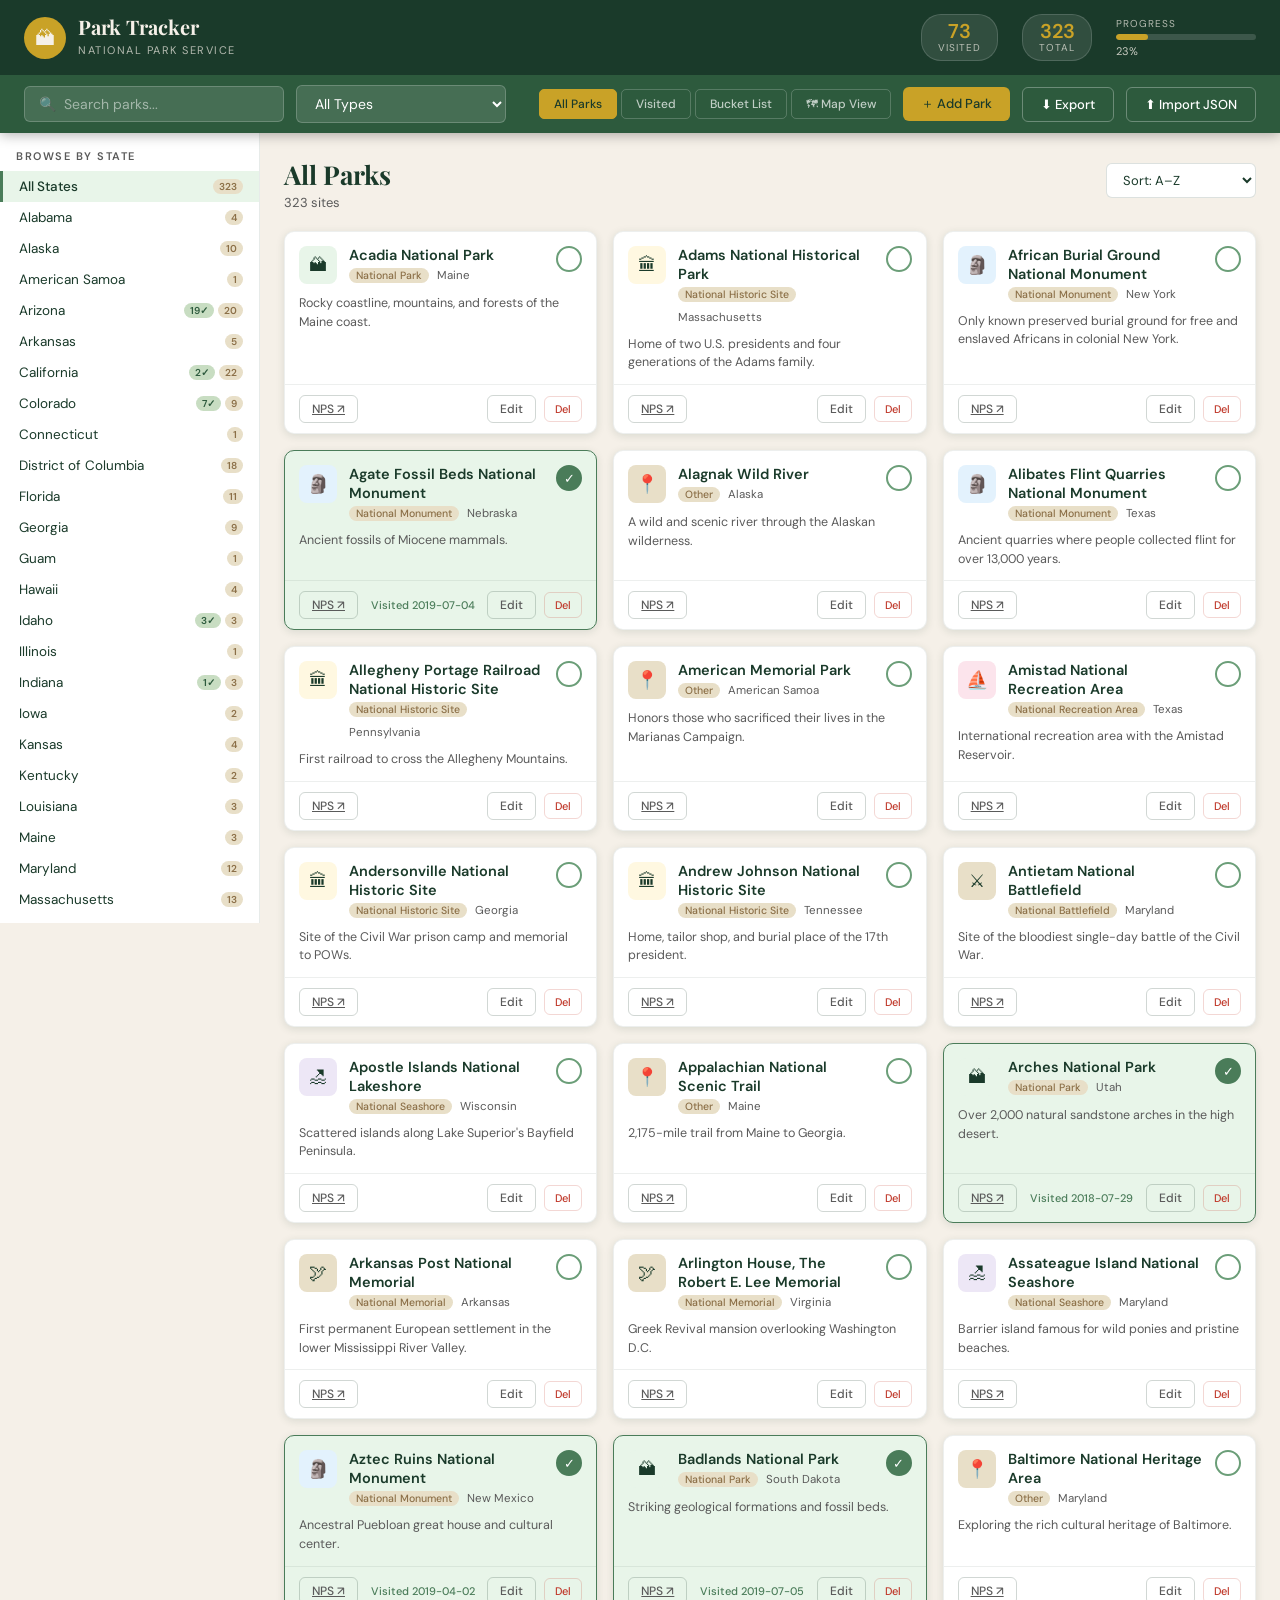
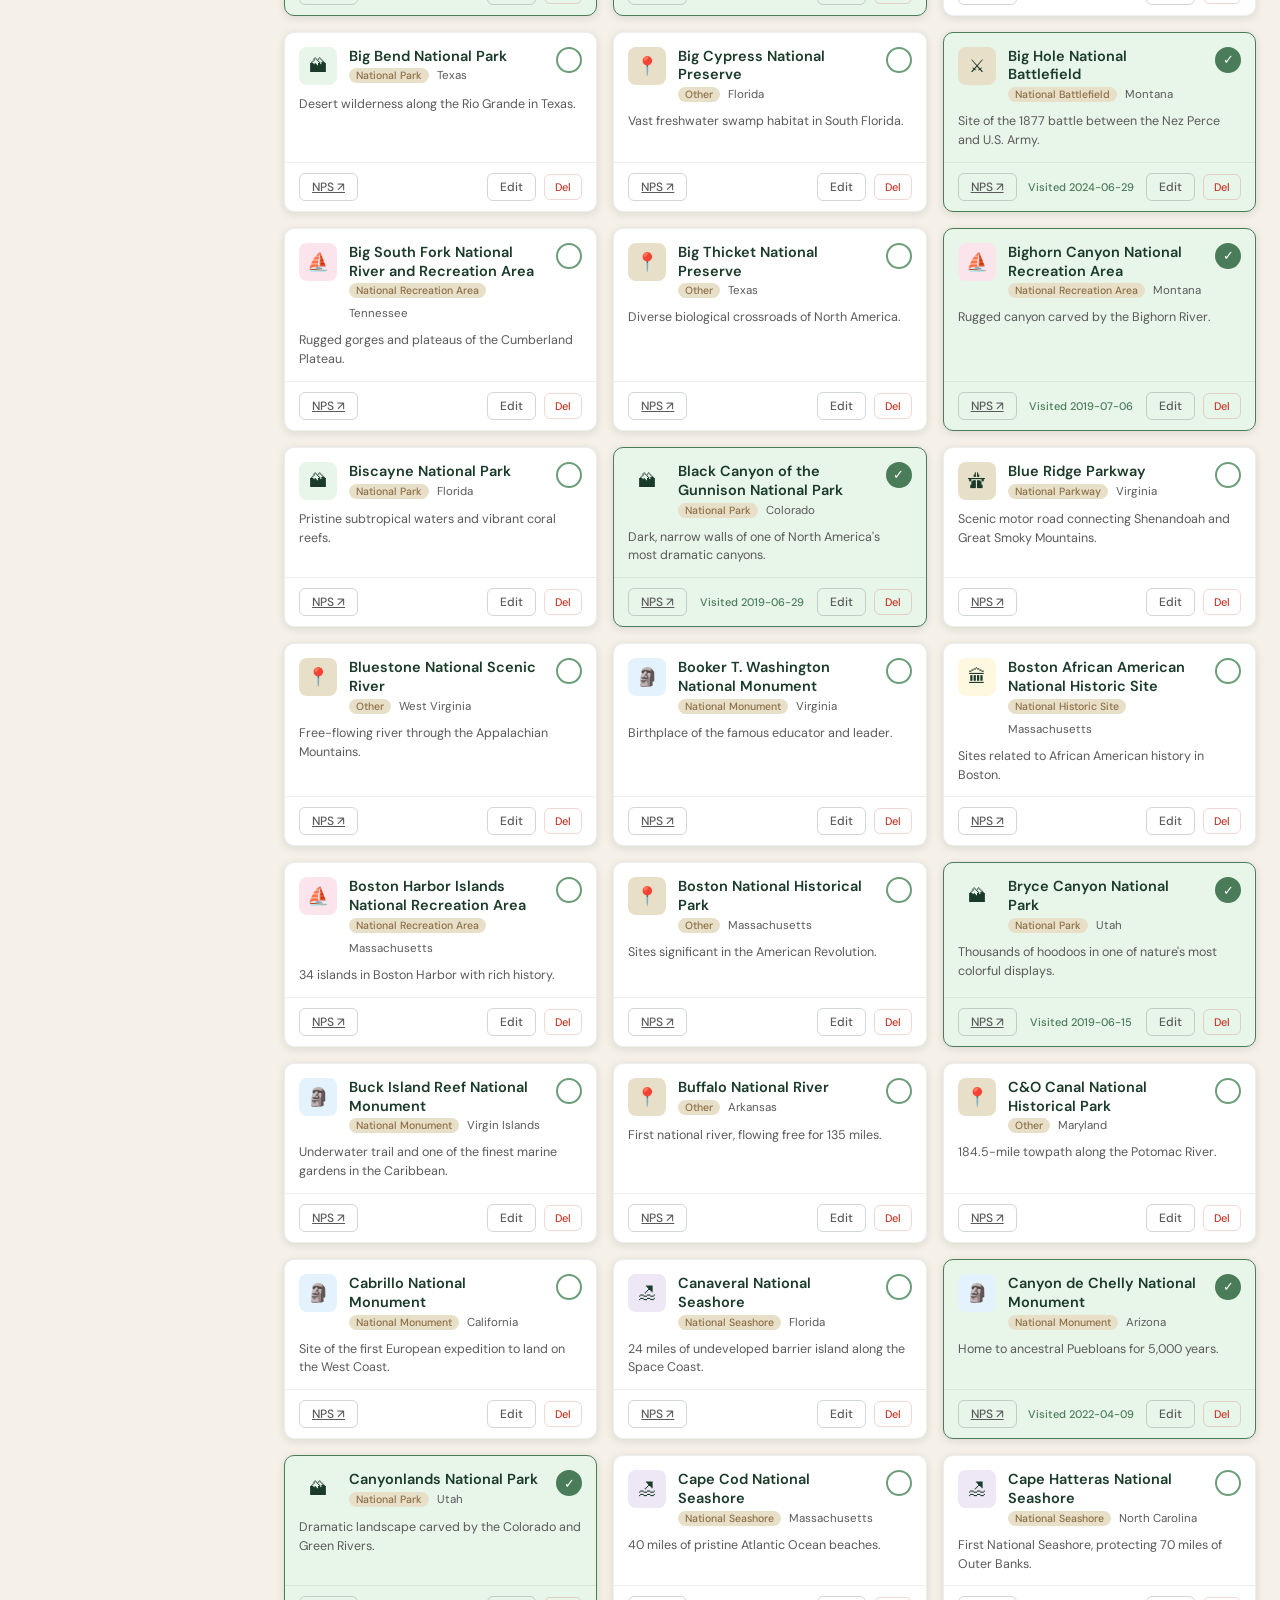
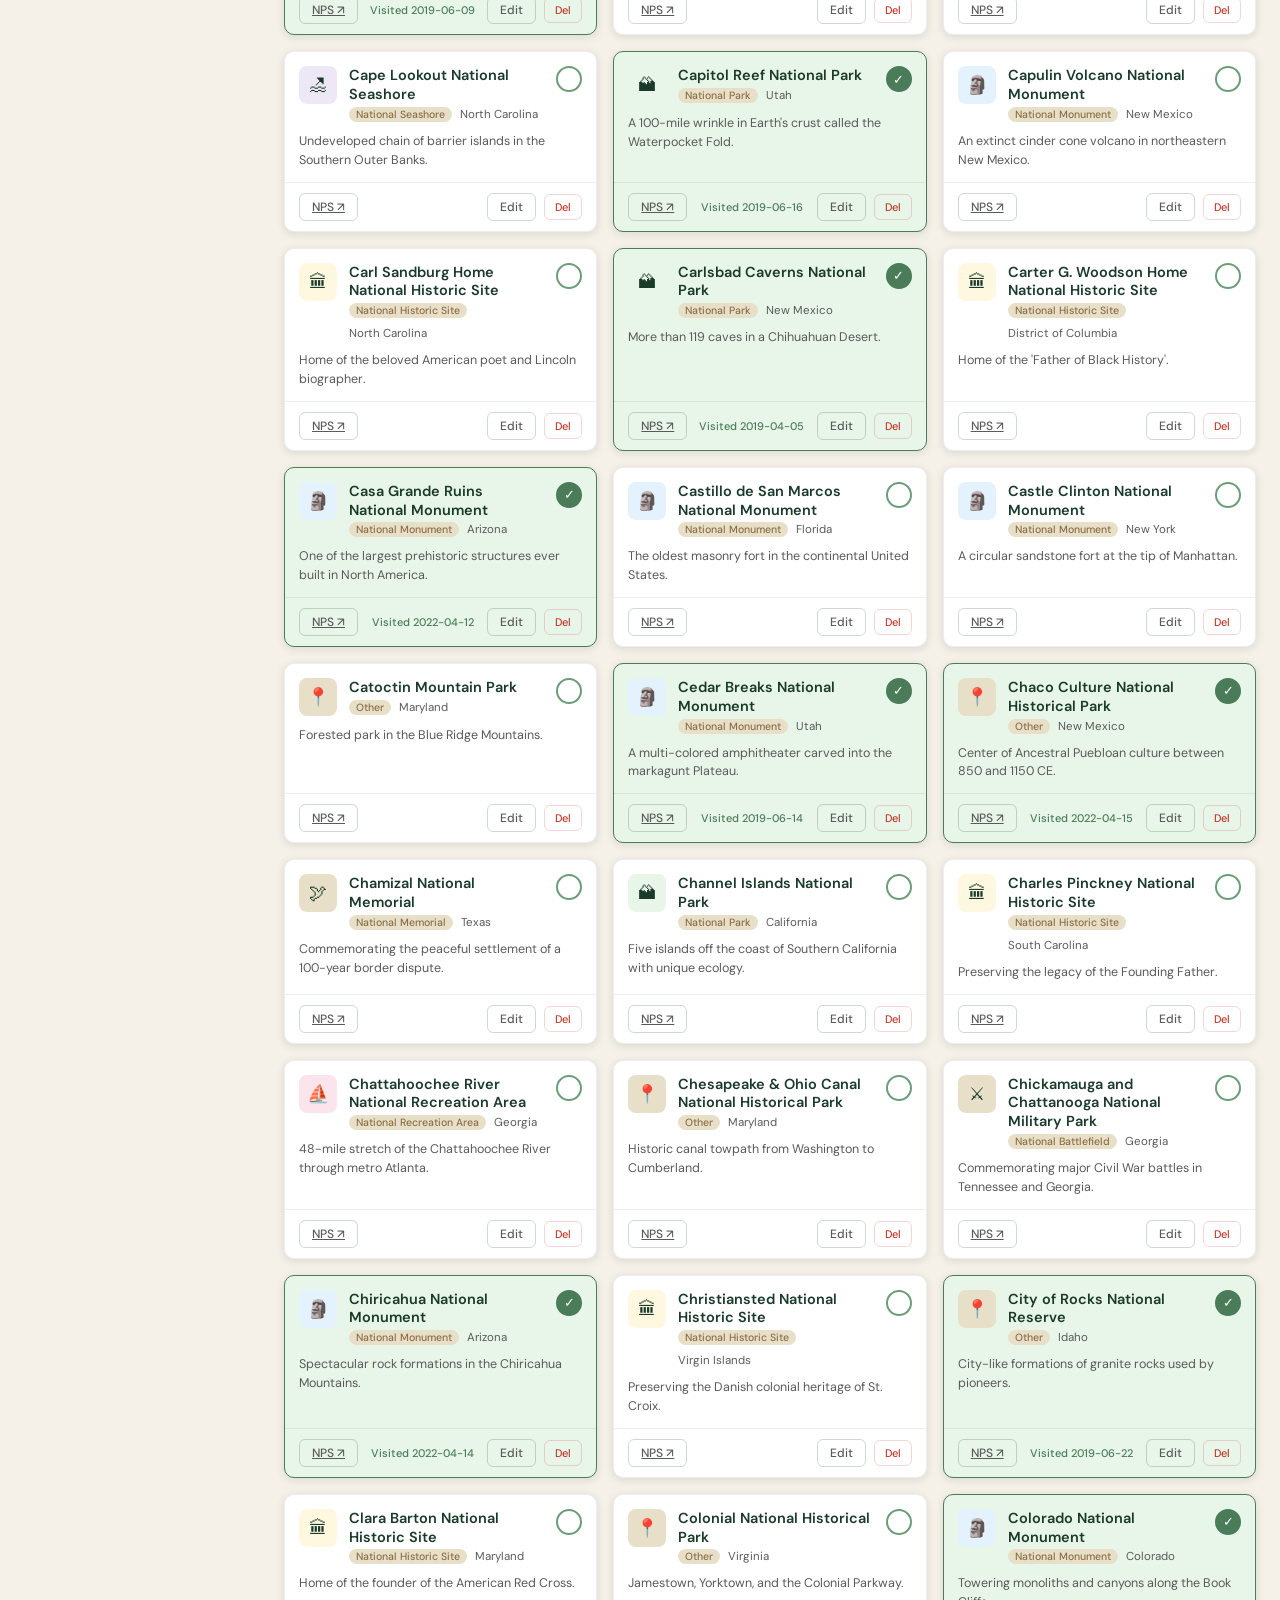
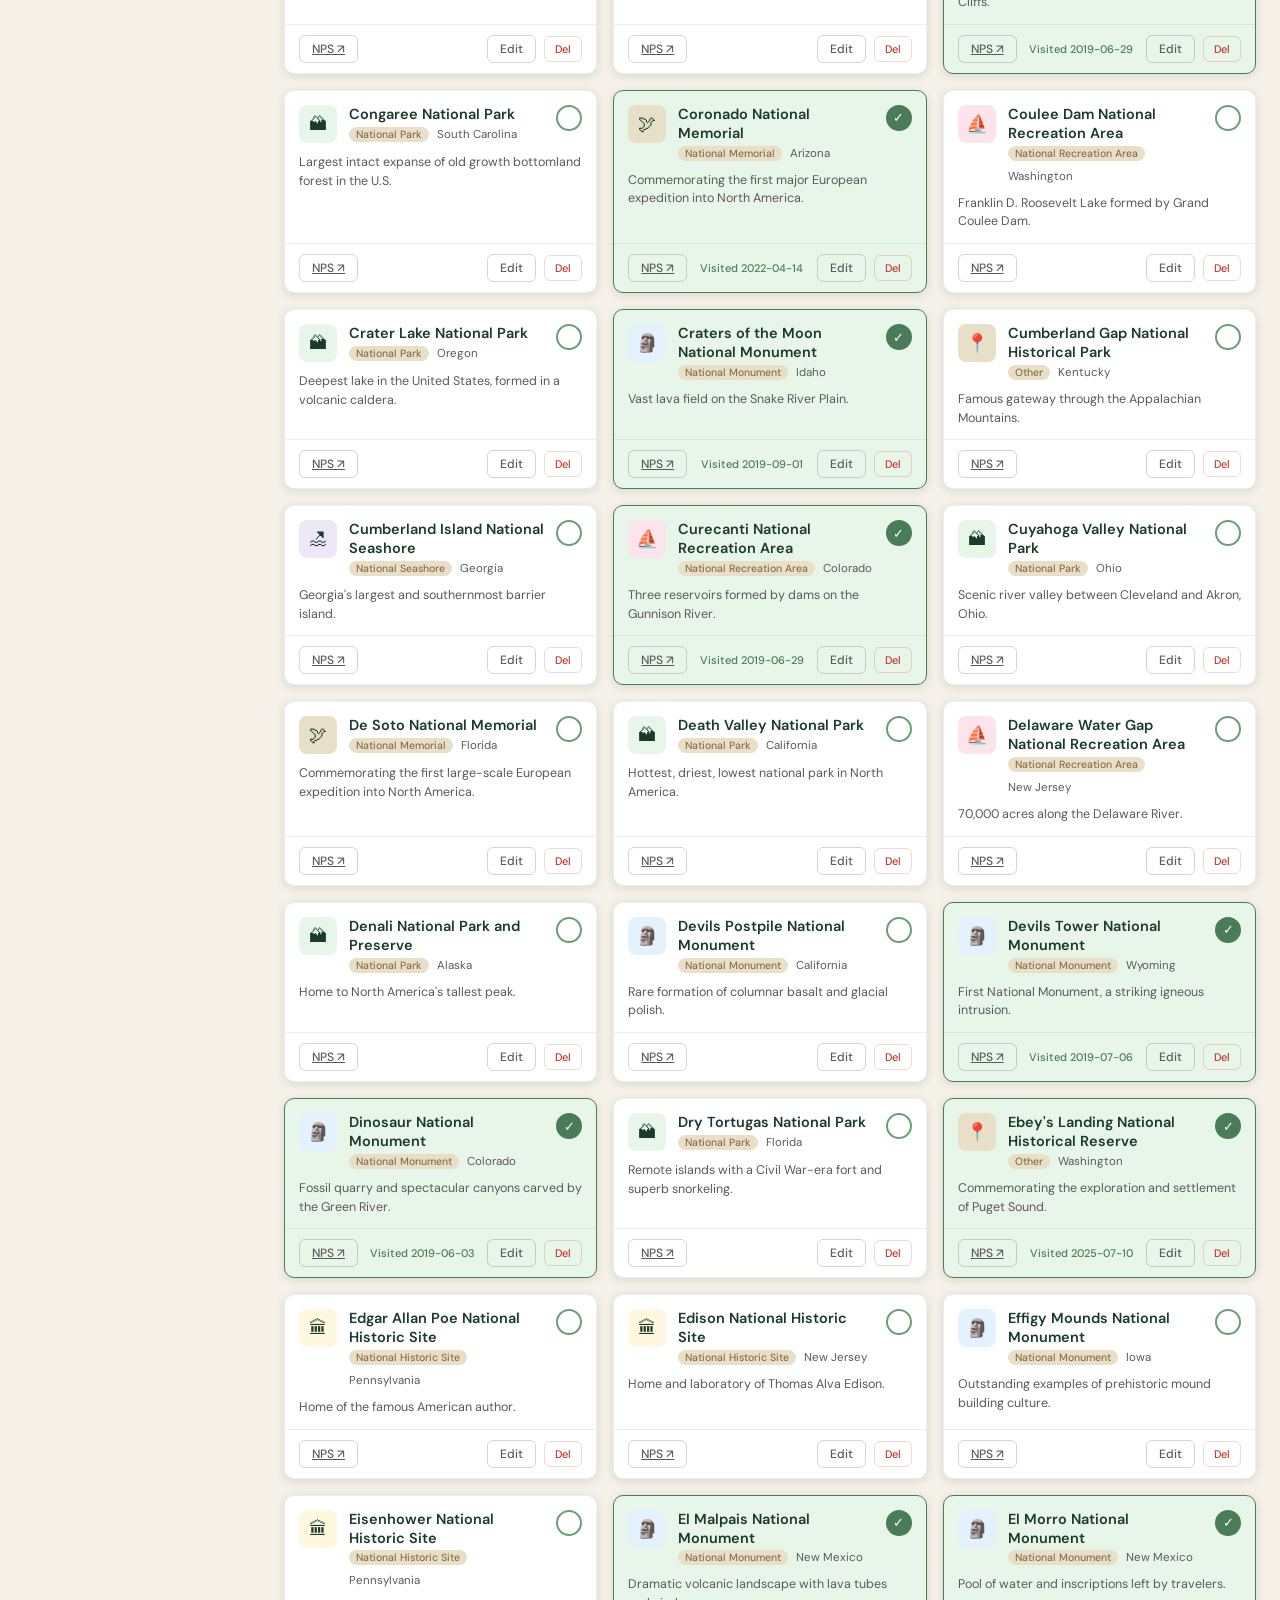
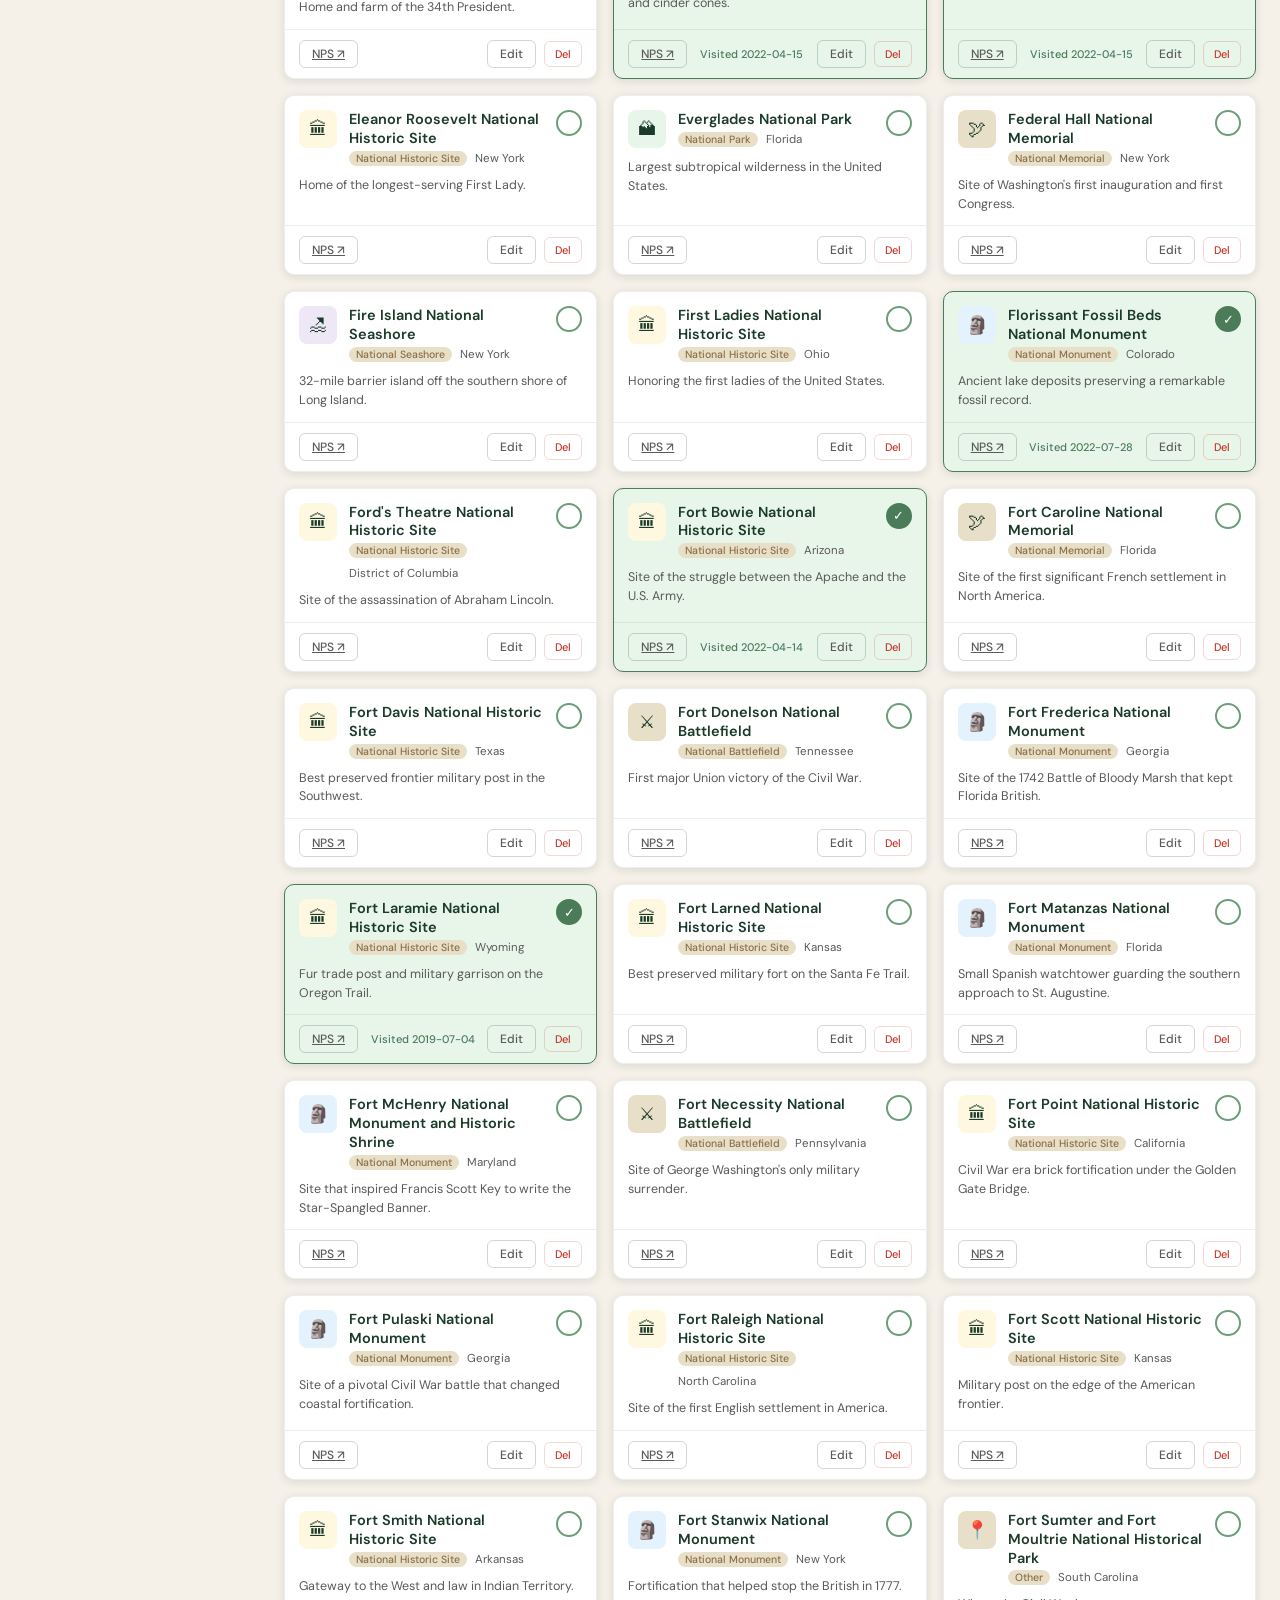
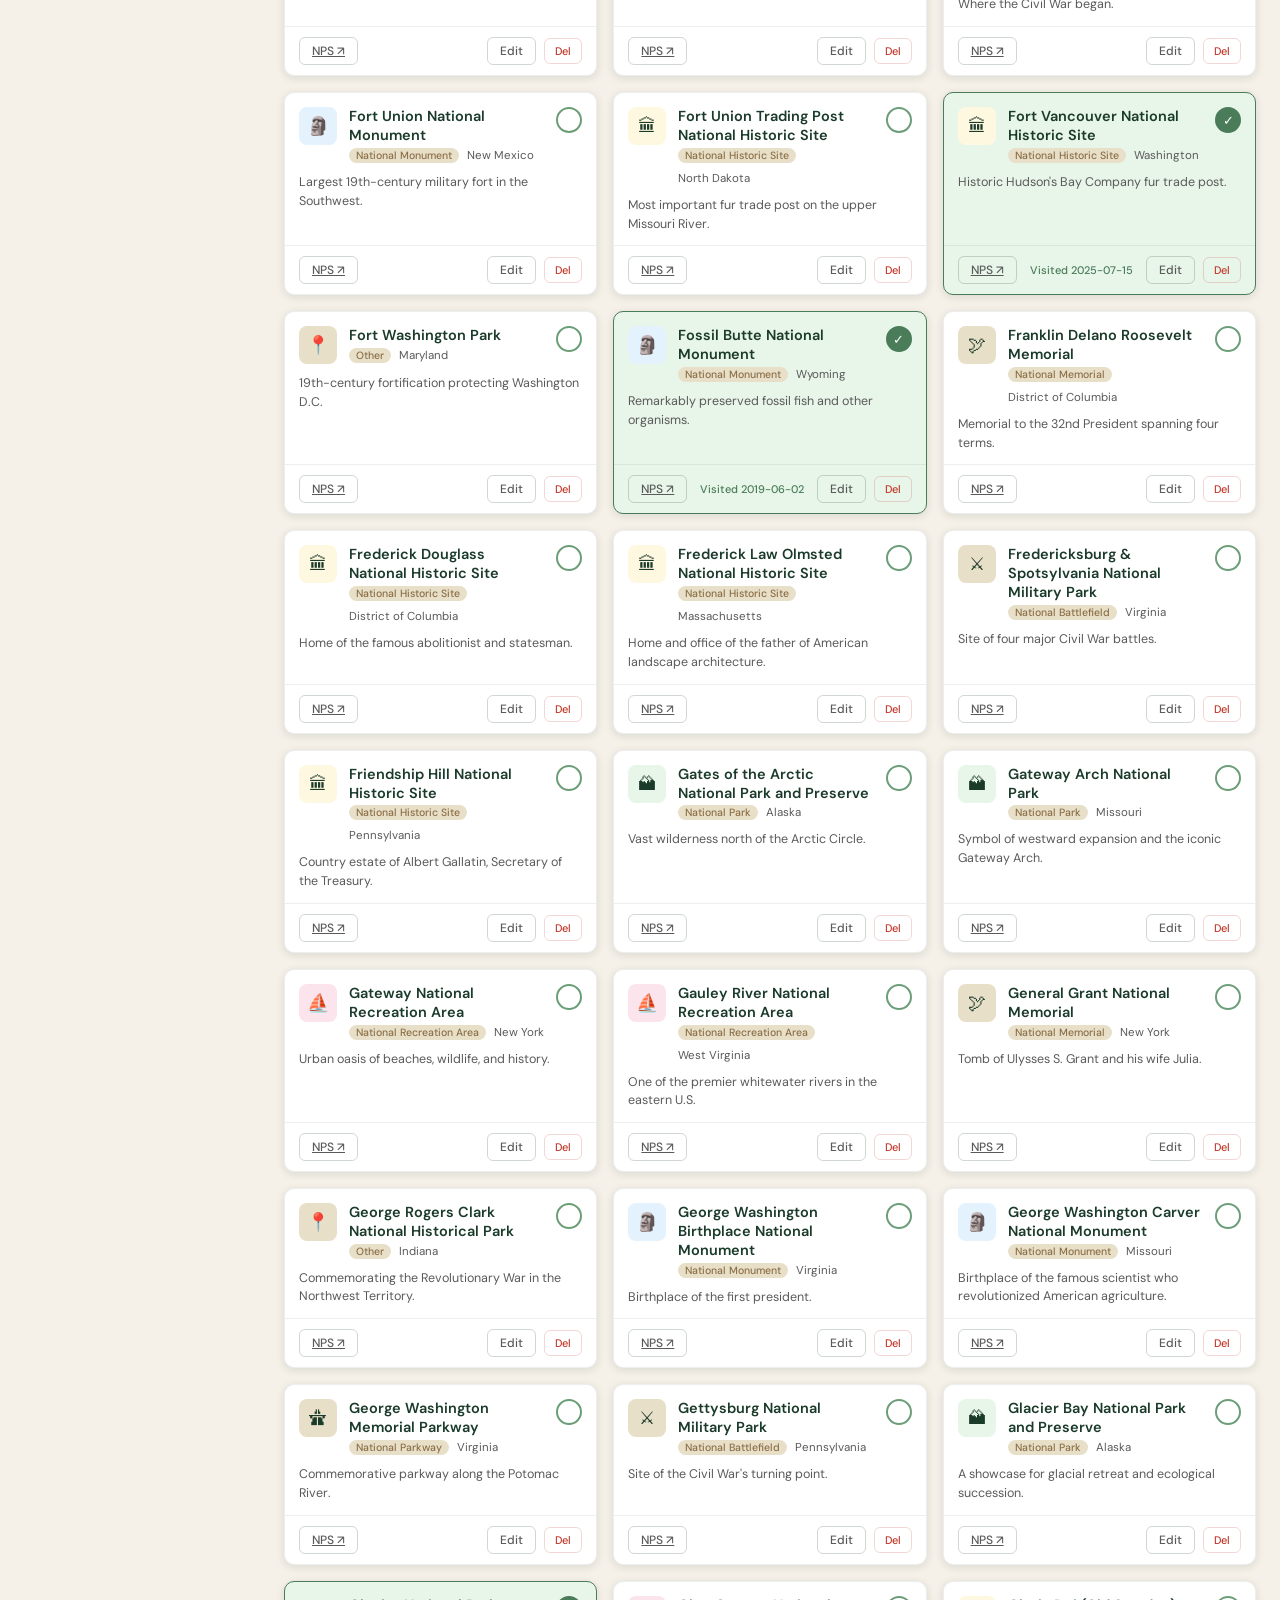
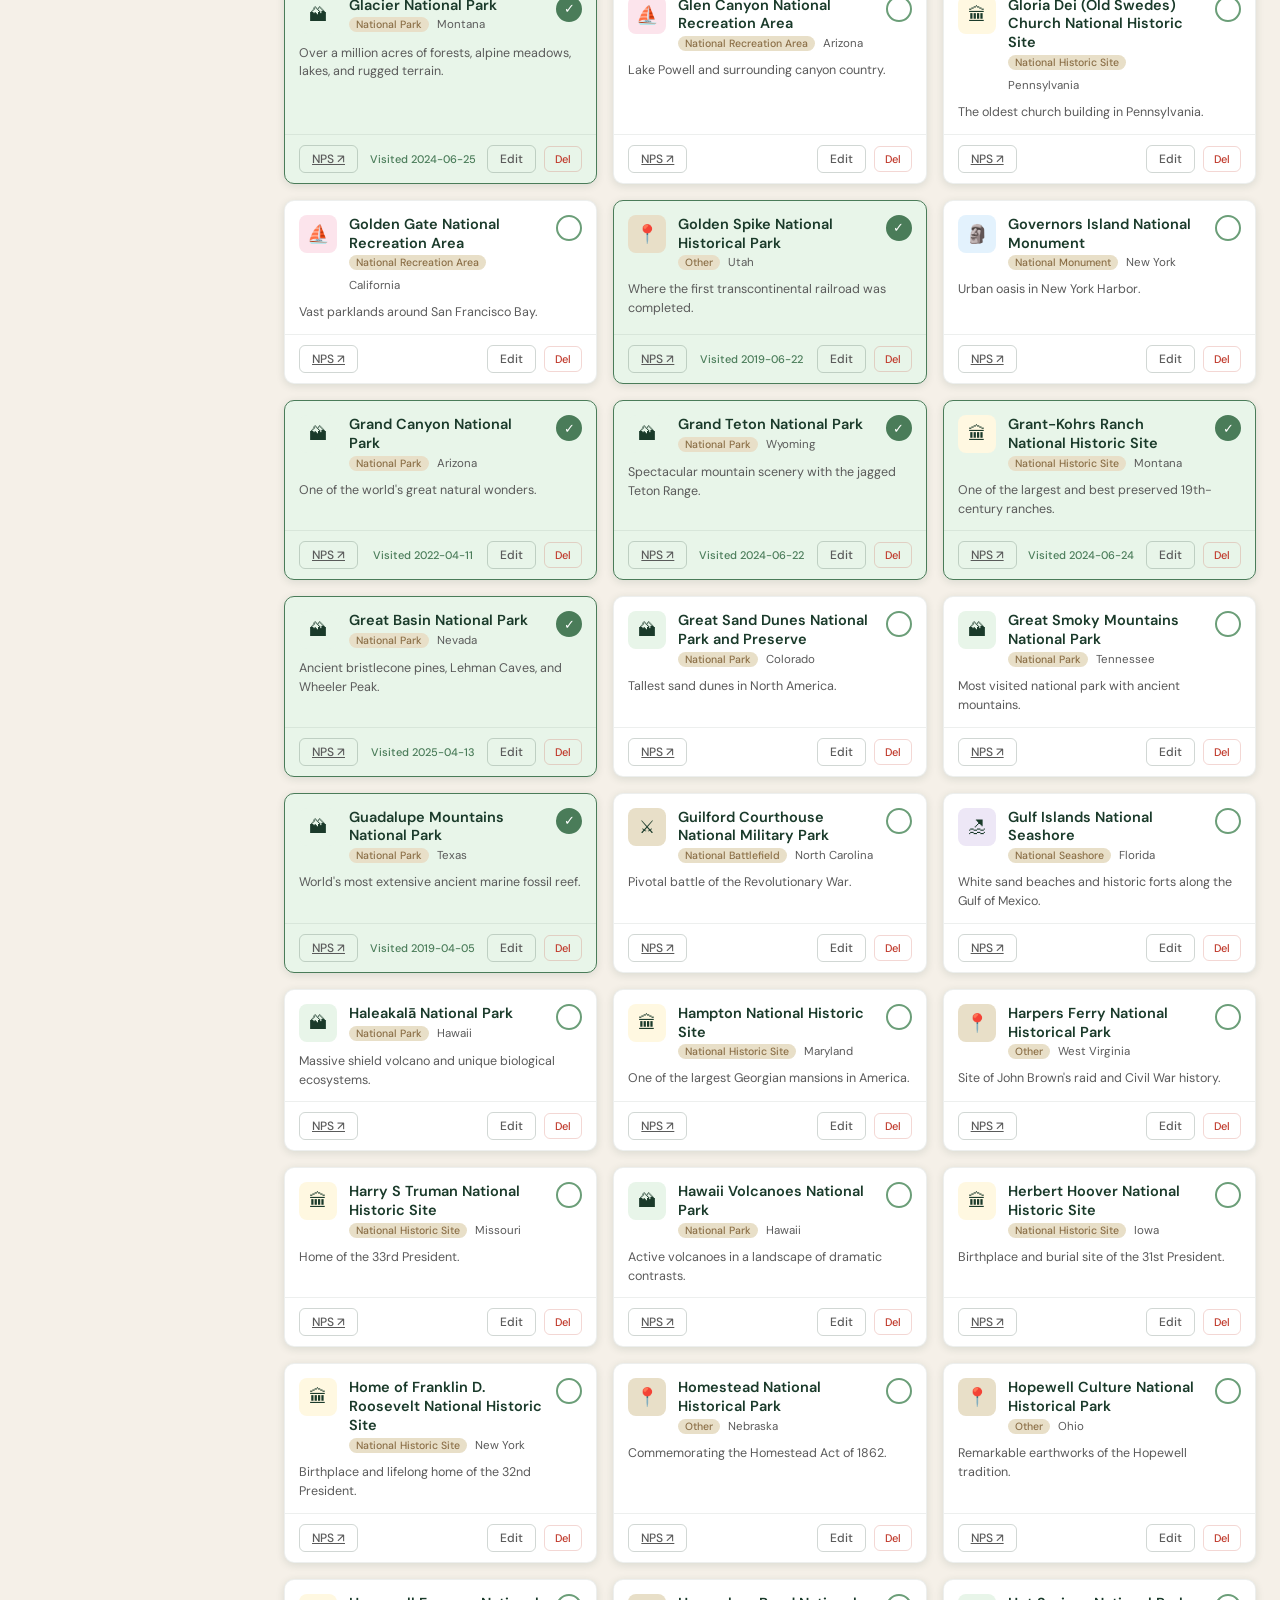
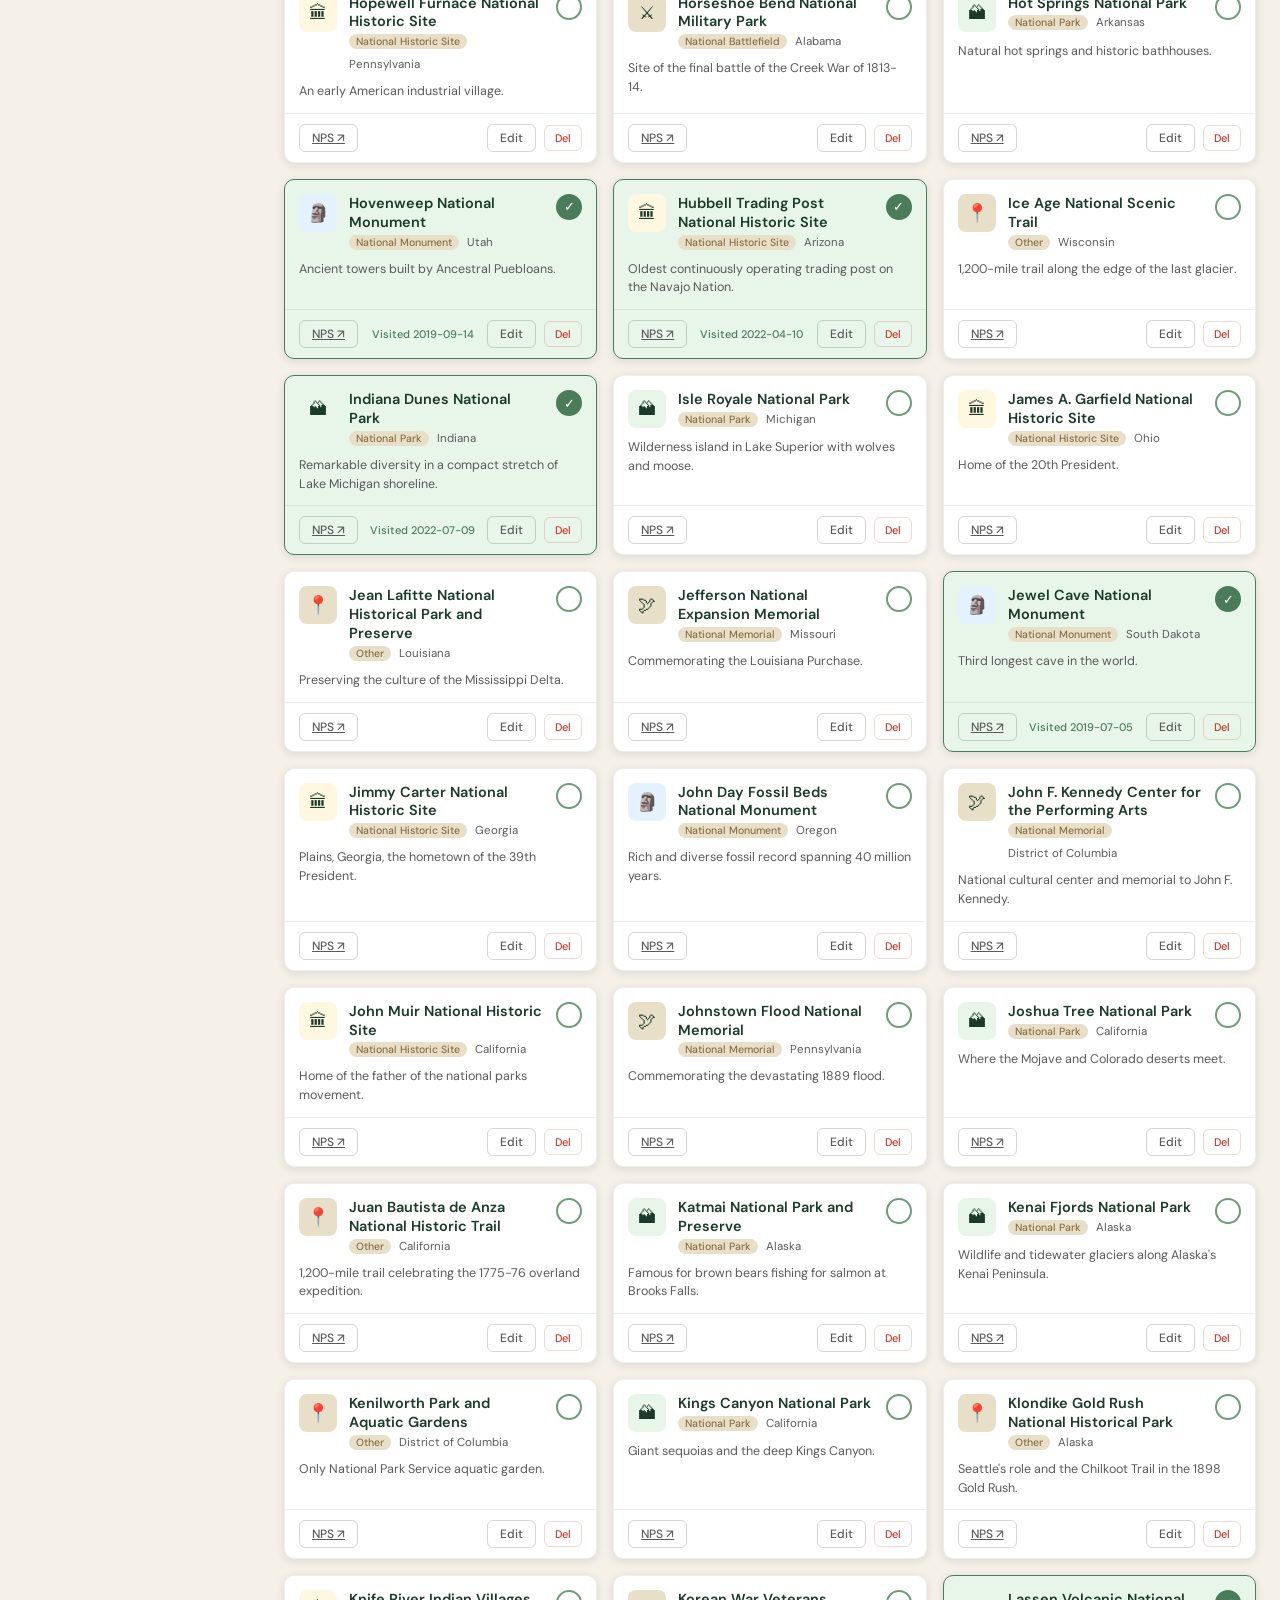
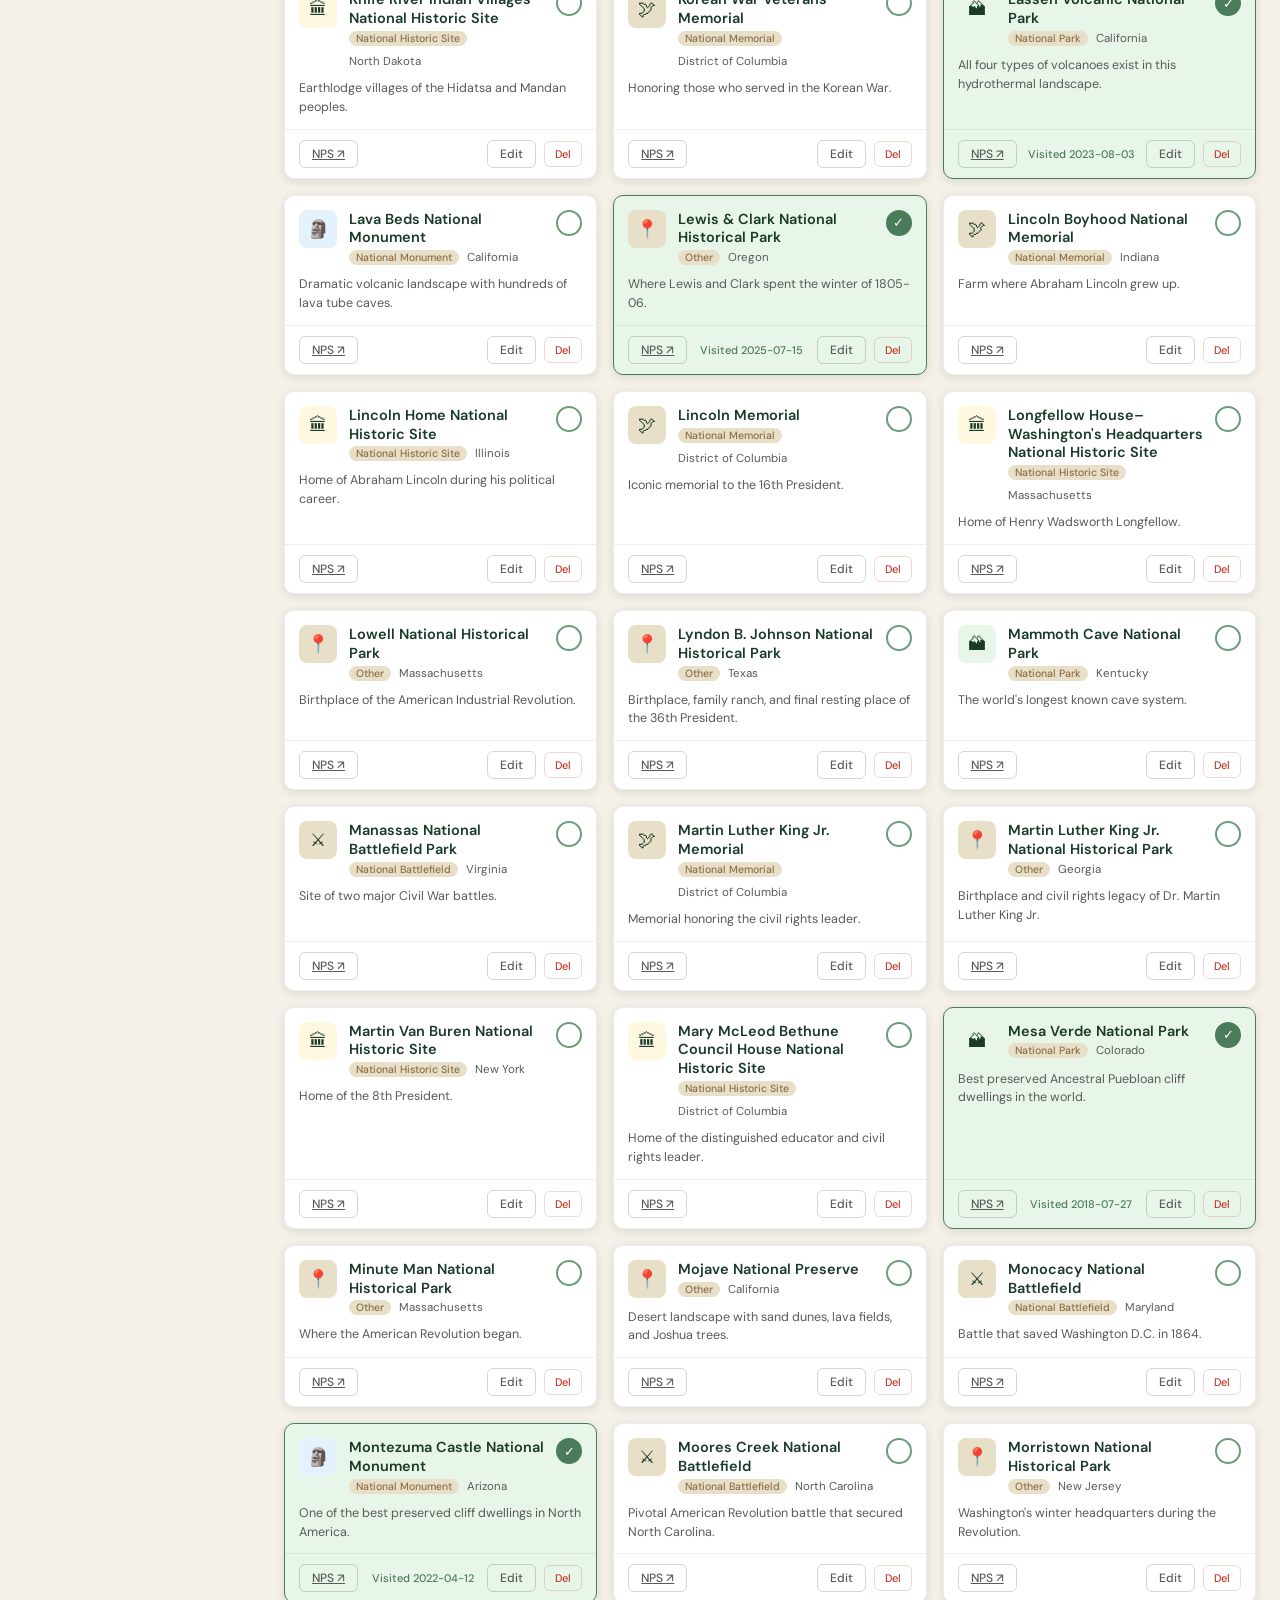
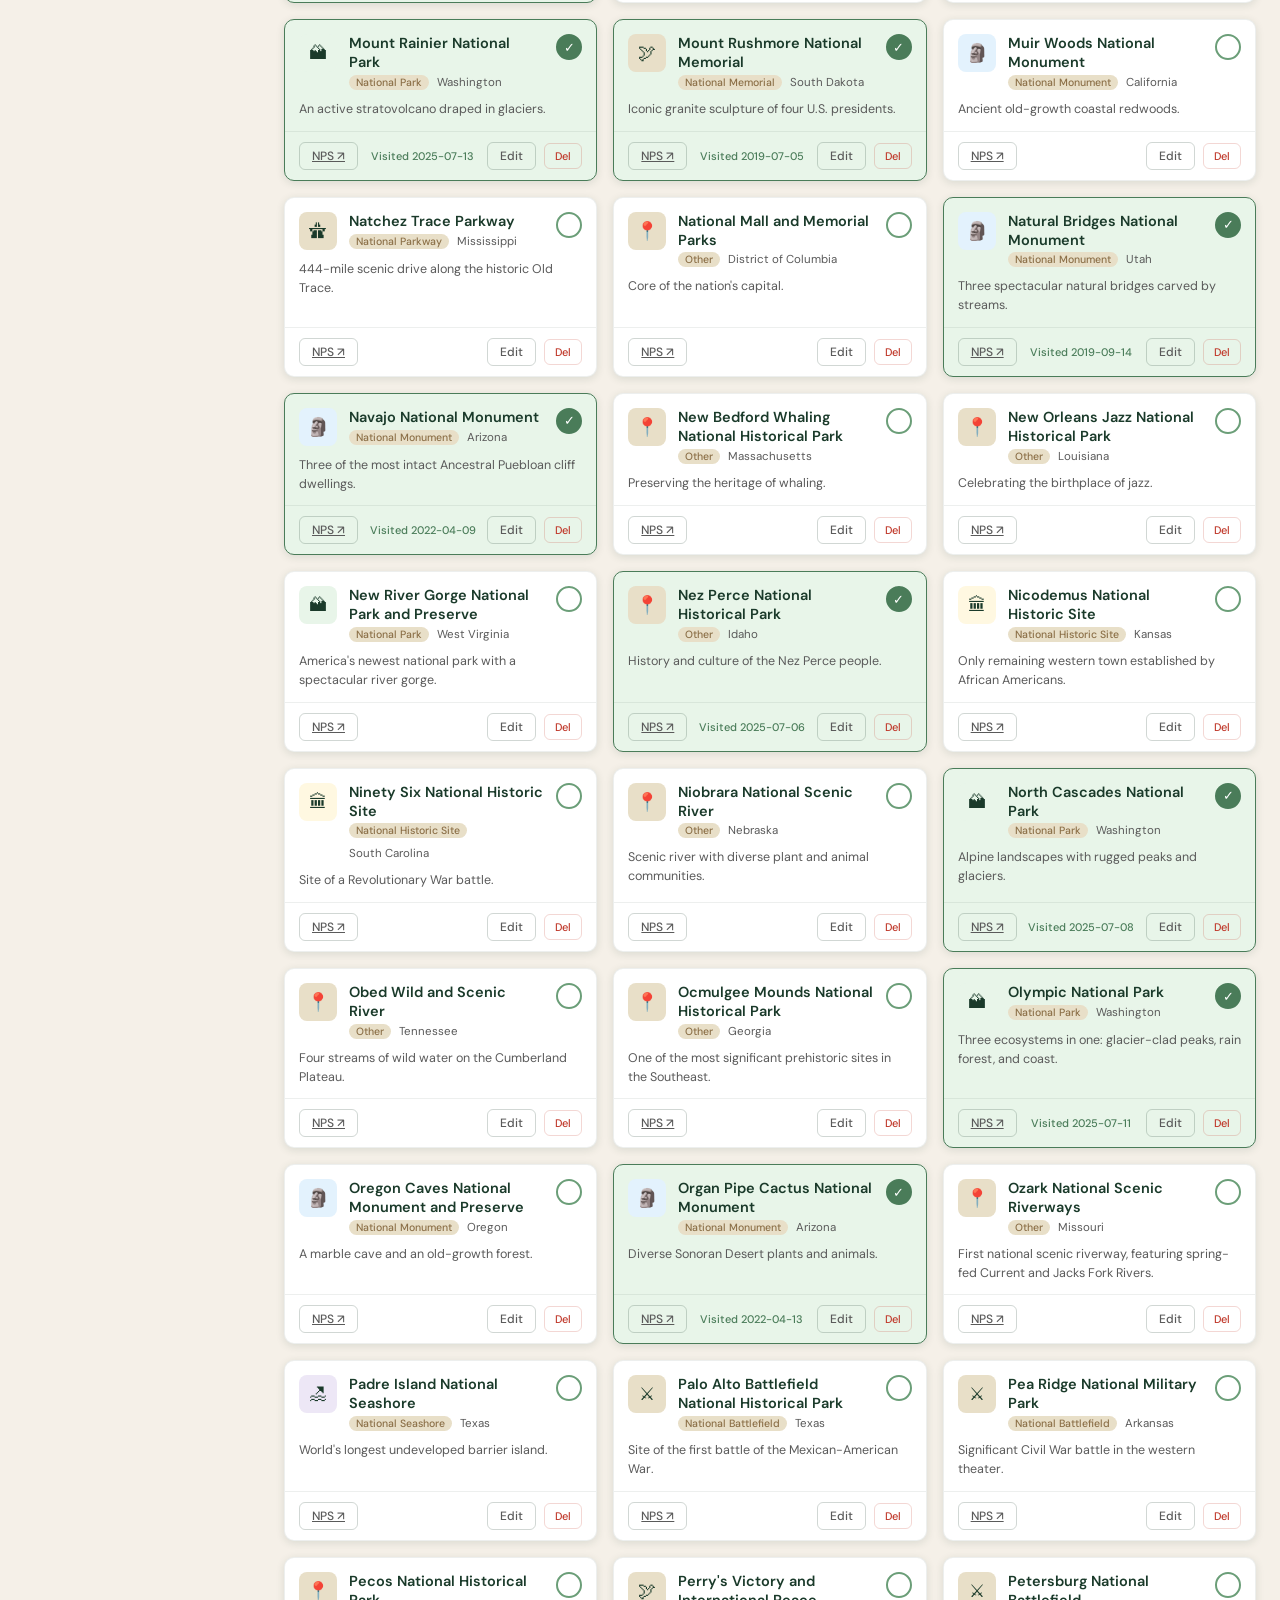
==== index.html @ 576e67a8 "Update index.html" ====
<!DOCTYPE html>
<html lang="en">
<head>
<meta charset="UTF-8">
<meta name="viewport" content="width=device-width, initial-scale=1.0">
<title>NPS Park Tracker</title>
<link href="https://fonts.googleapis.com/css2?family=Playfair+Display:wght@400;700&family=DM+Sans:wght@300;400;500;600&display=swap" rel="stylesheet">
<style>
  :root {
    --forest: #1a3a2a;
    --moss: #2d5a3d;
    --sage: #4a7c59;
    --fern: #6b9e78;
    --mist: #c8ddc2;
    --cream: #f5f0e8;
    --bark: #8b6f47;
    --stone: #5a5a5a;
    --sand: #e8dfc8;
    --sky: #2c6e8a;
    --gold: #c9a227;
    --visited-bg: #e8f5e9;
    --visited-border: #4a7c59;
    --card-shadow: 0 2px 8px rgba(26,58,42,0.12);
  }

  * { box-sizing: border-box; margin: 0; padding: 0; }

  body {
    font-family: 'DM Sans', sans-serif;
    background: var(--cream);
    color: var(--forest);
    min-height: 100vh;
  }

  /* HEADER */
  header {
    background: var(--forest);
    color: var(--cream);
    padding: 0;
    position: sticky;
    top: 0;
    z-index: 100;
    box-shadow: 0 2px 12px rgba(0,0,0,0.3);
  }

  .header-inner {
    display: flex;
    align-items: center;
    gap: 20px;
    padding: 14px 24px;
    max-width: 1400px;
    margin: 0 auto;
  }

  .logo {
    display: flex;
    align-items: center;
    gap: 12px;
    text-decoration: none;
    color: var(--cream);
  }

  .logo-icon {
    width: 42px;
    height: 42px;
    background: var(--gold);
    border-radius: 50%;
    display: flex;
    align-items: center;
    justify-content: center;
    font-size: 20px;
    flex-shrink: 0;
  }

  .logo-text h1 {
    font-family: 'Playfair Display', serif;
    font-size: 20px;
    font-weight: 700;
    line-height: 1.1;
  }

  .logo-text span {
    font-size: 11px;
    opacity: 0.7;
    text-transform: uppercase;
    letter-spacing: 1.5px;
  }

  .header-stats {
    display: flex;
    gap: 24px;
    margin-left: auto;
    align-items: center;
  }

  .stat-pill {
    text-align: center;
    background: rgba(255,255,255,0.1);
    padding: 6px 16px;
    border-radius: 20px;
    border: 1px solid rgba(255,255,255,0.15);
  }

  .stat-pill .num {
    font-size: 20px;
    font-weight: 600;
    color: var(--gold);
    display: block;
    line-height: 1;
  }

  .stat-pill .lbl {
    font-size: 10px;
    text-transform: uppercase;
    letter-spacing: 1px;
    opacity: 0.7;
    display: block;
  }

  .progress-bar-wrap {
    display: flex;
    flex-direction: column;
    gap: 4px;
    align-items: flex-start;
  }

  .progress-bar-wrap .lbl {
    font-size: 10px;
    text-transform: uppercase;
    letter-spacing: 1px;
    opacity: 0.7;
  }

  .progress-track {
    width: 140px;
    height: 6px;
    background: rgba(255,255,255,0.15);
    border-radius: 3px;
    overflow: hidden;
  }

  .progress-fill {
    height: 100%;
    background: var(--gold);
    border-radius: 3px;
    transition: width 0.4s ease;
  }

  .progress-pct {
    font-size: 11px;
    opacity: 0.8;
  }

  /* TOOLBAR */
  .toolbar {
    background: var(--moss);
    padding: 10px 24px;
    display: flex;
    gap: 12px;
    align-items: center;
    flex-wrap: wrap;
    max-width: 1400px;
    margin: 0 auto;
  }

  /* this toolbar is inside header so no max-width issue */
  header .toolbar { max-width: none; }

  .toolbar input[type="text"] {
    background: rgba(255,255,255,0.12);
    border: 1px solid rgba(255,255,255,0.2);
    color: white;
    padding: 8px 14px;
    border-radius: 6px;
    font-size: 14px;
    font-family: 'DM Sans', sans-serif;
    width: 260px;
    outline: none;
    transition: background 0.2s;
  }

  .toolbar input[type="text"]::placeholder { color: rgba(255,255,255,0.5); }
  .toolbar input[type="text"]:focus { background: rgba(255,255,255,0.2); }

  .toolbar select {
    background: rgba(255,255,255,0.12);
    border: 1px solid rgba(255,255,255,0.2);
    color: white;
    padding: 8px 14px;
    border-radius: 6px;
    font-size: 14px;
    font-family: 'DM Sans', sans-serif;
    outline: none;
    cursor: pointer;
  }

  .toolbar select option { background: var(--moss); color: white; }

  .btn {
    padding: 8px 18px;
    border-radius: 6px;
    font-size: 13px;
    font-weight: 500;
    font-family: 'DM Sans', sans-serif;
    cursor: pointer;
    border: none;
    transition: all 0.15s;
    display: inline-flex;
    align-items: center;
    gap: 6px;
  }

  .btn:hover { transform: translateY(-1px); }
  .btn:active { transform: translateY(0); }

  .btn-gold { background: var(--gold); color: var(--forest); }
  .btn-outline { background: transparent; border: 1px solid rgba(255,255,255,0.3); color: white; }
  .btn-outline:hover { background: rgba(255,255,255,0.1); }
  .btn-danger { background: #c0392b; color: white; }
  .btn-sm { padding: 5px 12px; font-size: 12px; }

  .filter-tabs {
    display: flex;
    gap: 4px;
    margin-left: auto;
  }

  .tab-btn {
    padding: 6px 14px;
    border-radius: 5px;
    font-size: 12px;
    font-weight: 500;
    cursor: pointer;
    border: 1px solid rgba(255,255,255,0.2);
    background: transparent;
    color: rgba(255,255,255,0.7);
    font-family: 'DM Sans', sans-serif;
    transition: all 0.15s;
  }

  .tab-btn.active, .tab-btn:hover {
    background: rgba(255,255,255,0.15);
    color: white;
    border-color: rgba(255,255,255,0.4);
  }

  .tab-btn.active { background: var(--gold); color: var(--forest); border-color: var(--gold); }

  /* LAYOUT */
  .layout {
    display: grid;
    grid-template-columns: 260px 1fr;
    max-width: 1400px;
    margin: 0 auto;
    min-height: calc(100vh - 110px);
  }

  /* SIDEBAR */
  .sidebar {
    background: white;
    border-right: 1px solid rgba(26,58,42,0.1);
    padding: 16px 0;
    position: sticky;
    top: 110px;
    height: calc(100vh - 110px);
    overflow-y: auto;
  }

  .sidebar-title {
    font-size: 11px;
    text-transform: uppercase;
    letter-spacing: 1.5px;
    color: var(--stone);
    padding: 0 16px 8px;
    font-weight: 600;
  }

  .state-item {
    display: flex;
    align-items: center;
    justify-content: space-between;
    padding: 7px 16px;
    cursor: pointer;
    transition: background 0.12s;
    border-left: 3px solid transparent;
    font-size: 13.5px;
  }

  .state-item:hover { background: var(--cream); }
  .state-item.active { background: #e8f5e9; border-left-color: var(--sage); color: var(--forest); font-weight: 500; }

  .state-badge {
    display: flex;
    gap: 4px;
    align-items: center;
  }

  .badge {
    font-size: 10px;
    padding: 1px 6px;
    border-radius: 10px;
    font-weight: 600;
  }

  .badge-total { background: var(--sand); color: var(--bark); }
  .badge-visited { background: var(--mist); color: var(--moss); }

  /* MAIN */
  .main { padding: 24px; }

  .view-header {
    display: flex;
    align-items: baseline;
    justify-content: space-between;
    margin-bottom: 20px;
    flex-wrap: wrap;
    gap: 12px;
  }

  .view-title {
    font-family: 'Playfair Display', serif;
    font-size: 26px;
    color: var(--forest);
  }

  .view-subtitle {
    font-size: 13px;
    color: var(--stone);
    margin-top: 2px;
  }

  .parks-grid {
    display: grid;
    grid-template-columns: repeat(auto-fill, minmax(300px, 1fr));
    gap: 16px;
  }

  /* PARK CARD */
  .park-card {
    background: white;
    border-radius: 10px;
    border: 1.5px solid rgba(26,58,42,0.08);
    box-shadow: var(--card-shadow);
    transition: all 0.2s;
    overflow: hidden;
    display: flex;
    flex-direction: column;
  }

  .park-card:hover { transform: translateY(-2px); box-shadow: 0 6px 20px rgba(26,58,42,0.18); }
  .park-card.visited { border-color: var(--visited-border); background: var(--visited-bg); }

  .card-top {
    display: flex;
    align-items: flex-start;
    padding: 14px 14px 10px;
    gap: 12px;
  }

  .card-type-icon {
    width: 38px;
    height: 38px;
    border-radius: 8px;
    display: flex;
    align-items: center;
    justify-content: center;
    font-size: 18px;
    flex-shrink: 0;
    background: var(--sand);
  }

  .card-type-icon.np { background: #e8f5e9; }
  .card-type-icon.nm { background: #e3f2fd; }
  .card-type-icon.nh { background: #fff8e1; }
  .card-type-icon.nr { background: #fce4ec; }
  .card-type-icon.ns { background: #ede7f6; }
  .card-type-icon.other { background: var(--sand); }

  .card-info { flex: 1; min-width: 0; }

  .card-name {
    font-weight: 600;
    font-size: 14.5px;
    line-height: 1.3;
    color: var(--forest);
    margin-bottom: 3px;
  }

  .card-meta {
    font-size: 11.5px;
    color: var(--stone);
    display: flex;
    gap: 8px;
    flex-wrap: wrap;
  }

  .type-tag {
    background: var(--sand);
    padding: 1px 7px;
    border-radius: 10px;
    font-size: 10.5px;
    font-weight: 500;
    color: var(--bark);
  }

  .visited-check {
    width: 26px;
    height: 26px;
    border-radius: 50%;
    border: 2px solid var(--fern);
    display: flex;
    align-items: center;
    justify-content: center;
    cursor: pointer;
    transition: all 0.15s;
    flex-shrink: 0;
    background: transparent;
    font-size: 13px;
    color: transparent;
  }

  .visited-check:hover { background: var(--mist); color: var(--sage); }
  .park-card.visited .visited-check { background: var(--sage); border-color: var(--sage); color: white; }

  .card-body {
    padding: 0 14px 12px;
    font-size: 12.5px;
    color: var(--stone);
    line-height: 1.5;
    flex: 1;
  }

  .card-footer {
    padding: 10px 14px;
    border-top: 1px solid rgba(26,58,42,0.08);
    display: flex;
    gap: 8px;
    align-items: center;
    flex-wrap: wrap;
  }

  .visited-date {
    font-size: 11px;
    color: var(--sage);
    font-weight: 500;
    margin-left: auto;
  }

  .state-chip {
    background: var(--sand);
    color: var(--bark);
    font-size: 11px;
    padding: 2px 8px;
    border-radius: 10px;
    font-weight: 500;
  }

  /* MODAL */
  .modal-overlay {
    position: fixed;
    inset: 0;
    background: rgba(0,0,0,0.5);
    z-index: 200;
    display: flex;
    align-items: center;
    justify-content: center;
    padding: 20px;
    opacity: 0;
    pointer-events: none;
    transition: opacity 0.2s;
  }

  .modal-overlay.open { opacity: 1; pointer-events: all; }

  .modal {
    background: white;
    border-radius: 14px;
    width: 100%;
    max-width: 540px;
    max-height: 85vh;
    overflow-y: auto;
    transform: translateY(20px);
    transition: transform 0.2s;
    box-shadow: 0 20px 60px rgba(0,0,0,0.3);
  }

  .modal-overlay.open .modal { transform: translateY(0); }

  .modal-header {
    padding: 20px 24px 16px;
    border-bottom: 1px solid rgba(26,58,42,0.1);
    display: flex;
    align-items: center;
    justify-content: space-between;
  }

  .modal-title {
    font-family: 'Playfair Display', serif;
    font-size: 20px;
    color: var(--forest);
  }

  .modal-close {
    width: 32px;
    height: 32px;
    border-radius: 50%;
    border: none;
    background: var(--cream);
    cursor: pointer;
    font-size: 18px;
    display: flex;
    align-items: center;
    justify-content: center;
    transition: background 0.15s;
    color: var(--stone);
  }

  .modal-close:hover { background: var(--sand); }

  .modal-body { padding: 20px 24px; }

  .form-group {
    margin-bottom: 16px;
  }

  .form-group label {
    display: block;
    font-size: 12px;
    font-weight: 600;
    text-transform: uppercase;
    letter-spacing: 0.8px;
    color: var(--stone);
    margin-bottom: 6px;
  }

  .form-group input,
  .form-group select,
  .form-group textarea {
    width: 100%;
    padding: 10px 14px;
    border: 1.5px solid rgba(26,58,42,0.15);
    border-radius: 8px;
    font-size: 14px;
    font-family: 'DM Sans', sans-serif;
    color: var(--forest);
    background: white;
    outline: none;
    transition: border-color 0.15s;
  }

  .form-group input:focus,
  .form-group select:focus,
  .form-group textarea:focus { border-color: var(--sage); }

  .form-group textarea { resize: vertical; min-height: 80px; }

  .form-row { display: grid; grid-template-columns: 1fr 1fr; gap: 12px; }

  .modal-footer {
    padding: 16px 24px;
    border-top: 1px solid rgba(26,58,42,0.1);
    display: flex;
    gap: 10px;
    justify-content: flex-end;
  }

  /* EMPTY STATE */
  .empty-state {
    text-align: center;
    padding: 60px 20px;
    color: var(--stone);
  }

  .empty-state .icon { font-size: 48px; margin-bottom: 16px; }
  .empty-state h3 { font-family: 'Playfair Display', serif; font-size: 22px; color: var(--forest); margin-bottom: 8px; }
  .empty-state p { font-size: 14px; margin-bottom: 20px; }

  /* MAP VIEW */
  #map-view {
    display: none;
    padding: 20px;
    max-width: 1000px;
  }

  .us-map-container {
    background: white;
    border-radius: 12px;
    padding: 20px;
    box-shadow: var(--card-shadow);
    margin-bottom: 20px;
  }

  .us-map-container h3 {
    font-family: 'Playfair Display', serif;
    font-size: 18px;
    margin-bottom: 16px;
    color: var(--forest);
  }

  .map-legend {
    display: flex;
    gap: 20px;
    font-size: 12px;
    color: var(--stone);
    margin-top: 12px;
    flex-wrap: wrap;
  }

  .legend-item { display: flex; align-items: center; gap: 6px; }
  .legend-dot { width: 12px; height: 12px; border-radius: 50%; }

  .states-grid {
    display: grid;
    grid-template-columns: repeat(auto-fill, minmax(140px, 1fr));
    gap: 8px;
    margin-top: 16px;
  }

  .state-map-card {
    background: white;
    border: 1.5px solid rgba(26,58,42,0.1);
    border-radius: 8px;
    padding: 10px 12px;
    cursor: pointer;
    transition: all 0.15s;
    text-align: center;
  }

  .state-map-card:hover { border-color: var(--sage); background: var(--cream); }
  .state-map-card.has-visited { border-color: var(--fern); background: var(--visited-bg); }
  .state-map-card.all-visited { border-color: var(--sage); background: #d4edda; }

  .state-map-name { font-weight: 600; font-size: 13px; color: var(--forest); }
  .state-map-count { font-size: 11px; color: var(--stone); margin-top: 2px; }
  .state-map-bar { height: 4px; background: var(--sand); border-radius: 2px; margin-top: 6px; overflow: hidden; }
  .state-map-fill { height: 100%; background: var(--sage); border-radius: 2px; transition: width 0.3s; }

  /* DOWNLOAD SECTION */
  .download-section {
    background: white;
    border-radius: 12px;
    padding: 20px 24px;
    box-shadow: var(--card-shadow);
    margin-bottom: 20px;
  }

  .download-section h3 {
    font-family: 'Playfair Display', serif;
    font-size: 18px;
    margin-bottom: 6px;
    color: var(--forest);
  }

  .download-section p { font-size: 13px; color: var(--stone); margin-bottom: 16px; }

  .download-options { display: flex; gap: 12px; flex-wrap: wrap; }

  .dl-option {
    display: flex;
    align-items: center;
    gap: 10px;
    padding: 12px 18px;
    border: 1.5px solid rgba(26,58,42,0.12);
    border-radius: 8px;
    cursor: pointer;
    background: white;
    transition: all 0.15s;
    font-family: 'DM Sans', sans-serif;
    font-size: 13px;
    font-weight: 500;
    color: var(--forest);
  }

  .dl-option:hover { background: var(--cream); border-color: var(--sage); }
  .dl-option .icon { font-size: 22px; }

  /* TOAST */
  .toast {
    position: fixed;
    bottom: 24px;
    right: 24px;
    background: var(--forest);
    color: white;
    padding: 12px 20px;
    border-radius: 8px;
    font-size: 14px;
    font-weight: 500;
    z-index: 999;
    transform: translateY(60px);
    opacity: 0;
    transition: all 0.3s;
    box-shadow: 0 4px 16px rgba(0,0,0,0.2);
  }

  .toast.show { transform: translateY(0); opacity: 1; }
  .toast.success { background: var(--moss); }
  .toast.error { background: #c0392b; }

  /* NOTE INPUT */
  .note-field {
    width: 100%;
    border: none;
    background: transparent;
    font-size: 12px;
    color: var(--stone);
    font-family: 'DM Sans', sans-serif;
    resize: none;
    padding: 0;
    outline: none;
    cursor: text;
  }

  /* Scrollbar */
  .sidebar::-webkit-scrollbar { width: 4px; }
  .sidebar::-webkit-scrollbar-track { background: transparent; }
  .sidebar::-webkit-scrollbar-thumb { background: var(--mist); border-radius: 2px; }

  @media (max-width: 900px) {
    .layout { grid-template-columns: 1fr; }
    .sidebar { display: none; }
    .header-stats { display: none; }
    .parks-grid { grid-template-columns: 1fr; }
  }
</style>
</head>
<body>

<header>
  <div class="header-inner">
    <div class="logo">
      <div class="logo-icon">🏔</div>
      <div class="logo-text">
        <h1>Park Tracker</h1>
        <span>National Park Service</span>
      </div>
    </div>
    <div class="header-stats">
      <div class="stat-pill">
        <span class="num" id="stat-visited">0</span>
        <span class="lbl">Visited</span>
      </div>
      <div class="stat-pill">
        <span class="num" id="stat-total">0</span>
        <span class="lbl">Total</span>
      </div>
      <div class="progress-bar-wrap">
        <span class="lbl">Progress</span>
        <div class="progress-track">
          <div class="progress-fill" id="progress-fill" style="width:0%"></div>
        </div>
        <span class="progress-pct" id="progress-pct">0%</span>
      </div>
    </div>
  </div>
  <div style="background:var(--moss); width:100%;">
    <div class="toolbar" style="max-width:1400px; margin:0 auto;">
      <input type="text" id="search-input" placeholder="🔍  Search parks...">
      <select id="type-filter">
        <option value="">All Types</option>
        <option value="National Park">National Park</option>
        <option value="National Monument">National Monument</option>
        <option value="National Historic Site">National Historic Site</option>
        <option value="National Recreation Area">National Recreation Area</option>
        <option value="National Seashore">National Seashore</option>
        <option value="National Forest">National Forest</option>
        <option value="National Battlefield">National Battlefield</option>
        <option value="National Memorial">National Memorial</option>
        <option value="National Parkway">National Parkway</option>
        <option value="Other">Other</option>
      </select>
      <div class="filter-tabs">
        <button class="tab-btn active" onclick="setView('all')">All Parks</button>
        <button class="tab-btn" onclick="setView('visited')">Visited</button>
        <button class="tab-btn" onclick="setView('unvisited')">Bucket List</button>
        <button class="tab-btn" onclick="setView('map')">🗺 Map View</button>
      </div>
      <button class="btn btn-gold" onclick="openAddModal()">＋ Add Park</button>
      <button class="btn btn-outline" onclick="openDownload()">⬇ Export</button>
      <button class="btn btn-outline" onclick="triggerImportJSON()" title="Import your saved JSON backup">⬆ Import JSON</button>
    </div>
  </div>
</header>

<div class="layout">
  <aside class="sidebar">
    <div class="sidebar-title">Browse by State</div>
    <div id="state-list"></div>
  </aside>

  <main class="main">
    <div id="list-view">
      <div class="view-header">
        <div>
          <h2 class="view-title" id="view-title">All National Park Service Sites</h2>
          <div class="view-subtitle" id="view-subtitle">Loading parks...</div>
        </div>
        <div style="display:flex;gap:8px;">
          <select style="padding:7px 12px;border:1.5px solid rgba(26,58,42,0.15);border-radius:6px;font-size:13px;font-family:'DM Sans',sans-serif;color:var(--forest);background:white;cursor:pointer;" onchange="setSortBy(this.value)">
            <option value="name">Sort: A–Z</option>
            <option value="state">Sort: by State</option>
            <option value="type">Sort: by Type</option>
            <option value="visited">Sort: Visited First</option>
          </select>
        </div>
      </div>
      <div class="parks-grid" id="parks-grid"></div>
      <div id="empty-state" class="empty-state" style="display:none">
        <div class="icon">🌲</div>
        <h3>No parks found</h3>
        <p>Try adjusting your search or filters.</p>
        <button class="btn btn-gold" onclick="openAddModal()">＋ Add a Park</button>
      </div>
    </div>

    <div id="map-view">
      <div class="view-header">
        <div>
          <h2 class="view-title">Map View</h2>
          <div class="view-subtitle">Click a state card to open its map • Green = visited</div>
        </div>
        <div style="display:flex;gap:8px;">
          <button class="btn btn-gold" onclick="openUSMap()">🗺 Open US Map</button>
        </div>
      </div>
      <div class="us-map-container">
        <h3>States & Territories</h3>
        <div class="states-grid" id="map-states-grid"></div>
        <div class="map-legend">
          <div class="legend-item"><div class="legend-dot" style="background:#c8ddc2;border:1px solid #6b9e78"></div> Has visited parks</div>
          <div class="legend-item"><div class="legend-dot" style="background:#d4edda;border:1px solid #4a7c59"></div> All visited</div>
          <div class="legend-item"><div class="legend-dot" style="background:white;border:1px solid #ddd"></div> Not started</div>
        </div>
      </div>
      <div class="download-section" id="dl-section" style="display:none">
        <h3>Export & Download</h3>
        <p>Download your park data in various formats for offline use.</p>
        <div class="download-options" id="dl-options"></div>
      </div>
    </div>
  </main>
</div>

<!-- ADD PARK MODAL -->
<div class="modal-overlay" id="add-modal">
  <div class="modal">
    <div class="modal-header">
      <h3 class="modal-title" id="modal-title-text">Add New Park</h3>
      <button class="modal-close" onclick="closeAddModal()">×</button>
    </div>
    <div class="modal-body">
      <input type="hidden" id="edit-park-id">
      <div class="form-group">
        <label>Park Name *</label>
        <input type="text" id="park-name-input" placeholder="e.g. Grand Canyon National Park">
      </div>
      <div class="form-row">
        <div class="form-group">
          <label>State / Territory *</label>
          <select id="park-state-input">
            <option value="">Select state...</option>
          </select>
        </div>
        <div class="form-group">
          <label>Type *</label>
          <select id="park-type-input">
            <option value="National Park">National Park</option>
            <option value="National Monument">National Monument</option>
            <option value="National Historic Site">National Historic Site</option>
            <option value="National Recreation Area">National Recreation Area</option>
            <option value="National Seashore">National Seashore</option>
            <option value="National Forest">National Forest</option>
            <option value="National Battlefield">National Battlefield</option>
            <option value="National Memorial">National Memorial</option>
            <option value="National Parkway">National Parkway</option>
            <option value="Other">Other</option>
          </select>
        </div>
      </div>
      <div class="form-group">
        <label>Description (optional)</label>
        <textarea id="park-desc-input" placeholder="Brief description of this park site..."></textarea>
      </div>
      <div class="form-row">
        <div class="form-group">
          <label>Website (optional)</label>
          <input type="text" id="park-url-input" placeholder="https://www.nps.gov/...">
        </div>
        <div class="form-group">
          <label>NPS Code (optional)</label>
          <input type="text" id="park-code-input" placeholder="e.g. grca" maxlength="6">
        </div>
      </div>
      <div class="form-group" style="display:flex;align-items:center;gap:12px;padding:10px;background:var(--cream);border-radius:8px;">
        <input type="checkbox" id="park-visited-check" style="width:auto;width:18px;height:18px;accent-color:var(--sage);cursor:pointer;">
        <label for="park-visited-check" style="text-transform:none;letter-spacing:0;font-size:14px;font-weight:500;cursor:pointer;margin:0;">Mark as visited</label>
      </div>
      <div id="visit-date-row" class="form-row" style="display:none">
        <div class="form-group">
          <label>Date Visited</label>
          <input type="date" id="park-date-input">
        </div>
        <div class="form-group">
          <label>Notes</label>
          <input type="text" id="park-notes-input" placeholder="Your experience...">
        </div>
      </div>
    </div>
    <div class="modal-footer">
      <button class="btn btn-outline" onclick="closeAddModal()" style="border-color:rgba(26,58,42,0.2);color:var(--stone);">Cancel</button>
      <button class="btn btn-gold" onclick="savePark()">Save Park</button>
    </div>
  </div>
</div>

<!-- VISIT DATE MODAL -->
<div class="modal-overlay" id="visit-modal">
  <div class="modal" style="max-width:400px">
    <div class="modal-header">
      <h3 class="modal-title">Mark as Visited</h3>
      <button class="modal-close" onclick="closeVisitModal()">×</button>
    </div>
    <div class="modal-body">
      <p style="font-size:14px;color:var(--stone);margin-bottom:16px;" id="visit-park-name"></p>
      <div class="form-group">
        <label>Date Visited</label>
        <input type="date" id="visit-date-input">
      </div>
      <div class="form-group">
        <label>Notes (optional)</label>
        <textarea id="visit-notes-input" placeholder="What did you love? Memorable moments..." style="min-height:70px"></textarea>
      </div>
    </div>
    <div class="modal-footer">
      <button class="btn btn-outline" onclick="closeVisitModal()" style="border-color:rgba(26,58,42,0.2);color:var(--stone);">Cancel</button>
      <button class="btn btn-gold" onclick="confirmVisit()">Mark Visited ✓</button>
    </div>
  </div>
</div>

<!-- SVG MAP MODAL -->
<div class="modal-overlay" id="map-modal" style="z-index:300;">
  <div class="modal" style="max-width:920px;width:96vw;max-height:92vh;overflow:hidden;display:flex;flex-direction:column;">
    <div class="modal-header" style="flex-shrink:0;">
      <h3 class="modal-title" id="map-modal-title">🗺 Park Map</h3>
      <div style="display:flex;gap:8px;align-items:center;">
        <select id="map-state-select" onchange="changeMapState(this.value)" style="padding:6px 10px;border:1px solid rgba(255,255,255,0.2);border-radius:6px;font-size:13px;font-family:'DM Sans',sans-serif;background:rgba(255,255,255,0.12);color:white;">
          <option value="US">🇺🇸 United States</option>
        </select>
        <button class="btn btn-sm btn-outline" onclick="resetMarkerPositions()" title="Reset markers to default" style="font-size:11px;">↺ Reset</button>
        <button class="modal-close" onclick="closeMapModal()">×</button>
      </div>
    </div>
    <div style="padding:8px 16px;flex-shrink:0;background:rgba(26,58,42,0.04);border-bottom:1px solid rgba(26,58,42,0.08);">
      <p style="font-size:12px;color:var(--stone);margin:0;">🟢 Visited &nbsp;⚫ Not visited &nbsp;· Drag markers to reposition · Hover for park name</p>
    </div>
    <div class="modal-body" style="padding:12px;flex:1;overflow:hidden;">
      <div id="svg-map-container" style="width:100%;height:100%;min-height:380px;background:#eef2f7;border-radius:8px;border:1px solid rgba(26,58,42,0.1);overflow:hidden;position:relative;cursor:default;">
        <svg id="park-map-svg" width="100%" height="100%" style="display:block;"></svg>
      </div>
    </div>
    <div class="modal-footer" style="flex-shrink:0;">
      <button class="btn btn-outline" onclick="closeMapModal()" style="border-color:rgba(26,58,42,0.2);color:var(--stone);">Close</button>
      <button class="btn btn-gold" onclick="downloadMapAsSVG()">⬇ Download SVG</button>
    </div>
  </div>
</div>
<div id="map-tooltip" style="display:none;position:fixed;background:rgba(26,58,42,0.92);color:white;padding:5px 11px;border-radius:6px;font-size:12px;pointer-events:none;z-index:9999;max-width:220px;text-align:center;line-height:1.4;"></div>

<!-- JSON IMPORT INPUT (hidden) -->
<input type="file" id="json-import-input" accept=".json" style="display:none;" onchange="importJSON(event)">


<div class="toast" id="toast"></div>

<script>
// ========== DATA ==========
const ALL_STATES = [
  "Alabama","Alaska","American Samoa","Arizona","Arkansas","California","Colorado",
  "Connecticut","Delaware","District of Columbia","Florida","Georgia","Guam","Hawaii",
  "Idaho","Illinois","Indiana","Iowa","Kansas","Kentucky","Louisiana","Maine",
  "Maryland","Massachusetts","Michigan","Minnesota","Mississippi","Missouri","Montana",
  "Nebraska","Nevada","New Hampshire","New Jersey","New Mexico","New York",
  "North Carolina","North Dakota","Ohio","Oklahoma","Oregon","Pennsylvania",
  "Puerto Rico","Rhode Island","South Carolina","South Dakota","Tennessee","Texas",
  "Utah","Vermont","Virgin Islands","Virginia","Washington","West Virginia",
  "Wisconsin","Wyoming"
];

const TYPE_ICONS = {
  "National Park": "🏔",
  "National Monument": "🗿",
  "National Historic Site": "🏛",
  "National Recreation Area": "⛵",
  "National Seashore": "🏖",
  "National Forest": "🌲",
  "National Battlefield": "⚔",
  "National Memorial": "🕊",
  "National Parkway": "🛣",
  "Other": "📍"
};

const TYPE_CLASS = {
  "National Park": "np",
  "National Monument": "nm",
  "National Historic Site": "nh",
  "National Recreation Area": "nr",
  "National Seashore": "ns",
  "National Forest": "nf",
  "National Battlefield": "nb",
  "National Memorial": "nm2",
  "National Parkway": "nk",
  "Other": "other"
};

// Seed NPS parks data (full 400+)
const SEED_PARKS = [
  {name:"Acadia National Park",state:"Maine",type:"National Park",desc:"Rocky coastline, mountains, and forests of the Maine coast.",url:"https://www.nps.gov/acad",code:"acad"},
  {name:"Adams National Historical Park",state:"Massachusetts",type:"National Historic Site",desc:"Home of two U.S. presidents and four generations of the Adams family.",url:"https://www.nps.gov/adam",code:"adam"},
  {name:"African Burial Ground National Monument",state:"New York",type:"National Monument",desc:"Only known preserved burial ground for free and enslaved Africans in colonial New York.",url:"https://www.nps.gov/afbg",code:"afbg"},
  {name:"Agate Fossil Beds National Monument",state:"Nebraska",type:"National Monument",desc:"Ancient fossils of Miocene mammals.",url:"https://www.nps.gov/agfo",code:"agfo"},
  {name:"Alagnak Wild River",state:"Alaska",type:"Other",desc:"A wild and scenic river through the Alaskan wilderness.",url:"https://www.nps.gov/alag",code:"alag"},
  {name:"Alibates Flint Quarries National Monument",state:"Texas",type:"National Monument",desc:"Ancient quarries where people collected flint for over 13,000 years.",url:"https://www.nps.gov/alfl",code:"alfl"},
  {name:"Allegheny Portage Railroad National Historic Site",state:"Pennsylvania",type:"National Historic Site",desc:"First railroad to cross the Allegheny Mountains.",url:"https://www.nps.gov/alpo",code:"alpo"},
  {name:"American Memorial Park",state:"American Samoa",type:"Other",desc:"Honors those who sacrificed their lives in the Marianas Campaign.",url:"https://www.nps.gov/amme",code:"amme"},
  {name:"Amistad National Recreation Area",state:"Texas",type:"National Recreation Area",desc:"International recreation area with the Amistad Reservoir.",url:"https://www.nps.gov/amis",code:"amis"},
  {name:"Andersonville National Historic Site",state:"Georgia",type:"National Historic Site",desc:"Site of the Civil War prison camp and memorial to POWs.",url:"https://www.nps.gov/ande",code:"ande"},
  {name:"Andrew Johnson National Historic Site",state:"Tennessee",type:"National Historic Site",desc:"Home, tailor shop, and burial place of the 17th president.",url:"https://www.nps.gov/anjo",code:"anjo"},
  {name:"Antietam National Battlefield",state:"Maryland",type:"National Battlefield",desc:"Site of the bloodiest single-day battle of the Civil War.",url:"https://www.nps.gov/anti",code:"anti"},
  {name:"Apostle Islands National Lakeshore",state:"Wisconsin",type:"National Seashore",desc:"Scattered islands along Lake Superior's Bayfield Peninsula.",url:"https://www.nps.gov/apis",code:"apis"},
  {name:"Appalachian National Scenic Trail",state:"Maine",type:"Other",desc:"2,175-mile trail from Maine to Georgia.",url:"https://www.nps.gov/appa",code:"appa"},
  {name:"Arches National Park",state:"Utah",type:"National Park",desc:"Over 2,000 natural sandstone arches in the high desert.",url:"https://www.nps.gov/arch",code:"arch"},
  {name:"Arkansas Post National Memorial",state:"Arkansas",type:"National Memorial",desc:"First permanent European settlement in the lower Mississippi River Valley.",url:"https://www.nps.gov/arpo",code:"arpo"},
  {name:"Arlington House, The Robert E. Lee Memorial",state:"Virginia",type:"National Memorial",desc:"Greek Revival mansion overlooking Washington D.C.",url:"https://www.nps.gov/arho",code:"arho"},
  {name:"Assateague Island National Seashore",state:"Maryland",type:"National Seashore",desc:"Barrier island famous for wild ponies and pristine beaches.",url:"https://www.nps.gov/asis",code:"asis"},
  {name:"Aztec Ruins National Monument",state:"New Mexico",type:"National Monument",desc:"Ancestral Puebloan great house and cultural center.",url:"https://www.nps.gov/azru",code:"azru"},
  {name:"Badlands National Park",state:"South Dakota",type:"National Park",desc:"Striking geological formations and fossil beds.",url:"https://www.nps.gov/badl",code:"badl"},
  {name:"Baltimore National Heritage Area",state:"Maryland",type:"Other",desc:"Exploring the rich cultural heritage of Baltimore.",url:"https://www.nps.gov/balt",code:"balt"},
  {name:"Big Bend National Park",state:"Texas",type:"National Park",desc:"Desert wilderness along the Rio Grande in Texas.",url:"https://www.nps.gov/bibe",code:"bibe"},
  {name:"Big Cypress National Preserve",state:"Florida",type:"Other",desc:"Vast freshwater swamp habitat in South Florida.",url:"https://www.nps.gov/bicy",code:"bicy"},
  {name:"Big Hole National Battlefield",state:"Montana",type:"National Battlefield",desc:"Site of the 1877 battle between the Nez Perce and U.S. Army.",url:"https://www.nps.gov/biho",code:"biho"},
  {name:"Big South Fork National River and Recreation Area",state:"Tennessee",type:"National Recreation Area",desc:"Rugged gorges and plateaus of the Cumberland Plateau.",url:"https://www.nps.gov/biso",code:"biso"},
  {name:"Big Thicket National Preserve",state:"Texas",type:"Other",desc:"Diverse biological crossroads of North America.",url:"https://www.nps.gov/bith",code:"bith"},
  {name:"Bighorn Canyon National Recreation Area",state:"Montana",type:"National Recreation Area",desc:"Rugged canyon carved by the Bighorn River.",url:"https://www.nps.gov/bica",code:"bica"},
  {name:"Biscayne National Park",state:"Florida",type:"National Park",desc:"Pristine subtropical waters and vibrant coral reefs.",url:"https://www.nps.gov/bisc",code:"bisc"},
  {name:"Black Canyon of the Gunnison National Park",state:"Colorado",type:"National Park",desc:"Dark, narrow walls of one of North America's most dramatic canyons.",url:"https://www.nps.gov/blca",code:"blca"},
  {name:"Blue Ridge Parkway",state:"Virginia",type:"National Parkway",desc:"Scenic motor road connecting Shenandoah and Great Smoky Mountains.",url:"https://www.nps.gov/blri",code:"blri"},
  {name:"Bluestone National Scenic River",state:"West Virginia",type:"Other",desc:"Free-flowing river through the Appalachian Mountains.",url:"https://www.nps.gov/blue",code:"blue"},
  {name:"Booker T. Washington National Monument",state:"Virginia",type:"National Monument",desc:"Birthplace of the famous educator and leader.",url:"https://www.nps.gov/bowa",code:"bowa"},
  {name:"Boston African American National Historic Site",state:"Massachusetts",type:"National Historic Site",desc:"Sites related to African American history in Boston.",url:"https://www.nps.gov/boaf",code:"boaf"},
  {name:"Boston Harbor Islands National Recreation Area",state:"Massachusetts",type:"National Recreation Area",desc:"34 islands in Boston Harbor with rich history.",url:"https://www.nps.gov/boha",code:"boha"},
  {name:"Boston National Historical Park",state:"Massachusetts",type:"Other",desc:"Sites significant in the American Revolution.",url:"https://www.nps.gov/bost",code:"bost"},
  {name:"Bryce Canyon National Park",state:"Utah",type:"National Park",desc:"Thousands of hoodoos in one of nature's most colorful displays.",url:"https://www.nps.gov/brca",code:"brca"},
  {name:"Buck Island Reef National Monument",state:"Virgin Islands",type:"National Monument",desc:"Underwater trail and one of the finest marine gardens in the Caribbean.",url:"https://www.nps.gov/buis",code:"buis"},
  {name:"Buffalo National River",state:"Arkansas",type:"Other",desc:"First national river, flowing free for 135 miles.",url:"https://www.nps.gov/buff",code:"buff"},
  {name:"C&O Canal National Historical Park",state:"Maryland",type:"Other",desc:"184.5-mile towpath along the Potomac River.",url:"https://www.nps.gov/choh",code:"choh"},
  {name:"Cabrillo National Monument",state:"California",type:"National Monument",desc:"Site of the first European expedition to land on the West Coast.",url:"https://www.nps.gov/cabr",code:"cabr"},
  {name:"Canaveral National Seashore",state:"Florida",type:"National Seashore",desc:"24 miles of undeveloped barrier island along the Space Coast.",url:"https://www.nps.gov/cana",code:"cana"},
  {name:"Canyon de Chelly National Monument",state:"Arizona",type:"National Monument",desc:"Home to ancestral Puebloans for 5,000 years.",url:"https://www.nps.gov/cach",code:"cach"},
  {name:"Canyonlands National Park",state:"Utah",type:"National Park",desc:"Dramatic landscape carved by the Colorado and Green Rivers.",url:"https://www.nps.gov/cany",code:"cany"},
  {name:"Cape Cod National Seashore",state:"Massachusetts",type:"National Seashore",desc:"40 miles of pristine Atlantic Ocean beaches.",url:"https://www.nps.gov/caco",code:"caco"},
  {name:"Cape Hatteras National Seashore",state:"North Carolina",type:"National Seashore",desc:"First National Seashore, protecting 70 miles of Outer Banks.",url:"https://www.nps.gov/caha",code:"caha"},
  {name:"Cape Lookout National Seashore",state:"North Carolina",type:"National Seashore",desc:"Undeveloped chain of barrier islands in the Southern Outer Banks.",url:"https://www.nps.gov/calo",code:"calo"},
  {name:"Capitol Reef National Park",state:"Utah",type:"National Park",desc:"A 100-mile wrinkle in Earth's crust called the Waterpocket Fold.",url:"https://www.nps.gov/care",code:"care"},
  {name:"Capulin Volcano National Monument",state:"New Mexico",type:"National Monument",desc:"An extinct cinder cone volcano in northeastern New Mexico.",url:"https://www.nps.gov/cavo",code:"cavo"},
  {name:"Carl Sandburg Home National Historic Site",state:"North Carolina",type:"National Historic Site",desc:"Home of the beloved American poet and Lincoln biographer.",url:"https://www.nps.gov/carl",code:"carl"},
  {name:"Carlsbad Caverns National Park",state:"New Mexico",type:"National Park",desc:"More than 119 caves in a Chihuahuan Desert.",url:"https://www.nps.gov/cave",code:"cave"},
  {name:"Carter G. Woodson Home National Historic Site",state:"District of Columbia",type:"National Historic Site",desc:"Home of the 'Father of Black History'.",url:"https://www.nps.gov/cawo",code:"cawo"},
  {name:"Casa Grande Ruins National Monument",state:"Arizona",type:"National Monument",desc:"One of the largest prehistoric structures ever built in North America.",url:"https://www.nps.gov/cagr",code:"cagr"},
  {name:"Castillo de San Marcos National Monument",state:"Florida",type:"National Monument",desc:"The oldest masonry fort in the continental United States.",url:"https://www.nps.gov/casa",code:"casa"},
  {name:"Castle Clinton National Monument",state:"New York",type:"National Monument",desc:"A circular sandstone fort at the tip of Manhattan.",url:"https://www.nps.gov/cacl",code:"cacl"},
  {name:"Catoctin Mountain Park",state:"Maryland",type:"Other",desc:"Forested park in the Blue Ridge Mountains.",url:"https://www.nps.gov/cato",code:"cato"},
  {name:"Cedar Breaks National Monument",state:"Utah",type:"National Monument",desc:"A multi-colored amphitheater carved into the markagunt Plateau.",url:"https://www.nps.gov/cebr",code:"cebr"},
  {name:"Chaco Culture National Historical Park",state:"New Mexico",type:"Other",desc:"Center of Ancestral Puebloan culture between 850 and 1150 CE.",url:"https://www.nps.gov/chcu",code:"chcu"},
  {name:"Chamizal National Memorial",state:"Texas",type:"National Memorial",desc:"Commemorating the peaceful settlement of a 100-year border dispute.",url:"https://www.nps.gov/cham",code:"cham"},
  {name:"Channel Islands National Park",state:"California",type:"National Park",desc:"Five islands off the coast of Southern California with unique ecology.",url:"https://www.nps.gov/chis",code:"chis"},
  {name:"Charles Pinckney National Historic Site",state:"South Carolina",type:"National Historic Site",desc:"Preserving the legacy of the Founding Father.",url:"https://www.nps.gov/chpi",code:"chpi"},
  {name:"Chattahoochee River National Recreation Area",state:"Georgia",type:"National Recreation Area",desc:"48-mile stretch of the Chattahoochee River through metro Atlanta.",url:"https://www.nps.gov/chat",code:"chat"},
  {name:"Chesapeake & Ohio Canal National Historical Park",state:"Maryland",type:"Other",desc:"Historic canal towpath from Washington to Cumberland.",url:"https://www.nps.gov/choh",code:"choh2"},
  {name:"Chickamauga and Chattanooga National Military Park",state:"Georgia",type:"National Battlefield",desc:"Commemorating major Civil War battles in Tennessee and Georgia.",url:"https://www.nps.gov/chch",code:"chch"},
  {name:"Chiricahua National Monument",state:"Arizona",type:"National Monument",desc:"Spectacular rock formations in the Chiricahua Mountains.",url:"https://www.nps.gov/chir",code:"chir"},
  {name:"Christiansted National Historic Site",state:"Virgin Islands",type:"National Historic Site",desc:"Preserving the Danish colonial heritage of St. Croix.",url:"https://www.nps.gov/chri",code:"chri"},
  {name:"City of Rocks National Reserve",state:"Idaho",type:"Other",desc:"City-like formations of granite rocks used by pioneers.",url:"https://www.nps.gov/ciro",code:"ciro"},
  {name:"Clara Barton National Historic Site",state:"Maryland",type:"National Historic Site",desc:"Home of the founder of the American Red Cross.",url:"https://www.nps.gov/clba",code:"clba"},
  {name:"Colonial National Historical Park",state:"Virginia",type:"Other",desc:"Jamestown, Yorktown, and the Colonial Parkway.",url:"https://www.nps.gov/colo",code:"colo"},
  {name:"Colorado National Monument",state:"Colorado",type:"National Monument",desc:"Towering monoliths and canyons along the Book Cliffs.",url:"https://www.nps.gov/colm",code:"colm"},
  {name:"Congaree National Park",state:"South Carolina",type:"National Park",desc:"Largest intact expanse of old growth bottomland forest in the U.S.",url:"https://www.nps.gov/cong",code:"cong"},
  {name:"Coronado National Memorial",state:"Arizona",type:"National Memorial",desc:"Commemorating the first major European expedition into North America.",url:"https://www.nps.gov/coro",code:"coro"},
  {name:"Coulee Dam National Recreation Area",state:"Washington",type:"National Recreation Area",desc:"Franklin D. Roosevelt Lake formed by Grand Coulee Dam.",url:"https://www.nps.gov/laro",code:"laro"},
  {name:"Crater Lake National Park",state:"Oregon",type:"National Park",desc:"Deepest lake in the United States, formed in a volcanic caldera.",url:"https://www.nps.gov/crla",code:"crla"},
  {name:"Craters of the Moon National Monument",state:"Idaho",type:"National Monument",desc:"Vast lava field on the Snake River Plain.",url:"https://www.nps.gov/crmo",code:"crmo"},
  {name:"Cumberland Gap National Historical Park",state:"Kentucky",type:"Other",desc:"Famous gateway through the Appalachian Mountains.",url:"https://www.nps.gov/cuga",code:"cuga"},
  {name:"Cumberland Island National Seashore",state:"Georgia",type:"National Seashore",desc:"Georgia's largest and southernmost barrier island.",url:"https://www.nps.gov/cuis",code:"cuis"},
  {name:"Curecanti National Recreation Area",state:"Colorado",type:"National Recreation Area",desc:"Three reservoirs formed by dams on the Gunnison River.",url:"https://www.nps.gov/cure",code:"cure"},
  {name:"Cuyahoga Valley National Park",state:"Ohio",type:"National Park",desc:"Scenic river valley between Cleveland and Akron, Ohio.",url:"https://www.nps.gov/cuva",code:"cuva"},
  {name:"De Soto National Memorial",state:"Florida",type:"National Memorial",desc:"Commemorating the first large-scale European expedition into North America.",url:"https://www.nps.gov/deso",code:"deso"},
  {name:"Death Valley National Park",state:"California",type:"National Park",desc:"Hottest, driest, lowest national park in North America.",url:"https://www.nps.gov/deva",code:"deva"},
  {name:"Delaware Water Gap National Recreation Area",state:"New Jersey",type:"National Recreation Area",desc:"70,000 acres along the Delaware River.",url:"https://www.nps.gov/dewa",code:"dewa"},
  {name:"Denali National Park and Preserve",state:"Alaska",type:"National Park",desc:"Home to North America's tallest peak.",url:"https://www.nps.gov/dena",code:"dena"},
  {name:"Devils Postpile National Monument",state:"California",type:"National Monument",desc:"Rare formation of columnar basalt and glacial polish.",url:"https://www.nps.gov/depo",code:"depo"},
  {name:"Devils Tower National Monument",state:"Wyoming",type:"National Monument",desc:"First National Monument, a striking igneous intrusion.",url:"https://www.nps.gov/deto",code:"deto"},
  {name:"Dinosaur National Monument",state:"Colorado",type:"National Monument",desc:"Fossil quarry and spectacular canyons carved by the Green River.",url:"https://www.nps.gov/dino",code:"dino"},
  {name:"Dry Tortugas National Park",state:"Florida",type:"National Park",desc:"Remote islands with a Civil War-era fort and superb snorkeling.",url:"https://www.nps.gov/drto",code:"drto"},
  {name:"Ebey's Landing National Historical Reserve",state:"Washington",type:"Other",desc:"Commemorating the exploration and settlement of Puget Sound.",url:"https://www.nps.gov/ebla",code:"ebla"},
  {name:"Edgar Allan Poe National Historic Site",state:"Pennsylvania",type:"National Historic Site",desc:"Home of the famous American author.",url:"https://www.nps.gov/edal",code:"edal"},
  {name:"Edison National Historic Site",state:"New Jersey",type:"National Historic Site",desc:"Home and laboratory of Thomas Alva Edison.",url:"https://www.nps.gov/edis",code:"edis"},
  {name:"Effigy Mounds National Monument",state:"Iowa",type:"National Monument",desc:"Outstanding examples of prehistoric mound building culture.",url:"https://www.nps.gov/efmo",code:"efmo"},
  {name:"Eisenhower National Historic Site",state:"Pennsylvania",type:"National Historic Site",desc:"Home and farm of the 34th President.",url:"https://www.nps.gov/eise",code:"eise"},
  {name:"El Malpais National Monument",state:"New Mexico",type:"National Monument",desc:"Dramatic volcanic landscape with lava tubes and cinder cones.",url:"https://www.nps.gov/elma",code:"elma"},
  {name:"El Morro National Monument",state:"New Mexico",type:"National Monument",desc:"Pool of water and inscriptions left by travelers.",url:"https://www.nps.gov/elmo",code:"elmo"},
  {name:"Eleanor Roosevelt National Historic Site",state:"New York",type:"National Historic Site",desc:"Home of the longest-serving First Lady.",url:"https://www.nps.gov/elro",code:"elro"},
  {name:"Everglades National Park",state:"Florida",type:"National Park",desc:"Largest subtropical wilderness in the United States.",url:"https://www.nps.gov/ever",code:"ever"},
  {name:"Federal Hall National Memorial",state:"New York",type:"National Memorial",desc:"Site of Washington's first inauguration and first Congress.",url:"https://www.nps.gov/feha",code:"feha"},
  {name:"Fire Island National Seashore",state:"New York",type:"National Seashore",desc:"32-mile barrier island off the southern shore of Long Island.",url:"https://www.nps.gov/fiis",code:"fiis"},
  {name:"First Ladies National Historic Site",state:"Ohio",type:"National Historic Site",desc:"Honoring the first ladies of the United States.",url:"https://www.nps.gov/fila",code:"fila"},
  {name:"Florissant Fossil Beds National Monument",state:"Colorado",type:"National Monument",desc:"Ancient lake deposits preserving a remarkable fossil record.",url:"https://www.nps.gov/flfo",code:"flfo"},
  {name:"Ford's Theatre National Historic Site",state:"District of Columbia",type:"National Historic Site",desc:"Site of the assassination of Abraham Lincoln.",url:"https://www.nps.gov/foth",code:"foth"},
  {name:"Fort Bowie National Historic Site",state:"Arizona",type:"National Historic Site",desc:"Site of the struggle between the Apache and the U.S. Army.",url:"https://www.nps.gov/fobo",code:"fobo"},
  {name:"Fort Caroline National Memorial",state:"Florida",type:"National Memorial",desc:"Site of the first significant French settlement in North America.",url:"https://www.nps.gov/foca",code:"foca"},
  {name:"Fort Davis National Historic Site",state:"Texas",type:"National Historic Site",desc:"Best preserved frontier military post in the Southwest.",url:"https://www.nps.gov/foda",code:"foda"},
  {name:"Fort Donelson National Battlefield",state:"Tennessee",type:"National Battlefield",desc:"First major Union victory of the Civil War.",url:"https://www.nps.gov/fodo",code:"fodo"},
  {name:"Fort Frederica National Monument",state:"Georgia",type:"National Monument",desc:"Site of the 1742 Battle of Bloody Marsh that kept Florida British.",url:"https://www.nps.gov/fofr",code:"fofr"},
  {name:"Fort Laramie National Historic Site",state:"Wyoming",type:"National Historic Site",desc:"Fur trade post and military garrison on the Oregon Trail.",url:"https://www.nps.gov/fola",code:"fola"},
  {name:"Fort Larned National Historic Site",state:"Kansas",type:"National Historic Site",desc:"Best preserved military fort on the Santa Fe Trail.",url:"https://www.nps.gov/fols",code:"fols"},
  {name:"Fort Matanzas National Monument",state:"Florida",type:"National Monument",desc:"Small Spanish watchtower guarding the southern approach to St. Augustine.",url:"https://www.nps.gov/foma",code:"foma"},
  {name:"Fort McHenry National Monument and Historic Shrine",state:"Maryland",type:"National Monument",desc:"Site that inspired Francis Scott Key to write the Star-Spangled Banner.",url:"https://www.nps.gov/fomc",code:"fomc"},
  {name:"Fort Necessity National Battlefield",state:"Pennsylvania",type:"National Battlefield",desc:"Site of George Washington's only military surrender.",url:"https://www.nps.gov/fone",code:"fone"},
  {name:"Fort Point National Historic Site",state:"California",type:"National Historic Site",desc:"Civil War era brick fortification under the Golden Gate Bridge.",url:"https://www.nps.gov/fopo",code:"fopo"},
  {name:"Fort Pulaski National Monument",state:"Georgia",type:"National Monument",desc:"Site of a pivotal Civil War battle that changed coastal fortification.",url:"https://www.nps.gov/fopu",code:"fopu"},
  {name:"Fort Raleigh National Historic Site",state:"North Carolina",type:"National Historic Site",desc:"Site of the first English settlement in America.",url:"https://www.nps.gov/fora",code:"fora"},
  {name:"Fort Scott National Historic Site",state:"Kansas",type:"National Historic Site",desc:"Military post on the edge of the American frontier.",url:"https://www.nps.gov/fosc",code:"fosc"},
  {name:"Fort Smith National Historic Site",state:"Arkansas",type:"National Historic Site",desc:"Gateway to the West and law in Indian Territory.",url:"https://www.nps.gov/fosm",code:"fosm"},
  {name:"Fort Stanwix National Monument",state:"New York",type:"National Monument",desc:"Fortification that helped stop the British in 1777.",url:"https://www.nps.gov/fost",code:"fost"},
  {name:"Fort Sumter and Fort Moultrie National Historical Park",state:"South Carolina",type:"Other",desc:"Where the Civil War began.",url:"https://www.nps.gov/fosu",code:"fosu"},
  {name:"Fort Union National Monument",state:"New Mexico",type:"National Monument",desc:"Largest 19th-century military fort in the Southwest.",url:"https://www.nps.gov/foun",code:"foun"},
  {name:"Fort Union Trading Post National Historic Site",state:"North Dakota",type:"National Historic Site",desc:"Most important fur trade post on the upper Missouri River.",url:"https://www.nps.gov/fous",code:"fous"},
  {name:"Fort Vancouver National Historic Site",state:"Washington",type:"National Historic Site",desc:"Historic Hudson's Bay Company fur trade post.",url:"https://www.nps.gov/fova",code:"fova"},
  {name:"Fort Washington Park",state:"Maryland",type:"Other",desc:"19th-century fortification protecting Washington D.C.",url:"https://www.nps.gov/fowa",code:"fowa"},
  {name:"Fossil Butte National Monument",state:"Wyoming",type:"National Monument",desc:"Remarkably preserved fossil fish and other organisms.",url:"https://www.nps.gov/fobu",code:"fobu"},
  {name:"Franklin Delano Roosevelt Memorial",state:"District of Columbia",type:"National Memorial",desc:"Memorial to the 32nd President spanning four terms.",url:"https://www.nps.gov/frde",code:"frde"},
  {name:"Frederick Douglass National Historic Site",state:"District of Columbia",type:"National Historic Site",desc:"Home of the famous abolitionist and statesman.",url:"https://www.nps.gov/frdo",code:"frdo"},
  {name:"Frederick Law Olmsted National Historic Site",state:"Massachusetts",type:"National Historic Site",desc:"Home and office of the father of American landscape architecture.",url:"https://www.nps.gov/frla",code:"frla"},
  {name:"Fredericksburg & Spotsylvania National Military Park",state:"Virginia",type:"National Battlefield",desc:"Site of four major Civil War battles.",url:"https://www.nps.gov/frsp",code:"frsp"},
  {name:"Friendship Hill National Historic Site",state:"Pennsylvania",type:"National Historic Site",desc:"Country estate of Albert Gallatin, Secretary of the Treasury.",url:"https://www.nps.gov/frhi",code:"frhi"},
  {name:"Gates of the Arctic National Park and Preserve",state:"Alaska",type:"National Park",desc:"Vast wilderness north of the Arctic Circle.",url:"https://www.nps.gov/gaar",code:"gaar"},
  {name:"Gateway Arch National Park",state:"Missouri",type:"National Park",desc:"Symbol of westward expansion and the iconic Gateway Arch.",url:"https://www.nps.gov/jeff",code:"jeff"},
  {name:"Gateway National Recreation Area",state:"New York",type:"National Recreation Area",desc:"Urban oasis of beaches, wildlife, and history.",url:"https://www.nps.gov/gate",code:"gate"},
  {name:"Gauley River National Recreation Area",state:"West Virginia",type:"National Recreation Area",desc:"One of the premier whitewater rivers in the eastern U.S.",url:"https://www.nps.gov/gari",code:"gari"},
  {name:"General Grant National Memorial",state:"New York",type:"National Memorial",desc:"Tomb of Ulysses S. Grant and his wife Julia.",url:"https://www.nps.gov/gegr",code:"gegr"},
  {name:"George Rogers Clark National Historical Park",state:"Indiana",type:"Other",desc:"Commemorating the Revolutionary War in the Northwest Territory.",url:"https://www.nps.gov/gero",code:"gero"},
  {name:"George Washington Birthplace National Monument",state:"Virginia",type:"National Monument",desc:"Birthplace of the first president.",url:"https://www.nps.gov/gewa",code:"gewa"},
  {name:"George Washington Carver National Monument",state:"Missouri",type:"National Monument",desc:"Birthplace of the famous scientist who revolutionized American agriculture.",url:"https://www.nps.gov/gwca",code:"gwca"},
  {name:"George Washington Memorial Parkway",state:"Virginia",type:"National Parkway",desc:"Commemorative parkway along the Potomac River.",url:"https://www.nps.gov/gwmp",code:"gwmp"},
  {name:"Gettysburg National Military Park",state:"Pennsylvania",type:"National Battlefield",desc:"Site of the Civil War's turning point.",url:"https://www.nps.gov/gett",code:"gett"},
  {name:"Glacier Bay National Park and Preserve",state:"Alaska",type:"National Park",desc:"A showcase for glacial retreat and ecological succession.",url:"https://www.nps.gov/glba",code:"glba"},
  {name:"Glacier National Park",state:"Montana",type:"National Park",desc:"Over a million acres of forests, alpine meadows, lakes, and rugged terrain.",url:"https://www.nps.gov/glac",code:"glac"},
  {name:"Glen Canyon National Recreation Area",state:"Arizona",type:"National Recreation Area",desc:"Lake Powell and surrounding canyon country.",url:"https://www.nps.gov/glca",code:"glca"},
  {name:"Gloria Dei (Old Swedes) Church National Historic Site",state:"Pennsylvania",type:"National Historic Site",desc:"The oldest church building in Pennsylvania.",url:"https://www.nps.gov/glde",code:"glde"},
  {name:"Golden Gate National Recreation Area",state:"California",type:"National Recreation Area",desc:"Vast parklands around San Francisco Bay.",url:"https://www.nps.gov/goga",code:"goga"},
  {name:"Golden Spike National Historical Park",state:"Utah",type:"Other",desc:"Where the first transcontinental railroad was completed.",url:"https://www.nps.gov/gosp",code:"gosp"},
  {name:"Governors Island National Monument",state:"New York",type:"National Monument",desc:"Urban oasis in New York Harbor.",url:"https://www.nps.gov/gois",code:"gois"},
  {name:"Grand Canyon National Park",state:"Arizona",type:"National Park",desc:"One of the world's great natural wonders.",url:"https://www.nps.gov/grca",code:"grca"},
  {name:"Grand Teton National Park",state:"Wyoming",type:"National Park",desc:"Spectacular mountain scenery with the jagged Teton Range.",url:"https://www.nps.gov/grte",code:"grte"},
  {name:"Grant-Kohrs Ranch National Historic Site",state:"Montana",type:"National Historic Site",desc:"One of the largest and best preserved 19th-century ranches.",url:"https://www.nps.gov/grko",code:"grko"},
  {name:"Great Basin National Park",state:"Nevada",type:"National Park",desc:"Ancient bristlecone pines, Lehman Caves, and Wheeler Peak.",url:"https://www.nps.gov/grba",code:"grba"},
  {name:"Great Sand Dunes National Park and Preserve",state:"Colorado",type:"National Park",desc:"Tallest sand dunes in North America.",url:"https://www.nps.gov/grsa",code:"grsa"},
  {name:"Great Smoky Mountains National Park",state:"Tennessee",type:"National Park",desc:"Most visited national park with ancient mountains.",url:"https://www.nps.gov/grsm",code:"grsm"},
  {name:"Guadalupe Mountains National Park",state:"Texas",type:"National Park",desc:"World's most extensive ancient marine fossil reef.",url:"https://www.nps.gov/gumo",code:"gumo"},
  {name:"Guilford Courthouse National Military Park",state:"North Carolina",type:"National Battlefield",desc:"Pivotal battle of the Revolutionary War.",url:"https://www.nps.gov/guco",code:"guco"},
  {name:"Gulf Islands National Seashore",state:"Florida",type:"National Seashore",desc:"White sand beaches and historic forts along the Gulf of Mexico.",url:"https://www.nps.gov/guis",code:"guis"},
  {name:"Haleakalā National Park",state:"Hawaii",type:"National Park",desc:"Massive shield volcano and unique biological ecosystems.",url:"https://www.nps.gov/hale",code:"hale"},
  {name:"Hampton National Historic Site",state:"Maryland",type:"National Historic Site",desc:"One of the largest Georgian mansions in America.",url:"https://www.nps.gov/hamp",code:"hamp"},
  {name:"Harpers Ferry National Historical Park",state:"West Virginia",type:"Other",desc:"Site of John Brown's raid and Civil War history.",url:"https://www.nps.gov/hafe",code:"hafe"},
  {name:"Harry S Truman National Historic Site",state:"Missouri",type:"National Historic Site",desc:"Home of the 33rd President.",url:"https://www.nps.gov/hstr",code:"hstr"},
  {name:"Hawaii Volcanoes National Park",state:"Hawaii",type:"National Park",desc:"Active volcanoes in a landscape of dramatic contrasts.",url:"https://www.nps.gov/havo",code:"havo"},
  {name:"Herbert Hoover National Historic Site",state:"Iowa",type:"National Historic Site",desc:"Birthplace and burial site of the 31st President.",url:"https://www.nps.gov/heho",code:"heho"},
  {name:"Home of Franklin D. Roosevelt National Historic Site",state:"New York",type:"National Historic Site",desc:"Birthplace and lifelong home of the 32nd President.",url:"https://www.nps.gov/hofr",code:"hofr"},
  {name:"Homestead National Historical Park",state:"Nebraska",type:"Other",desc:"Commemorating the Homestead Act of 1862.",url:"https://www.nps.gov/home",code:"home"},
  {name:"Hopewell Culture National Historical Park",state:"Ohio",type:"Other",desc:"Remarkable earthworks of the Hopewell tradition.",url:"https://www.nps.gov/hocu",code:"hocu"},
  {name:"Hopewell Furnace National Historic Site",state:"Pennsylvania",type:"National Historic Site",desc:"An early American industrial village.",url:"https://www.nps.gov/hofu",code:"hofu"},
  {name:"Horseshoe Bend National Military Park",state:"Alabama",type:"National Battlefield",desc:"Site of the final battle of the Creek War of 1813-14.",url:"https://www.nps.gov/hobe",code:"hobe"},
  {name:"Hot Springs National Park",state:"Arkansas",type:"National Park",desc:"Natural hot springs and historic bathhouses.",url:"https://www.nps.gov/hosp",code:"hosp"},
  {name:"Hovenweep National Monument",state:"Utah",type:"National Monument",desc:"Ancient towers built by Ancestral Puebloans.",url:"https://www.nps.gov/hove",code:"hove"},
  {name:"Hubbell Trading Post National Historic Site",state:"Arizona",type:"National Historic Site",desc:"Oldest continuously operating trading post on the Navajo Nation.",url:"https://www.nps.gov/hutr",code:"hutr"},
  {name:"Ice Age National Scenic Trail",state:"Wisconsin",type:"Other",desc:"1,200-mile trail along the edge of the last glacier.",url:"https://www.nps.gov/iace",code:"iace"},
  {name:"Indiana Dunes National Park",state:"Indiana",type:"National Park",desc:"Remarkable diversity in a compact stretch of Lake Michigan shoreline.",url:"https://www.nps.gov/indu",code:"indu"},
  {name:"Isle Royale National Park",state:"Michigan",type:"National Park",desc:"Wilderness island in Lake Superior with wolves and moose.",url:"https://www.nps.gov/isro",code:"isro"},
  {name:"James A. Garfield National Historic Site",state:"Ohio",type:"National Historic Site",desc:"Home of the 20th President.",url:"https://www.nps.gov/jaga",code:"jaga"},
  {name:"Jean Lafitte National Historical Park and Preserve",state:"Louisiana",type:"Other",desc:"Preserving the culture of the Mississippi Delta.",url:"https://www.nps.gov/jela",code:"jela"},
  {name:"Jefferson National Expansion Memorial",state:"Missouri",type:"National Memorial",desc:"Commemorating the Louisiana Purchase.",url:"https://www.nps.gov/jeff",code:"jeff2"},
  {name:"Jewel Cave National Monument",state:"South Dakota",type:"National Monument",desc:"Third longest cave in the world.",url:"https://www.nps.gov/jeca",code:"jeca"},
  {name:"Jimmy Carter National Historic Site",state:"Georgia",type:"National Historic Site",desc:"Plains, Georgia, the hometown of the 39th President.",url:"https://www.nps.gov/jica",code:"jica"},
  {name:"John Day Fossil Beds National Monument",state:"Oregon",type:"National Monument",desc:"Rich and diverse fossil record spanning 40 million years.",url:"https://www.nps.gov/joda",code:"joda"},
  {name:"John F. Kennedy Center for the Performing Arts",state:"District of Columbia",type:"National Memorial",desc:"National cultural center and memorial to John F. Kennedy.",url:"https://www.nps.gov/jofi",code:"jofi"},
  {name:"John Muir National Historic Site",state:"California",type:"National Historic Site",desc:"Home of the father of the national parks movement.",url:"https://www.nps.gov/jomu",code:"jomu"},
  {name:"Johnstown Flood National Memorial",state:"Pennsylvania",type:"National Memorial",desc:"Commemorating the devastating 1889 flood.",url:"https://www.nps.gov/jofl",code:"jofl"},
  {name:"Joshua Tree National Park",state:"California",type:"National Park",desc:"Where the Mojave and Colorado deserts meet.",url:"https://www.nps.gov/jotr",code:"jotr"},
  {name:"Juan Bautista de Anza National Historic Trail",state:"California",type:"Other",desc:"1,200-mile trail celebrating the 1775-76 overland expedition.",url:"https://www.nps.gov/juba",code:"juba"},
  {name:"Katmai National Park and Preserve",state:"Alaska",type:"National Park",desc:"Famous for brown bears fishing for salmon at Brooks Falls.",url:"https://www.nps.gov/katm",code:"katm"},
  {name:"Kenai Fjords National Park",state:"Alaska",type:"National Park",desc:"Wildlife and tidewater glaciers along Alaska's Kenai Peninsula.",url:"https://www.nps.gov/kefj",code:"kefj"},
  {name:"Kenilworth Park and Aquatic Gardens",state:"District of Columbia",type:"Other",desc:"Only National Park Service aquatic garden.",url:"https://www.nps.gov/keaq",code:"keaq"},
  {name:"Kings Canyon National Park",state:"California",type:"National Park",desc:"Giant sequoias and the deep Kings Canyon.",url:"https://www.nps.gov/seki",code:"seki2"},
  {name:"Klondike Gold Rush National Historical Park",state:"Alaska",type:"Other",desc:"Seattle's role and the Chilkoot Trail in the 1898 Gold Rush.",url:"https://www.nps.gov/klgo",code:"klgo"},
  {name:"Knife River Indian Villages National Historic Site",state:"North Dakota",type:"National Historic Site",desc:"Earthlodge villages of the Hidatsa and Mandan peoples.",url:"https://www.nps.gov/knri",code:"knri"},
  {name:"Korean War Veterans Memorial",state:"District of Columbia",type:"National Memorial",desc:"Honoring those who served in the Korean War.",url:"https://www.nps.gov/kowa",code:"kowa"},
  {name:"Lassen Volcanic National Park",state:"California",type:"National Park",desc:"All four types of volcanoes exist in this hydrothermal landscape.",url:"https://www.nps.gov/lavo",code:"lavo"},
  {name:"Lava Beds National Monument",state:"California",type:"National Monument",desc:"Dramatic volcanic landscape with hundreds of lava tube caves.",url:"https://www.nps.gov/labe",code:"labe"},
  {name:"Lewis & Clark National Historical Park",state:"Oregon",type:"Other",desc:"Where Lewis and Clark spent the winter of 1805-06.",url:"https://www.nps.gov/lewi",code:"lewi"},
  {name:"Lincoln Boyhood National Memorial",state:"Indiana",type:"National Memorial",desc:"Farm where Abraham Lincoln grew up.",url:"https://www.nps.gov/libo",code:"libo"},
  {name:"Lincoln Home National Historic Site",state:"Illinois",type:"National Historic Site",desc:"Home of Abraham Lincoln during his political career.",url:"https://www.nps.gov/liho",code:"liho"},
  {name:"Lincoln Memorial",state:"District of Columbia",type:"National Memorial",desc:"Iconic memorial to the 16th President.",url:"https://www.nps.gov/linc",code:"linc"},
  {name:"Longfellow House–Washington's Headquarters National Historic Site",state:"Massachusetts",type:"National Historic Site",desc:"Home of Henry Wadsworth Longfellow.",url:"https://www.nps.gov/long",code:"long"},
  {name:"Lowell National Historical Park",state:"Massachusetts",type:"Other",desc:"Birthplace of the American Industrial Revolution.",url:"https://www.nps.gov/lowe",code:"lowe"},
  {name:"Lyndon B. Johnson National Historical Park",state:"Texas",type:"Other",desc:"Birthplace, family ranch, and final resting place of the 36th President.",url:"https://www.nps.gov/lyjo",code:"lyjo"},
  {name:"Mammoth Cave National Park",state:"Kentucky",type:"National Park",desc:"The world's longest known cave system.",url:"https://www.nps.gov/maca",code:"maca"},
  {name:"Manassas National Battlefield Park",state:"Virginia",type:"National Battlefield",desc:"Site of two major Civil War battles.",url:"https://www.nps.gov/mana",code:"mana"},
  {name:"Martin Luther King Jr. Memorial",state:"District of Columbia",type:"National Memorial",desc:"Memorial honoring the civil rights leader.",url:"https://www.nps.gov/mlkm",code:"mlkm"},
  {name:"Martin Luther King Jr. National Historical Park",state:"Georgia",type:"Other",desc:"Birthplace and civil rights legacy of Dr. Martin Luther King Jr.",url:"https://www.nps.gov/malu",code:"malu"},
  {name:"Martin Van Buren National Historic Site",state:"New York",type:"National Historic Site",desc:"Home of the 8th President.",url:"https://www.nps.gov/mava",code:"mava"},
  {name:"Mary McLeod Bethune Council House National Historic Site",state:"District of Columbia",type:"National Historic Site",desc:"Home of the distinguished educator and civil rights leader.",url:"https://www.nps.gov/mamc",code:"mamc"},
  {name:"Mesa Verde National Park",state:"Colorado",type:"National Park",desc:"Best preserved Ancestral Puebloan cliff dwellings in the world.",url:"https://www.nps.gov/meve",code:"meve"},
  {name:"Minute Man National Historical Park",state:"Massachusetts",type:"Other",desc:"Where the American Revolution began.",url:"https://www.nps.gov/mima",code:"mima"},
  {name:"Mojave National Preserve",state:"California",type:"Other",desc:"Desert landscape with sand dunes, lava fields, and Joshua trees.",url:"https://www.nps.gov/moja",code:"moja"},
  {name:"Monocacy National Battlefield",state:"Maryland",type:"National Battlefield",desc:"Battle that saved Washington D.C. in 1864.",url:"https://www.nps.gov/mono",code:"mono"},
  {name:"Montezuma Castle National Monument",state:"Arizona",type:"National Monument",desc:"One of the best preserved cliff dwellings in North America.",url:"https://www.nps.gov/moca",code:"moca"},
  {name:"Moores Creek National Battlefield",state:"North Carolina",type:"National Battlefield",desc:"Pivotal American Revolution battle that secured North Carolina.",url:"https://www.nps.gov/mocr",code:"mocr"},
  {name:"Morristown National Historical Park",state:"New Jersey",type:"Other",desc:"Washington's winter headquarters during the Revolution.",url:"https://www.nps.gov/morr",code:"morr"},
  {name:"Mount Rainier National Park",state:"Washington",type:"National Park",desc:"An active stratovolcano draped in glaciers.",url:"https://www.nps.gov/mora",code:"mora"},
  {name:"Mount Rushmore National Memorial",state:"South Dakota",type:"National Memorial",desc:"Iconic granite sculpture of four U.S. presidents.",url:"https://www.nps.gov/moru",code:"moru"},
  {name:"Muir Woods National Monument",state:"California",type:"National Monument",desc:"Ancient old-growth coastal redwoods.",url:"https://www.nps.gov/muwo",code:"muwo"},
  {name:"Natchez Trace Parkway",state:"Mississippi",type:"National Parkway",desc:"444-mile scenic drive along the historic Old Trace.",url:"https://www.nps.gov/natr",code:"natr"},
  {name:"National Mall and Memorial Parks",state:"District of Columbia",type:"Other",desc:"Core of the nation's capital.",url:"https://www.nps.gov/nama",code:"nama"},
  {name:"Natural Bridges National Monument",state:"Utah",type:"National Monument",desc:"Three spectacular natural bridges carved by streams.",url:"https://www.nps.gov/nabr",code:"nabr"},
  {name:"Navajo National Monument",state:"Arizona",type:"National Monument",desc:"Three of the most intact Ancestral Puebloan cliff dwellings.",url:"https://www.nps.gov/nava",code:"nava"},
  {name:"New Bedford Whaling National Historical Park",state:"Massachusetts",type:"Other",desc:"Preserving the heritage of whaling.",url:"https://www.nps.gov/nebe",code:"nebe"},
  {name:"New Orleans Jazz National Historical Park",state:"Louisiana",type:"Other",desc:"Celebrating the birthplace of jazz.",url:"https://www.nps.gov/jazz",code:"jazz"},
  {name:"New River Gorge National Park and Preserve",state:"West Virginia",type:"National Park",desc:"America's newest national park with a spectacular river gorge.",url:"https://www.nps.gov/neri",code:"neri"},
  {name:"Nez Perce National Historical Park",state:"Idaho",type:"Other",desc:"History and culture of the Nez Perce people.",url:"https://www.nps.gov/nepe",code:"nepe"},
  {name:"Nicodemus National Historic Site",state:"Kansas",type:"National Historic Site",desc:"Only remaining western town established by African Americans.",url:"https://www.nps.gov/nico",code:"nico"},
  {name:"Ninety Six National Historic Site",state:"South Carolina",type:"National Historic Site",desc:"Site of a Revolutionary War battle.",url:"https://www.nps.gov/nisi",code:"nisi"},
  {name:"Niobrara National Scenic River",state:"Nebraska",type:"Other",desc:"Scenic river with diverse plant and animal communities.",url:"https://www.nps.gov/niob",code:"niob"},
  {name:"North Cascades National Park",state:"Washington",type:"National Park",desc:"Alpine landscapes with rugged peaks and glaciers.",url:"https://www.nps.gov/noca",code:"noca"},
  {name:"Obed Wild and Scenic River",state:"Tennessee",type:"Other",desc:"Four streams of wild water on the Cumberland Plateau.",url:"https://www.nps.gov/obed",code:"obed"},
  {name:"Ocmulgee Mounds National Historical Park",state:"Georgia",type:"Other",desc:"One of the most significant prehistoric sites in the Southeast.",url:"https://www.nps.gov/ocmu",code:"ocmu"},
  {name:"Olympic National Park",state:"Washington",type:"National Park",desc:"Three ecosystems in one: glacier-clad peaks, rain forest, and coast.",url:"https://www.nps.gov/olym",code:"olym"},
  {name:"Oregon Caves National Monument and Preserve",state:"Oregon",type:"National Monument",desc:"A marble cave and an old-growth forest.",url:"https://www.nps.gov/orca",code:"orca"},
  {name:"Organ Pipe Cactus National Monument",state:"Arizona",type:"National Monument",desc:"Diverse Sonoran Desert plants and animals.",url:"https://www.nps.gov/orpi",code:"orpi"},
  {name:"Ozark National Scenic Riverways",state:"Missouri",type:"Other",desc:"First national scenic riverway, featuring spring-fed Current and Jacks Fork Rivers.",url:"https://www.nps.gov/ozar",code:"ozar"},
  {name:"Padre Island National Seashore",state:"Texas",type:"National Seashore",desc:"World's longest undeveloped barrier island.",url:"https://www.nps.gov/pais",code:"pais"},
  {name:"Palo Alto Battlefield National Historical Park",state:"Texas",type:"National Battlefield",desc:"Site of the first battle of the Mexican-American War.",url:"https://www.nps.gov/paal",code:"paal"},
  {name:"Pea Ridge National Military Park",state:"Arkansas",type:"National Battlefield",desc:"Significant Civil War battle in the western theater.",url:"https://www.nps.gov/peri",code:"peri"},
  {name:"Pecos National Historical Park",state:"New Mexico",type:"Other",desc:"Ancestral Puebloan and Spanish Colonial ruins.",url:"https://www.nps.gov/peco",code:"peco"},
  {name:"Perry's Victory and International Peace Memorial",state:"Ohio",type:"National Memorial",desc:"Commemorating Oliver Hazard Perry's victory.",url:"https://www.nps.gov/pevi",code:"pevi"},
  {name:"Petersburg National Battlefield",state:"Virginia",type:"National Battlefield",desc:"Nine-month siege that led to the end of the Civil War.",url:"https://www.nps.gov/pete",code:"pete"},
  {name:"Petrified Forest National Park",state:"Arizona",type:"National Park",desc:"Extensive petrified wood deposits from the late Triassic period.",url:"https://www.nps.gov/pefo",code:"pefo"},
  {name:"Petroglyph National Monument",state:"New Mexico",type:"National Monument",desc:"One of the largest petroglyph sites in North America.",url:"https://www.nps.gov/petr",code:"petr"},
  {name:"Pictured Rocks National Lakeshore",state:"Michigan",type:"National Seashore",desc:"Colorful sandstone cliffs along Lake Superior.",url:"https://www.nps.gov/piro",code:"piro"},
  {name:"Pinnacles National Park",state:"California",type:"National Park",desc:"Volcanic spires rising out of the chaparral.",url:"https://www.nps.gov/pinn",code:"pinn"},
  {name:"Pipe Spring National Monument",state:"Arizona",type:"National Monument",desc:"A stone fort built over a freshwater spring.",url:"https://www.nps.gov/pisp",code:"pisp"},
  {name:"Pipestone National Monument",state:"Minnesota",type:"National Monument",desc:"Sacred pipestone quarry used by American Indian tribes.",url:"https://www.nps.gov/pipe",code:"pipe"},
  {name:"Point Reyes National Seashore",state:"California",type:"National Seashore",desc:"Dramatic coastal scenery, wildlife, and history.",url:"https://www.nps.gov/pore",code:"pore"},
  {name:"Poverty Point National Monument",state:"Louisiana",type:"National Monument",desc:"Unique geometric earthworks of an ancient city.",url:"https://www.nps.gov/popo",code:"popo"},
  {name:"President Lincoln's Cottage at the Soldiers' Home",state:"District of Columbia",type:"National Memorial",desc:"Where Lincoln drafted the Emancipation Proclamation.",url:"https://www.nps.gov/prli",code:"prli"},
  {name:"Pu'uhonua o Honaunau National Historical Park",state:"Hawaii",type:"Other",desc:"Ancient Hawaiian place of refuge.",url:"https://www.nps.gov/puho",code:"puho"},
  {name:"Pu'ukohola Heiau National Historic Site",state:"Hawaii",type:"National Historic Site",desc:"Temple built by Kamehameha the Great.",url:"https://www.nps.gov/puhe",code:"puhe"},
  {name:"Rainbow Bridge National Monument",state:"Utah",type:"National Monument",desc:"World's largest known natural bridge.",url:"https://www.nps.gov/rabr",code:"rabr"},
  {name:"Reconstruction Era National Historical Park",state:"South Carolina",type:"Other",desc:"Commemorating Reconstruction after the Civil War.",url:"https://www.nps.gov/reer",code:"reer"},
  {name:"Redwood National and State Parks",state:"California",type:"National Park",desc:"Tallest trees on Earth in ancient coastal forests.",url:"https://www.nps.gov/redw",code:"redw"},
  {name:"Richmond National Battlefield Park",state:"Virginia",type:"National Battlefield",desc:"Civil War battlefields defending the Confederate capital.",url:"https://www.nps.gov/rich",code:"rich"},
  {name:"Rocky Mountain National Park",state:"Colorado",type:"National Park",desc:"Stunning alpine scenery with over 60 peaks above 12,000 feet.",url:"https://www.nps.gov/romo",code:"romo"},
  {name:"Roger Williams National Memorial",state:"Rhode Island",type:"National Memorial",desc:"Commemorating the founder of Rhode Island.",url:"https://www.nps.gov/rowi",code:"rowi"},
  {name:"Rosie the Riveter WWII Home Front National Historical Park",state:"California",type:"Other",desc:"Story of the transformation of American society during WWII.",url:"https://www.nps.gov/rori",code:"rori"},
  {name:"Russell Cave National Monument",state:"Alabama",type:"National Monument",desc:"Archaeological site spanning over 10,000 years of human history.",url:"https://www.nps.gov/ruca",code:"ruca"},
  {name:"Sagamore Hill National Historic Site",state:"New York",type:"National Historic Site",desc:"Home of President Theodore Roosevelt.",url:"https://www.nps.gov/sahi",code:"sahi"},
  {name:"Saguaro National Park",state:"Arizona",type:"National Park",desc:"Giant saguaro cacti in the Sonoran Desert.",url:"https://www.nps.gov/sagu",code:"sagu"},
  {name:"Saint Croix Island International Historic Site",state:"Maine",type:"National Historic Site",desc:"Site of the first French settlement in North America.",url:"https://www.nps.gov/sacr",code:"sacr"},
  {name:"Saint-Gaudens National Historical Park",state:"New Hampshire",type:"Other",desc:"Home and studio of the great American sculptor.",url:"https://www.nps.gov/saga",code:"saga"},
  {name:"Salem Maritime National Historic Site",state:"Massachusetts",type:"National Historic Site",desc:"Preserving the maritime heritage of Salem.",url:"https://www.nps.gov/sama",code:"sama"},
  {name:"San Antonio Missions National Historical Park",state:"Texas",type:"Other",desc:"Four missions of the Spanish Colonial era.",url:"https://www.nps.gov/saan",code:"saan"},
  {name:"San Francisco Maritime National Historical Park",state:"California",type:"Other",desc:"Maritime history museum with historic vessels.",url:"https://www.nps.gov/safr",code:"safr"},
  {name:"Sand Creek Massacre National Historic Site",state:"Colorado",type:"National Historic Site",desc:"Commemorating the 1864 massacre of peaceful Cheyenne and Arapaho.",url:"https://www.nps.gov/sand",code:"sand"},
  {name:"Santa Monica Mountains National Recreation Area",state:"California",type:"National Recreation Area",desc:"Mountains and beaches surrounding Los Angeles.",url:"https://www.nps.gov/samo",code:"samo"},
  {name:"Saratoga National Historical Park",state:"New York",type:"Other",desc:"Turning point of the American Revolution.",url:"https://www.nps.gov/sara",code:"sara"},
  {name:"Saugus Iron Works National Historic Site",state:"Massachusetts",type:"National Historic Site",desc:"First iron works in colonial North America.",url:"https://www.nps.gov/sair",code:"sair"},
  {name:"Scotts Bluff National Monument",state:"Nebraska",type:"National Monument",desc:"Prominent landmark on the Oregon Trail.",url:"https://www.nps.gov/scbl",code:"scbl"},
  {name:"Sequoia National Park",state:"California",type:"National Park",desc:"Home to the world's largest trees by volume.",url:"https://www.nps.gov/seki",code:"seki"},
  {name:"Shenandoah National Park",state:"Virginia",type:"National Park",desc:"Blue Ridge Mountains and Skyline Drive.",url:"https://www.nps.gov/shen",code:"shen"},
  {name:"Shiloh National Military Park",state:"Tennessee",type:"National Battlefield",desc:"Pivotal Civil War battle along the Tennessee River.",url:"https://www.nps.gov/shil",code:"shil"},
  {name:"Sitka National Historical Park",state:"Alaska",type:"Other",desc:"Site of the 1804 battle between Tlingit people and Russians.",url:"https://www.nps.gov/sitk",code:"sitk"},
  {name:"Sleeping Bear Dunes National Lakeshore",state:"Michigan",type:"National Seashore",desc:"Towering sand dunes along Lake Michigan.",url:"https://www.nps.gov/slbe",code:"slbe"},
  {name:"Springfield Armory National Historic Site",state:"Massachusetts",type:"National Historic Site",desc:"First American arsenal, site of Shays' Rebellion.",url:"https://www.nps.gov/spar",code:"spar"},
  {name:"Statue of Liberty National Monument",state:"New York",type:"National Monument",desc:"Iconic symbol of freedom in New York Harbor.",url:"https://www.nps.gov/stli",code:"stli"},
  {name:"Stones River National Battlefield",state:"Tennessee",type:"National Battlefield",desc:"Pivotal mid-South battle of the Civil War.",url:"https://www.nps.gov/stri",code:"stri"},
  {name:"Sunset Crater Volcano National Monument",state:"Arizona",type:"National Monument",desc:"Cinder cone volcano that erupted around 1085 CE.",url:"https://www.nps.gov/sucr",code:"sucr"},
  {name:"Tallgrass Prairie National Preserve",state:"Kansas",type:"Other",desc:"Rare tallgrass prairie ecosystem.",url:"https://www.nps.gov/tapr",code:"tapr"},
  {name:"Thaddeus Kosciuszko National Memorial",state:"Pennsylvania",type:"National Memorial",desc:"Memorial to the Polish hero of the American Revolution.",url:"https://www.nps.gov/thko",code:"thko"},
  {name:"Theodore Roosevelt Inaugural National Historic Site",state:"New York",type:"National Historic Site",desc:"Site of Theodore Roosevelt's inauguration.",url:"https://www.nps.gov/thri",code:"thri"},
  {name:"Theodore Roosevelt Island",state:"District of Columbia",type:"National Memorial",desc:"Island memorial to the conservation president.",url:"https://www.nps.gov/this",code:"this"},
  {name:"Theodore Roosevelt National Park",state:"North Dakota",type:"National Park",desc:"Badlands of the Little Missouri River where TR ranched.",url:"https://www.nps.gov/thro",code:"thro"},
  {name:"Thomas Edison National Historical Park",state:"New Jersey",type:"Other",desc:"Home and laboratory where Edison made many inventions.",url:"https://www.nps.gov/edis",code:"edis2"},
  {name:"Thomas Jefferson Memorial",state:"District of Columbia",type:"National Memorial",desc:"Memorial to the principal author of the Declaration of Independence.",url:"https://www.nps.gov/thje",code:"thje"},
  {name:"Thomas Stone National Historic Site",state:"Maryland",type:"National Historic Site",desc:"Home of a signer of the Declaration of Independence.",url:"https://www.nps.gov/thst",code:"thst"},
  {name:"Timpanogos Cave National Monument",state:"Utah",type:"National Monument",desc:"Stunning cave with helictites and cave formation.",url:"https://www.nps.gov/tica",code:"tica"},
  {name:"Timucuan Ecological and Historic Preserve",state:"Florida",type:"Other",desc:"Sea islands and tidal marshes with 6,000 years of human history.",url:"https://www.nps.gov/timu",code:"timu"},
  {name:"Tonto National Monument",state:"Arizona",type:"National Monument",desc:"Salado people cliff dwellings in the Sonoran Desert.",url:"https://www.nps.gov/tont",code:"tont"},
  {name:"Touro Synagogue National Historic Site",state:"Rhode Island",type:"National Historic Site",desc:"Oldest surviving Jewish house of worship in the U.S.",url:"https://www.nps.gov/tosy",code:"tosy"},
  {name:"Tumacácori National Historical Park",state:"Arizona",type:"Other",desc:"Spanish Colonial mission ruins in the Santa Cruz River valley.",url:"https://www.nps.gov/tuma",code:"tuma"},
  {name:"Tule Springs Fossil Beds National Monument",state:"Nevada",type:"National Monument",desc:"Ice Age fossils of mammoths, camels, and ground sloths.",url:"https://www.nps.gov/tusk",code:"tusk"},
  {name:"Tuskegee Airmen National Historic Site",state:"Alabama",type:"National Historic Site",desc:"Training site of the first Black military airmen.",url:"https://www.nps.gov/tuai",code:"tuai"},
  {name:"Tuskegee Institute National Historic Site",state:"Alabama",type:"National Historic Site",desc:"Legacy of Booker T. Washington and Tuskegee University.",url:"https://www.nps.gov/tuin",code:"tuin"},
  {name:"Tuzigoot National Monument",state:"Arizona",type:"National Monument",desc:"Ruins of a Sinagua Indian village.",url:"https://www.nps.gov/tuzi",code:"tuzi"},
  {name:"Ulysses S. Grant National Historic Site",state:"Missouri",type:"National Historic Site",desc:"Home of the 18th President and Civil War general.",url:"https://www.nps.gov/ulsg",code:"ulsg"},
  {name:"Upper Delaware Scenic and Recreational River",state:"New York",type:"Other",desc:"Scenic stretch of the Delaware River with historic sites.",url:"https://www.nps.gov/upde",code:"upde"},
  {name:"Valles Caldera National Preserve",state:"New Mexico",type:"Other",desc:"Ancient volcanic caldera on the Pajarito Plateau.",url:"https://www.nps.gov/vall",code:"vall"},
  {name:"Valley Forge National Historical Park",state:"Pennsylvania",type:"Other",desc:"Winter encampment of Washington's Continental Army.",url:"https://www.nps.gov/vafo",code:"vafo"},
  {name:"Vietnam Veterans Memorial",state:"District of Columbia",type:"National Memorial",desc:"Memorial honoring those who served in the Vietnam War.",url:"https://www.nps.gov/vive",code:"vive"},
  {name:"Virgin Islands National Park",state:"Virgin Islands",type:"National Park",desc:"Tropical beaches and coral reefs of St. John.",url:"https://www.nps.gov/viis",code:"viis"},
  {name:"Vicksburg National Military Park",state:"Mississippi",type:"National Battlefield",desc:"Siege that gave the Union control of the Mississippi River.",url:"https://www.nps.gov/vick",code:"vick"},
  {name:"Voyageurs National Park",state:"Minnesota",type:"National Park",desc:"A water-based park of interconnected lakes.",url:"https://www.nps.gov/voya",code:"voya"},
  {name:"Walnut Canyon National Monument",state:"Arizona",type:"National Monument",desc:"Sinagua Indian cliff dwellings in a limestone canyon.",url:"https://www.nps.gov/waca",code:"waca"},
  {name:"War in the Pacific National Historical Park",state:"Guam",type:"Other",desc:"Commemorating WWII battles in the Pacific.",url:"https://www.nps.gov/wapa",code:"wapa"},
  {name:"Washington Monument",state:"District of Columbia",type:"National Memorial",desc:"Towering obelisk honoring the first President.",url:"https://www.nps.gov/wamo",code:"wamo"},
  {name:"Washita Battlefield National Historic Site",state:"Oklahoma",type:"National Historic Site",desc:"Site of the 1868 Battle of the Washita.",url:"https://www.nps.gov/waba",code:"waba"},
  {name:"Weir Farm National Historical Park",state:"Connecticut",type:"Other",desc:"Country retreat of American Impressionist painter J. Alden Weir.",url:"https://www.nps.gov/wefa",code:"wefa"},
  {name:"White Sands National Park",state:"New Mexico",type:"National Park",desc:"World's largest gypsum dune field.",url:"https://www.nps.gov/whsa",code:"whsa"},
  {name:"Whitman Mission National Historic Site",state:"Washington",type:"National Historic Site",desc:"Mission and grave of the Whitman missionaries.",url:"https://www.nps.gov/whmi",code:"whmi"},
  {name:"William Howard Taft National Historic Site",state:"Ohio",type:"National Historic Site",desc:"Birthplace of the 27th President and Chief Justice.",url:"https://www.nps.gov/wiho",code:"wiho"},
  {name:"Wilson's Creek National Battlefield",state:"Missouri",type:"National Battlefield",desc:"First major Civil War battle west of the Mississippi.",url:"https://www.nps.gov/wicr",code:"wicr"},
  {name:"Wind Cave National Park",state:"South Dakota",type:"National Park",desc:"One of the world's longest and most complex caves.",url:"https://www.nps.gov/wica",code:"wica"},
  {name:"Wolf Trap National Park for the Performing Arts",state:"Virginia",type:"National Park",desc:"Only national park for the performing arts.",url:"https://www.nps.gov/wotr",code:"wotr"},
  {name:"Women's Rights National Historical Park",state:"New York",type:"Other",desc:"Birthplace of the women's rights movement.",url:"https://www.nps.gov/wori",code:"wori"},
  {name:"World War I Memorial",state:"District of Columbia",type:"National Memorial",desc:"National memorial honoring American WWI soldiers.",url:"https://www.nps.gov/wwim",code:"wwim"},
  {name:"World War II Memorial",state:"District of Columbia",type:"National Memorial",desc:"Honoring the 16 million Americans who served in WWII.",url:"https://www.nps.gov/wwii",code:"wwii"},
  {name:"Wrangell-St. Elias National Park and Preserve",state:"Alaska",type:"National Park",desc:"Largest national park—bigger than the state of California.",url:"https://www.nps.gov/wrst",code:"wrst"},
  {name:"Wright Brothers National Memorial",state:"North Carolina",type:"National Memorial",desc:"Site of the first successful powered airplane flight.",url:"https://www.nps.gov/wrbr",code:"wrbr"},
  {name:"Wupatki National Monument",state:"Arizona",type:"National Monument",desc:"Red-rock ruins of ancestral Puebloan communities.",url:"https://www.nps.gov/wupa",code:"wupa"},
  {name:"Yellowstone National Park",state:"Wyoming",type:"National Park",desc:"World's first national park with geothermal wonders.",url:"https://www.nps.gov/yell",code:"yell"},
  {name:"Yosemite National Park",state:"California",type:"National Park",desc:"Iconic granite cliffs, waterfalls, and giant sequoias.",url:"https://www.nps.gov/yose",code:"yose"},
  {name:"Yukon-Charley Rivers National Preserve",state:"Alaska",type:"Other",desc:"Protecting significant portions of the Yukon River.",url:"https://www.nps.gov/yuch",code:"yuch"},
  {name:"Zion National Park",state:"Utah",type:"National Park",desc:"Towering cliffs, narrow canyons, and diverse wildlife.",url:"https://www.nps.gov/zion",code:"zion"},
];

// ========== STATE ==========
let parks = [];
let currentView = 'all';
let filterState = '';
let filterType = '';
let sortBy = 'name';
let searchQ = '';
let editingId = null;
let pendingVisitId = null;
let markerPositions = {};

const LS_KEY = 'nps_park_tracker_v1';

// Pre-visited data from summary txt (injected at build time)
const PRE_VISITED = {
  "Canyon de Chelly National Monument": "2022-04-09",
  "Casa Grande Ruins National Monument": "2022-04-12",
  "Chiricahua National Monument": "2022-04-14",
  "Coronado National Memorial": "2022-04-14",
  "Fort Bowie National Historic Site": "2022-04-14",
  "Grand Canyon National Park": "2022-04-11",
  "Hubbell Trading Post National Historic Site": "2022-04-10",
  "Montezuma Castle National Monument": "2022-04-12",
  "Navajo National Monument": "2022-04-09",
  "Organ Pipe Cactus National Monument": "2022-04-13",
  "Petrified Forest National Park": "2022-04-10",
  "Pipe Spring National Monument": "2019-06-15",
  "Saguaro National Park": "2022-04-13",
  "Sunset Crater Volcano National Monument": "2022-04-11",
  "Tonto National Monument": "2022-04-12",
  "Tumacácori National Historical Park": "2022-04-13",
  "Tuzigoot National Monument": "2022-04-11",
  "Walnut Canyon National Monument": "2022-04-10",
  "Wupatki National Monument": "2022-04-11",
  "Lassen Volcanic National Park": "2023-08-03",
  "Redwood National and State Parks": "2023-08-04",
  "Black Canyon of the Gunnison National Park": "2019-06-29",
  "Colorado National Monument": "2019-06-29",
  "Curecanti National Recreation Area": "2019-06-29",
  "Dinosaur National Monument": "2019-06-03",
  "Florissant Fossil Beds National Monument": "2022-07-28",
  "Mesa Verde National Park": "2018-07-27",
  "Sand Creek Massacre National Historic Site": "2022-07-30",
  "City of Rocks National Reserve": "2019-06-22",
  "Craters of the Moon National Monument": "2019-09-01",
  "Nez Perce National Historical Park": "2025-07-06",
  "Hagerman Fossil Beds National Monument": "2019-09-01",
  "Minidoka National Historic Site": "2019-09-01",
  "Indiana Dunes National Park": "2022-07-09",
  "Big Hole National Battlefield": "2024-06-29",
  "Bighorn Canyon National Recreation Area": "2019-07-06",
  "Glacier National Park": "2024-06-25",
  "Grant-Kohrs Ranch National Historic Site": "2024-06-24",
  "Little Bighorn Battlefield National Monument": "2019-07-06",
  "Agate Fossil Beds National Monument": "2019-07-04",
  "Scotts Bluff National Monument": "2019-07-04",
  "Great Basin National Park": "2025-04-13",
  "Aztec Ruins National Monument": "2019-04-02",
  "Carlsbad Caverns National Park": "2019-04-05",
  "Chaco Culture National Historical Park": "2022-04-15",
  "El Malpais National Monument": "2022-04-15",
  "El Morro National Monument": "2022-04-15",
  "Petroglyph National Monument": "2019-04-06",
  "Lewis & Clark National Historical Park": "2025-07-15",
  "Badlands National Park": "2019-07-05",
  "Jewel Cave National Monument": "2019-07-05",
  "Mount Rushmore National Memorial": "2019-07-05",
  "Wind Cave National Park": "2019-07-04",
  "Minuteman Missile National Historic Site": "2019-07-05",
  "Guadalupe Mountains National Park": "2019-04-05",
  "Arches National Park": "2018-07-29",
  "Bryce Canyon National Park": "2019-06-15",
  "Canyonlands National Park": "2019-06-09",
  "Capitol Reef National Park": "2019-06-16",
  "Cedar Breaks National Monument": "2019-06-14",
  "Golden Spike National Historical Park": "2019-06-22",
  "Hovenweep National Monument": "2019-09-14",
  "Natural Bridges National Monument": "2019-09-14",
  "Rainbow Bridge National Monument": "2015-09-15",
  "Timpanogos Cave National Monument": "2024-06-30",
  "Zion National Park": "2019-06-14",
  "Ebey's Landing National Historical Reserve": "2025-07-10",
  "Fort Vancouver National Historic Site": "2025-07-15",
  "Mount Rainier National Park": "2025-07-13",
  "North Cascades National Park": "2025-07-08",
  "Olympic National Park": "2025-07-11",
  "Whitman Mission National Historic Site": "2025-07-16",
  "Devils Tower National Monument": "2019-07-06",
  "Fort Laramie National Historic Site": "2019-07-04",
  "Fossil Butte National Monument": "2019-06-02",
  "Grand Teton National Park": "2024-06-22",
  "Yellowstone National Park": "2024-06-23",
  "John D. Rockefeller, Jr. Memorial PKWY": "2024-06-22",
};

function loadData() {
  try {
    const saved = localStorage.getItem(LS_KEY);
    if (saved) {
      const parsed = JSON.parse(saved);
      parks = parsed;
      // Also try to restore markerPositions
      const savedMarkers = localStorage.getItem(LS_KEY + '_markers');
      if (savedMarkers) markerPositions = JSON.parse(savedMarkers);
    } else {
      parks = SEED_PARKS.map((p, i) => {
        const visitDate = PRE_VISITED[p.name];
        return {
          ...p,
          id: 'p_' + i + '_' + Date.now(),
          visited: !!visitDate,
          visitedDate: visitDate || '',
          notes: '',
          custom: false
        };
      });
      saveData();
    }
  } catch(e) {
    parks = [];
  }
}

function saveData() {
  localStorage.setItem(LS_KEY, JSON.stringify(parks));
  localStorage.setItem(LS_KEY + '_markers', JSON.stringify(markerPositions));
}

// ========== RENDER ==========
function getFiltered() {
  let list = [...parks];
  if (filterState) list = list.filter(p => p.state === filterState);
  if (filterType) list = list.filter(p => p.type === filterType);
  if (searchQ) {
    const q = searchQ.toLowerCase();
    list = list.filter(p =>
      p.name.toLowerCase().includes(q) ||
      p.state.toLowerCase().includes(q) ||
      p.type.toLowerCase().includes(q) ||
      (p.desc||'').toLowerCase().includes(q)
    );
  }
  if (currentView === 'visited') list = list.filter(p => p.visited);
  if (currentView === 'unvisited') list = list.filter(p => !p.visited);

  list.sort((a, b) => {
    if (sortBy === 'name') return a.name.localeCompare(b.name);
    if (sortBy === 'state') return a.state.localeCompare(b.state) || a.name.localeCompare(b.name);
    if (sortBy === 'type') return a.type.localeCompare(b.type) || a.name.localeCompare(b.name);
    if (sortBy === 'visited') return (b.visited ? 1 : 0) - (a.visited ? 1 : 0) || a.name.localeCompare(b.name);
    return 0;
  });
  return list;
}

function renderStats() {
  const total = parks.length;
  const visited = parks.filter(p => p.visited).length;
  const pct = total > 0 ? Math.round((visited / total) * 100) : 0;
  document.getElementById('stat-visited').textContent = visited;
  document.getElementById('stat-total').textContent = total;
  document.getElementById('progress-fill').style.width = pct + '%';
  document.getElementById('progress-pct').textContent = pct + '%';
}

function renderStateList() {
  const stateMap = {};
  parks.forEach(p => {
    if (!stateMap[p.state]) stateMap[p.state] = {total:0, visited:0};
    stateMap[p.state].total++;
    if (p.visited) stateMap[p.state].visited++;
  });
  const states = Object.keys(stateMap).sort();
  const html = ['<div class="state-item' + (!filterState ? ' active' : '') + '" onclick="setStateFilter(\'\')"><span>All States</span><span class="badge badge-total">' + parks.length + '</span></div>'];
  states.forEach(s => {
    const d = stateMap[s];
    const active = filterState === s ? ' active' : '';
    html.push(`<div class="state-item${active}" onclick="setStateFilter('${s.replace(/'/g,"\\'")}')">
      <span>${s}</span>
      <span class="state-badge">
        ${d.visited > 0 ? `<span class="badge badge-visited">${d.visited}✓</span>` : ''}
        <span class="badge badge-total">${d.total}</span>
      </span>
    </div>`);
  });
  document.getElementById('state-list').innerHTML = html.join('');
}

function renderMapView() {
  const stateMap = {};
  parks.forEach(p => {
    if (!stateMap[p.state]) stateMap[p.state] = {total:0, visited:0};
    stateMap[p.state].total++;
    if (p.visited) stateMap[p.state].visited++;
  });
  const html = Object.keys(stateMap).sort().map(s => {
    const d = stateMap[s];
    const pct = d.total > 0 ? Math.round((d.visited/d.total)*100) : 0;
    let cls = '';
    if (d.visited > 0 && d.visited < d.total) cls = 'has-visited';
    if (d.visited === d.total && d.total > 0) cls = 'all-visited';
    const hasParkCoords = parks.filter(p => p.state === s && PARK_COORDS[p.name]).length > 0;
    const mapBtn = hasParkCoords ? `<button class="btn btn-sm" onclick="event.stopPropagation();openStateMap('${s.replace(/'/g,"\\'")}');" style="margin-top:6px;background:var(--sky);color:white;border:none;font-size:10px;padding:3px 8px;border-radius:4px;">🗺 Map</button>` : '';
    return `<div class="state-map-card ${cls}" onclick="setStateFilter('${s.replace(/'/g,"\\'")}');setView('all')">
      <div class="state-map-name">${s}</div>
      <div class="state-map-count">${d.visited}/${d.total} visited</div>
      <div class="state-map-bar"><div class="state-map-fill" style="width:${pct}%"></div></div>
      ${mapBtn}
    </div>`;
  }).join('');
  document.getElementById('map-states-grid').innerHTML = html;
  populateMapStateSelect();
}

function renderGrid() {
  const list = getFiltered();
  const grid = document.getElementById('parks-grid');
  const empty = document.getElementById('empty-state');

  const stateLabel = filterState ? filterState : 'All States';
  const typeLabel = filterType ? filterType : '';
  const viewLabel = currentView === 'visited' ? 'Visited Parks' : currentView === 'unvisited' ? 'Bucket List' : 'All Parks';

  document.getElementById('view-title').textContent =
    filterState ? `${filterState} Parks` : viewLabel;
  document.getElementById('view-subtitle').textContent =
    `${list.length} site${list.length !== 1 ? 's' : ''} ${typeLabel ? '· ' + typeLabel : ''} ${searchQ ? '· matching "' + searchQ + '"' : ''}`;

  if (list.length === 0) {
    grid.innerHTML = '';
    empty.style.display = 'block';
    return;
  }
  empty.style.display = 'none';

  grid.innerHTML = list.map(p => {
    const icon = TYPE_ICONS[p.type] || '📍';
    const tc = TYPE_CLASS[p.type] || 'other';
    const vc = p.visited ? ' visited' : '';
    const checkTxt = p.visited ? '✓' : '';
    const dateStr = p.visitedDate ? `<span class="visited-date">Visited ${p.visitedDate}</span>` : '';
    const urlBtn = p.url ? `<a href="${p.url}" target="_blank" class="btn btn-sm btn-outline" style="border-color:rgba(26,58,42,0.2);color:var(--stone);">NPS ↗</a>` : '';
    return `<div class="park-card${vc}" id="card-${p.id}">
      <div class="card-top">
        <div class="card-type-icon ${tc}">${icon}</div>
        <div class="card-info">
          <div class="card-name">${p.name}</div>
          <div class="card-meta">
            <span class="type-tag">${p.type}</span>
            <span>${p.state}</span>
          </div>
        </div>
        <button class="visited-check" onclick="toggleVisit('${p.id}')" title="${p.visited ? 'Mark unvisited' : 'Mark visited'}">${checkTxt}</button>
      </div>
      ${p.desc ? `<div class="card-body">${p.desc}</div>` : ''}
      <div class="card-footer">
        ${urlBtn}
        ${dateStr}
        <button class="btn btn-sm btn-outline" onclick="openEditModal('${p.id}')" style="border-color:rgba(26,58,42,0.2);color:var(--stone);margin-left:auto;">Edit</button>
        <button class="btn btn-sm" onclick="deletePark('${p.id}')" style="background:transparent;color:#c0392b;border:1px solid rgba(192,57,43,0.2);padding:5px 10px;font-size:11px;">Del</button>
      </div>
    </div>`;
  }).join('');
}

function renderAll() {
  renderStats();
  renderStateList();
  renderGrid();
  if (currentView === 'map') renderMapView();
}

// ========== ACTIONS ==========
function setView(v) {
  currentView = v;
  document.querySelectorAll('.tab-btn').forEach(b => b.classList.remove('active'));
  event && event.target && event.target.classList.add('active');
  const listView = document.getElementById('list-view');
  const mapView = document.getElementById('map-view');
  if (v === 'map') {
    listView.style.display = 'none';
    mapView.style.display = 'block';
    renderMapView();
  } else {
    listView.style.display = 'block';
    mapView.style.display = 'none';
    renderGrid();
  }
  // Highlight correct tab
  document.querySelectorAll('.tab-btn').forEach(b => {
    const txt = b.textContent.trim();
    b.classList.remove('active');
    if ((v === 'all' && txt === 'All Parks') ||
        (v === 'visited' && txt === 'Visited') ||
        (v === 'unvisited' && txt === 'Bucket List') ||
        (v === 'map' && txt.includes('Map'))) {
      b.classList.add('active');
    }
  });
}

function setStateFilter(s) {
  filterState = s;
  if (currentView === 'map') setView('all');
  renderAll();
}

function setSortBy(v) { sortBy = v; renderGrid(); }

document.getElementById('search-input').addEventListener('input', function() {
  searchQ = this.value.trim();
  renderGrid();
});

document.getElementById('type-filter').addEventListener('change', function() {
  filterType = this.value;
  renderGrid();
  renderStateList();
});

function toggleVisit(id) {
  const p = parks.find(x => x.id === id);
  if (!p) return;
  if (p.visited) {
    p.visited = false;
    p.visitedDate = '';
    saveData();
    renderAll();
    toast('Marked as not visited', 'success');
  } else {
    pendingVisitId = id;
    document.getElementById('visit-park-name').textContent = p.name;
    document.getElementById('visit-date-input').value = new Date().toISOString().split('T')[0];
    document.getElementById('visit-notes-input').value = '';
    document.getElementById('visit-modal').classList.add('open');
  }
}

function confirmVisit() {
  const p = parks.find(x => x.id === pendingVisitId);
  if (!p) return;
  p.visited = true;
  p.visitedDate = document.getElementById('visit-date-input').value;
  p.notes = document.getElementById('visit-notes-input').value;
  saveData();
  closeVisitModal();
  renderAll();
  toast('🎉 ' + p.name + ' marked visited!', 'success');
}

function closeVisitModal() {
  document.getElementById('visit-modal').classList.remove('open');
  pendingVisitId = null;
}

function deletePark(id) {
  if (!confirm('Delete this park entry?')) return;
  parks = parks.filter(p => p.id !== id);
  saveData();
  renderAll();
  toast('Park deleted');
}

// ========== MODAL ==========
function openAddModal() {
  editingId = null;
  document.getElementById('modal-title-text').textContent = 'Add New Park';
  document.getElementById('edit-park-id').value = '';
  document.getElementById('park-name-input').value = '';
  document.getElementById('park-state-input').value = filterState || '';
  document.getElementById('park-type-input').value = 'National Park';
  document.getElementById('park-desc-input').value = '';
  document.getElementById('park-url-input').value = '';
  document.getElementById('park-code-input').value = '';
  document.getElementById('park-visited-check').checked = false;
  document.getElementById('visit-date-row').style.display = 'none';
  document.getElementById('park-date-input').value = '';
  document.getElementById('park-notes-input').value = '';
  document.getElementById('add-modal').classList.add('open');
}

function openEditModal(id) {
  const p = parks.find(x => x.id === id);
  if (!p) return;
  editingId = id;
  document.getElementById('modal-title-text').textContent = 'Edit Park';
  document.getElementById('edit-park-id').value = id;
  document.getElementById('park-name-input').value = p.name;
  document.getElementById('park-state-input').value = p.state;
  document.getElementById('park-type-input').value = p.type;
  document.getElementById('park-desc-input').value = p.desc || '';
  document.getElementById('park-url-input').value = p.url || '';
  document.getElementById('park-code-input').value = p.code || '';
  document.getElementById('park-visited-check').checked = p.visited;
  if (p.visited) {
    document.getElementById('visit-date-row').style.display = 'grid';
    document.getElementById('park-date-input').value = p.visitedDate || '';
    document.getElementById('park-notes-input').value = p.notes || '';
  } else {
    document.getElementById('visit-date-row').style.display = 'none';
  }
  document.getElementById('add-modal').classList.add('open');
}

document.getElementById('park-visited-check').addEventListener('change', function() {
  document.getElementById('visit-date-row').style.display = this.checked ? 'grid' : 'none';
  if (this.checked) document.getElementById('park-date-input').value = new Date().toISOString().split('T')[0];
});

function closeAddModal() {
  document.getElementById('add-modal').classList.remove('open');
  editingId = null;
}

function savePark() {
  const name = document.getElementById('park-name-input').value.trim();
  const state = document.getElementById('park-state-input').value;
  const type = document.getElementById('park-type-input').value;
  if (!name || !state) { toast('Please fill in required fields', 'error'); return; }

  const visited = document.getElementById('park-visited-check').checked;
  const visitedDate = visited ? document.getElementById('park-date-input').value : '';
  const notes = visited ? document.getElementById('park-notes-input').value : '';

  if (editingId) {
    const idx = parks.findIndex(p => p.id === editingId);
    if (idx >= 0) {
      parks[idx] = { ...parks[idx], name, state, type,
        desc: document.getElementById('park-desc-input').value.trim(),
        url: document.getElementById('park-url-input').value.trim(),
        code: document.getElementById('park-code-input').value.trim().toLowerCase(),
        visited, visitedDate, notes
      };
    }
    toast('Park updated!', 'success');
  } else {
    parks.push({
      id: 'p_custom_' + Date.now(),
      name, state, type,
      desc: document.getElementById('park-desc-input').value.trim(),
      url: document.getElementById('park-url-input').value.trim(),
      code: document.getElementById('park-code-input').value.trim().toLowerCase(),
      visited, visitedDate, notes, custom: true
    });
    toast('Park added!', 'success');
  }
  saveData();
  closeAddModal();
  renderAll();
}

// ========== JSON IMPORT / EXPORT ==========
function exportJSON() {
  const exportData = {
    version: 2,
    exportDate: new Date().toISOString(),
    markerPositions: markerPositions,
    parks: parks
  };
  download('nps_tracker_backup.json', JSON.stringify(exportData, null, 2), 'application/json');
  toast('JSON backup downloaded!', 'success');
}

function triggerImportJSON() {
  document.getElementById('json-import-input').click();
}

function importJSON(event) {
  const file = event.target.files[0];
  if (!file) return;
  const reader = new FileReader();
  reader.onload = function(e) {
    try {
      const data = JSON.parse(e.target.result);
      if (data.parks && Array.isArray(data.parks)) {
        parks = data.parks;
        if (data.markerPositions) markerPositions = data.markerPositions;
        saveData();
        renderAll();
        toast('✅ JSON imported successfully! ' + parks.length + ' parks loaded.', 'success');
      } else {
        toast('Invalid JSON format — no parks array found.', 'error');
      }
    } catch(err) {
      toast('Failed to parse JSON file.', 'error');
    }
    event.target.value = '';
  };
  reader.readAsText(file);
}

// ========== SVG MAP SYSTEM ==========
// Stores custom marker positions: { "parkId_mapKey": {cx, cy} }
let currentMapState = 'US';
let dragState = null;

// Approximate lat/lon for known parks (will be projected to SVG coords)
const PARK_COORDS = {
  // Arizona
  "Canyon de Chelly National Monument": [36.14, -109.47],
  "Casa Grande Ruins National Monument": [32.99, -111.53],
  "Chiricahua National Monument": [32.01, -109.34],
  "Coronado National Memorial": [31.35, -110.26],
  "Fort Bowie National Historic Site": [32.15, -109.44],
  "Grand Canyon National Park": [36.06, -112.14],
  "Hubbell Trading Post National Historic Site": [35.71, -109.57],
  "Montezuma Castle National Monument": [34.61, -111.84],
  "Navajo National Monument": [36.72, -110.54],
  "Organ Pipe Cactus National Monument": [32.0, -112.87],
  "Petrified Forest National Park": [34.91, -109.89],
  "Pipe Spring National Monument": [36.86, -112.73],
  "Saguaro National Park": [32.25, -110.73],
  "Sunset Crater Volcano National Monument": [35.37, -111.5],
  "Tonto National Monument": [33.65, -111.11],
  "Tumacácori National Historical Park": [31.57, -111.05],
  "Tuzigoot National Monument": [34.77, -112.03],
  "Walnut Canyon National Monument": [35.17, -111.51],
  "Wupatki National Monument": [35.52, -111.37],
  // California
  "Lassen Volcanic National Park": [40.49, -121.51],
  "Redwood National and State Parks": [41.3, -124.0],
  "Whiskeytown NRA": [40.62, -122.61],
  "Channel Islands National Park": [34.01, -119.77],
  "Death Valley National Park": [36.24, -116.82],
  "Joshua Tree National Park": [33.88, -115.9],
  "Kings Canyon National Park": [36.89, -118.56],
  "Sequoia National Park": [36.48, -118.57],
  "Yosemite National Park": [37.87, -119.54],
  "Point Reyes National Seashore": [38.1, -122.88],
  // Colorado
  "Black Canyon of the Gunnison National Park": [38.57, -107.72],
  "Colorado National Monument": [39.06, -108.7],
  "Curecanti National Recreation Area": [38.47, -107.33],
  "Dinosaur National Monument": [40.44, -108.98],
  "Florissant Fossil Beds National Monument": [38.91, -105.28],
  "Mesa Verde National Park": [37.18, -108.49],
  "Rocky Mountain National Park": [40.34, -105.68],
  "Sand Creek Massacre National Historic Site": [38.55, -102.52],
  // Idaho
  "City of Rocks National Reserve": [42.08, -113.72],
  "Craters of the Moon National Monument": [43.46, -113.56],
  "Nez Perce National Historical Park": [46.04, -116.8],
  "Hagerman Fossil Beds National Monument": [42.78, -114.96],
  // Indiana
  "Indiana Dunes National Park": [41.65, -87.06],
  // Montana
  "Big Hole National Battlefield": [45.65, -113.64],
  "Bighorn Canyon National Recreation Area": [45.18, -108.18],
  "Glacier National Park": [48.7, -113.79],
  "Grant-Kohrs Ranch National Historic Site": [46.41, -112.73],
  "Little Bighorn Battlefield National Monument": [45.56, -107.43],
  // Nebraska
  "Agate Fossil Beds National Monument": [42.43, -103.73],
  "Scotts Bluff National Monument": [41.83, -103.71],
  // Nevada
  "Great Basin National Park": [38.98, -114.3],
  // New Mexico
  "Aztec Ruins National Monument": [36.83, -107.99],
  "Carlsbad Caverns National Park": [32.17, -104.56],
  "Chaco Culture National Historical Park": [36.06, -107.96],
  "El Malpais National Monument": [34.85, -107.98],
  "El Morro National Monument": [35.04, -108.35],
  "Petroglyph National Monument": [35.13, -106.74],
  "White Sands National Park": [32.78, -106.17],
  // Oregon
  "Crater Lake National Park": [42.94, -122.1],
  "Lewis & Clark National Historical Park": [46.25, -123.93],
  "John Day Fossil Beds National Monument": [44.66, -119.77],
  // South Dakota
  "Badlands National Park": [43.85, -102.34],
  "Jewel Cave National Monument": [43.73, -103.83],
  "Mount Rushmore National Memorial": [43.88, -103.46],
  "Wind Cave National Park": [43.56, -103.48],
  "Minuteman Missile National Historic Site": [43.89, -101.96],
  // Texas
  "Guadalupe Mountains National Park": [31.92, -104.87],
  "Big Bend National Park": [29.25, -103.25],
  // Utah
  "Arches National Park": [38.68, -109.57],
  "Bryce Canyon National Park": [37.57, -112.18],
  "Canyonlands National Park": [38.2, -109.93],
  "Capitol Reef National Park": [38.09, -111.15],
  "Cedar Breaks National Monument": [37.63, -112.83],
  "Glen Canyon NRA": [37.07, -110.98],
  "Golden Spike National Historical Park": [41.62, -112.55],
  "Hovenweep National Monument": [37.38, -109.08],
  "Natural Bridges National Monument": [37.6, -110.0],
  "Rainbow Bridge National Monument": [36.99, -110.96],
  "Timpanogos Cave National Monument": [40.44, -111.71],
  "Zion National Park": [37.3, -112.98],
  // Washington
  "Ebey's Landing National Historical Reserve": [48.2, -122.69],
  "Fort Vancouver National Historic Site": [45.63, -122.66],
  "Mount Rainier National Park": [46.85, -121.74],
  "North Cascades National Park": [48.7, -121.2],
  "Olympic National Park": [47.8, -123.5],
  "Whitman Mission National Historic Site": [46.04, -118.46],
  "Klondike Gold Rush - Seattle Unit NHP": [47.6, -122.33],
  // Wyoming
  "Devils Tower National Monument": [44.59, -104.72],
  "Fort Laramie National Historic Site": [42.21, -104.54],
  "Fossil Butte National Monument": [41.86, -110.77],
  "Grand Teton National Park": [43.79, -110.68],
  "Yellowstone National Park": [44.43, -110.59],
  "John D. Rockefeller, Jr. Memorial PKWY": [44.1, -110.68],
};

// Simple Mercator-like projection for continental US
// viewBox: "0 0 960 600" (standard US map dimensions)
function latLonToUS(lat, lon) {
  // Continental US bounds: lat 24-50, lon -125 to -66
  const minLon = -125, maxLon = -66;
  const minLat = 24, maxLat = 50;
  const W = 760, H = 480;
  const xOff = 100, yOff = 60;
  const x = ((lon - minLon) / (maxLon - minLon)) * W + xOff;
  // Flip lat (north is up)
  const y = ((maxLat - lat) / (maxLat - minLat)) * H + yOff;
  return [x, y];
}

// State bounding boxes [minLon, maxLon, minLat, maxLat]
const STATE_BOUNDS = {
  "Arizona": [-115.0, -108.9, 31.0, 37.0],
  "California": [-124.5, -114.1, 32.5, 42.0],
  "Colorado": [-109.1, -101.9, 36.9, 41.1],
  "Idaho": [-117.3, -111.0, 41.9, 49.0],
  "Indiana": [-88.1, -84.7, 37.7, 41.8],
  "Montana": [-116.1, -104.0, 44.3, 49.0],
  "Nebraska": [-104.1, -95.3, 40.0, 43.0],
  "Nevada": [-120.0, -114.0, 35.0, 42.0],
  "New Mexico": [-109.1, -103.0, 31.3, 37.0],
  "New York": [-79.8, -71.8, 40.4, 45.1],
  "Oregon": [-124.6, -116.5, 41.9, 46.3],
  "South Dakota": [-104.1, -96.4, 42.4, 45.9],
  "Texas": [-106.7, -93.5, 25.8, 36.5],
  "Utah": [-114.1, -109.0, 36.9, 42.0],
  "Washington": [-124.8, -116.9, 45.5, 49.0],
  "Wyoming": [-111.1, -104.0, 40.9, 45.1],
};

function latLonToState(lat, lon, state) {
  const b = STATE_BOUNDS[state];
  if (!b) return [50, 50]; // fallback center
  const [minLon, maxLon, minLat, maxLat] = b;
  const W = 700, H = 450;
  const pad = 40;
  const x = ((lon - minLon) / (maxLon - minLon)) * W + pad;
  const y = ((maxLat - lat) / (maxLat - minLat)) * H + pad;
  return [x + pad, y + pad]; // extra padding
}

// Simplified US SVG path (lower 48 outline)
const US_SVG_PATH = `M 172 52 L 188 48 L 210 40 L 240 32 L 268 28 L 300 26 L 340 24 L 380 25 L 420 26 L 460 28 L 500 30 L 540 32 L 580 34 L 620 36 L 650 38 L 680 42 L 710 48 L 740 55 L 760 65 L 775 75 L 785 90 L 800 105 L 812 120 L 818 138 L 822 155 L 826 175 L 828 195 L 825 215 L 820 235 L 812 255 L 800 270 L 785 285 L 770 298 L 752 310 L 735 320 L 718 328 L 700 335 L 682 340 L 664 344 L 645 347 L 625 350 L 610 360 L 598 375 L 590 395 L 585 415 L 583 435 L 582 455 L 582 470 L 575 475 L 560 472 L 544 465 L 530 458 L 515 450 L 498 445 L 480 442 L 462 440 L 444 440 L 425 442 L 408 446 L 392 452 L 375 460 L 358 468 L 340 474 L 320 478 L 298 480 L 275 478 L 252 472 L 230 462 L 210 450 L 192 435 L 178 418 L 168 400 L 160 380 L 155 358 L 152 335 L 150 310 L 148 285 L 146 258 L 144 230 L 142 202 L 140 174 L 138 148 L 138 122 L 140 98 L 148 76 L 158 60 L 168 52 Z`;

// State outline paths (simplified polygon representations)
// These are simplified SVG paths for each state in a ~780x520 coordinate space
const STATE_PATHS = {};

// We use a simple rect+polygon approach per state since full state paths would be huge
// The map will show a rectangle outline with the state name, and plot parks inside

function openUSMap() {
  currentMapState = 'US';
  document.getElementById('map-modal-title').textContent = '🗺 United States — All Parks';
  document.getElementById('map-modal').classList.add('open');
  const sel = document.getElementById('map-state-select');
  sel.value = 'US';
  renderSVGMap('US');
}

function openStateMap(state) {
  currentMapState = state;
  document.getElementById('map-modal-title').textContent = '🗺 ' + state;
  document.getElementById('map-modal').classList.add('open');
  const sel = document.getElementById('map-state-select');
  sel.value = state;
  renderSVGMap(state);
}

function changeMapState(val) {
  currentMapState = val;
  if (val === 'US') {
    document.getElementById('map-modal-title').textContent = '🗺 United States — All Parks';
  } else {
    document.getElementById('map-modal-title').textContent = '🗺 ' + val;
  }
  renderSVGMap(val);
}

function closeMapModal() {
  document.getElementById('map-modal').classList.remove('open');
}

function getMarkerKey(parkId, mapKey) {
  return parkId + '___' + mapKey;
}

function renderSVGMap(mapKey) {
  const container = document.getElementById('svg-map-container');
  const W = container.clientWidth || 800;
  const H = Math.max(420, Math.round(W * 0.6));

  let parksToShow = [];
  let title = '';
  let bgPath = '';
  let vb = `0 0 ${W} ${H}`;

  if (mapKey === 'US') {
    parksToShow = parks.filter(p => PARK_COORDS[p.name]);
    title = 'Continental United States';
    // Draw a simple US outline using approximate state blocks
    bgPath = drawUSBackground(W, H);
  } else {
    parksToShow = parks.filter(p => p.state === mapKey && PARK_COORDS[p.name]);
    title = mapKey;
    bgPath = drawStateBackground(mapKey, W, H);
  }

  // Tree icon: visited = vivid red, unvisited = muted gray-red
  // SVG tree path centered at 0,0 sized ~12x14 for US, ~16x18 for state
  const treePath = (cx, cy, sz, visited) => {
    const s = sz;
    const color = visited ? '#e53e3e' : '#cbd5e0';
    const shadow = visited ? '#9b2c2c' : '#a0aec0';
    // Trunk
    const tw = s * 0.18, th = s * 0.28;
    const tx = cx - tw/2, ty = cy + s*0.35;
    // Three triangle tiers
    const t1 = `${cx},${cy - s*0.55} ${cx - s*0.38},${cy + s*0.05} ${cx + s*0.38},${cy + s*0.05}`;
    const t2 = `${cx},${cy - s*0.32} ${cx - s*0.46},${cy + s*0.22} ${cx + s*0.46},${cy + s*0.22}`;
    const t3 = `${cx},${cy - s*0.08} ${cx - s*0.52},${cy + s*0.38} ${cx + s*0.52},${cy + s*0.38}`;
    return `<g class="park-marker" data-id="${p.id}" data-map="${mapKey}" data-name="${escapedName}" data-cx="${cx.toFixed(1)}" data-cy="${cy.toFixed(1)}" style="cursor:grab;" transform="translate(0,0)">
      <polygon points="${t3}" fill="${color}" opacity="0.95"/>
      <polygon points="${t2}" fill="${color}" opacity="0.95"/>
      <polygon points="${t1}" fill="${color}" opacity="0.95"/>
      <rect x="${tx.toFixed(1)}" y="${ty.toFixed(1)}" width="${tw.toFixed(1)}" height="${th.toFixed(1)}" rx="1" fill="${shadow}"/>
      <rect class="drag-handle" x="${(cx - s*0.55).toFixed(1)}" y="${(cy - s*0.6).toFixed(1)}" width="${(s*1.1).toFixed(1)}" height="${(s*1.1).toFixed(1)}" fill="transparent"/>
    </g>`;
  };

  const markerSVG = parksToShow.map(p => {
    const key = getMarkerKey(p.id, mapKey);
    let cx, cy;
    if (markerPositions[key]) {
      cx = markerPositions[key].cx;
      cy = markerPositions[key].cy;
    } else {
      const coords = PARK_COORDS[p.name];
      if (!coords) return '';
      if (mapKey === 'US') {
        [cx, cy] = latLonToUS(coords[0], coords[1]);
        cx = cx * W / 960;
        cy = cy * H / 600;
      } else {
        [cx, cy] = latLonToState(coords[0], coords[1], mapKey);
        cx = cx * W / 780;
        cy = cy * H / 520;
      }
    }
    const sz = mapKey === 'US' ? 9 : 13;
    const escapedName = p.name.replace(/'/g, "\'").replace(/"/g, '&quot;');
    return treePath(cx, cy, sz, p.visited);
  }).join('\n');

  const svg = `<svg id="park-map-svg" width="${W}" height="${H}" viewBox="${vb}" xmlns="http://www.w3.org/2000/svg" style="display:block;">
    <defs>
      <style>
        .park-marker:hover { opacity: 1; filter: brightness(1.15) drop-shadow(0 2px 4px rgba(0,0,0,0.35)); }
        .park-marker { transition: filter 0.15s, opacity 0.15s; }
        .map-label { font-family: 'DM Sans', sans-serif; user-select: none; pointer-events: none; }
      </style>
    </defs>
    ${bgPath}
    ${markerSVG}
    <text x="${W/2}" y="${H-10}" text-anchor="middle" class="map-label" font-size="11" fill="#9ca3af">${parksToShow.length} parks shown • ${parksToShow.filter(p=>p.visited).length} visited</text>
  </svg>`;

  container.innerHTML = svg;

  // Attach drag + tooltip events
  const svgEl = container.querySelector('#park-map-svg');
  attachMarkerEvents(svgEl, mapKey);
}

function drawUSBackground(W, H) {
  // Use the provided US map PNG as background image embedded as base64
  const MAP_B64 = "[data-uri]";
  // The map image has white background + black states
  // We render it as an SVG image element
  return `<image href="${MAP_B64}" x="0" y="0" width="${W}" height="${H}" preserveAspectRatio="xMidYMid meet" style="opacity:0.92;"/>`;
}

function drawStateBackground(state, W, H) {
  // Simple labeled rectangle for state background
  const d = {};
  parks.filter(p => p.state === state).forEach(p => {
    if (!d.total) d.total = 0;
    if (!d.visited) d.visited = 0;
    d.total++;
    if (p.visited) d.visited++;
  });
  const pad = 30;
  return `<rect x="${pad}" y="${pad}" width="${W-pad*2}" height="${H-pad*2}" rx="8" fill="#e8f0f8" stroke="#b0c4d8" stroke-width="1.5"/>
  <text x="${W/2}" y="${pad+24}" text-anchor="middle" class="map-label" font-size="18" fill="#1a3a2a" font-weight="700">${state}</text>
  <text x="${W/2}" y="${pad+42}" text-anchor="middle" class="map-label" font-size="12" fill="#6b7280">${d.visited||0} of ${d.total||0} parks visited</text>`;
}

function attachMarkerEvents(svgEl, mapKey) {
  if (!svgEl) return;
  const tooltip = document.getElementById('map-tooltip');
  let dragging = null;
  let startX, startY, startCX, startCY;

  svgEl.querySelectorAll('.park-marker').forEach(marker => {
    // Tooltip
    marker.addEventListener('mouseenter', function(e) {
      tooltip.textContent = this.getAttribute('data-name');
      tooltip.style.display = 'block';
    });
    marker.addEventListener('mousemove', function(e) {
      tooltip.style.left = (e.clientX + 14) + 'px';
      tooltip.style.top = (e.clientY - 28) + 'px';
    });
    marker.addEventListener('mouseleave', function() {
      tooltip.style.display = 'none';
    });

    // Drag - track mouse delta, apply as transform offset from base position
    marker.addEventListener('mousedown', function(e) {
      e.preventDefault();
      dragging = this;
      startX = e.clientX;
      startY = e.clientY;
      // startCX/CY = current translate offsets (0 if never dragged, or existing offset)
      const t = this.getAttribute('transform') || 'translate(0,0)';
      const m = t.match(/translate\(([^,]+),([^)]+)\)/);
      startCX = m ? parseFloat(m[1]) : 0;
      startCY = m ? parseFloat(m[2]) : 0;
      this.style.cursor = 'grabbing';
    });

    marker.addEventListener('touchstart', function(e) {
      e.preventDefault();
      dragging = this;
      const touch = e.touches[0];
      startX = touch.clientX;
      startY = touch.clientY;
      const tr = this.getAttribute('transform') || 'translate(0,0)';
      const m = tr.match(/translate\(([^,]+),([^)]+)\)/);
      startCX = m ? parseFloat(m[1]) : 0;
      startCY = m ? parseFloat(m[2]) : 0;
    }, {passive:false});
  });

  function applyDrag(clientX, clientY) {
    if (!dragging) return;
    const rect = svgEl.getBoundingClientRect();
    const scaleX = svgEl.viewBox.baseVal.width / rect.width;
    const scaleY = svgEl.viewBox.baseVal.height / rect.height;
    const dx = (clientX - startX) * scaleX;
    const dy = (clientY - startY) * scaleY;
    const newTX = startCX + dx;
    const newTY = startCY + dy;
    dragging.setAttribute('transform', `translate(${newTX.toFixed(1)},${newTY.toFixed(1)})`);
  }

  svgEl.addEventListener('mousemove', function(e) { applyDrag(e.clientX, e.clientY); });
  svgEl.addEventListener('touchmove', function(e) {
    e.preventDefault();
    applyDrag(e.touches[0].clientX, e.touches[0].clientY);
  }, {passive:false});

  function stopDrag() {
    if (dragging) {
      const parkId = dragging.getAttribute('data-id');
      const mk = dragging.getAttribute('data-map');
      const key = getMarkerKey(parkId, mk);
      // Get base cx/cy of the marker
      const baseCX = parseFloat(dragging.getAttribute('data-cx') || 0);
      const baseCY = parseFloat(dragging.getAttribute('data-cy') || 0);
      // Get translate offset applied during drag
      const tr = dragging.getAttribute('transform') || 'translate(0,0)';
      const m = tr.match(/translate\(([^,]+),([^)]+)\)/);
      const offsetX = m ? parseFloat(m[1]) : 0;
      const offsetY = m ? parseFloat(m[2]) : 0;
      // Save absolute final position so re-render places it correctly
      markerPositions[key] = {
        cx: baseCX + offsetX,
        cy: baseCY + offsetY
      };
      dragging.style.cursor = 'grab';
      dragging = null;
      saveData();
    }
  }

  svgEl.addEventListener('mouseup', stopDrag);
  svgEl.addEventListener('mouseleave', stopDrag);
  svgEl.addEventListener('touchend', stopDrag);
}

function resetMarkerPositions() {
  if (!confirm('Reset all marker positions to defaults?')) return;
  markerPositions = {};
  saveData();
  renderSVGMap(currentMapState);
  toast('Marker positions reset', 'success');
}

function downloadMapAsSVG() {
  const svg = document.getElementById('park-map-svg');
  if (!svg) return;
  const serializer = new XMLSerializer();
  let svgStr = serializer.serializeToString(svg);
  // Add XML declaration and standalone styles
  svgStr = '<?xml version="1.0" encoding="UTF-8"?>\n' + svgStr;
  download('nps_map_' + currentMapState.replace(/\s+/g, '_') + '.svg', svgStr, 'image/svg+xml');
  toast('Map downloaded as SVG!', 'success');
}

// ========== POPULATE MAP STATE SELECT ==========
function populateMapStateSelect() {
  const sel = document.getElementById('map-state-select');
  sel.innerHTML = '<option value="US">🇺🇸 United States</option>';
  const states = [...new Set(parks.filter(p => p.state).map(p => p.state))].sort();
  states.forEach(s => {
    const opt = document.createElement('option');
    opt.value = s;
    opt.textContent = s;
    sel.appendChild(opt);
  });
}

// ========== DOWNLOAD ==========
function openDownload() {
  setView('map');
  document.getElementById('dl-section').style.display = 'block';
  const visited = parks.filter(p => p.visited);
  const total = parks.length;
  const opts = [
    {icon:'💾', label:'Export as JSON (Full Backup)', fn:'exportJSON()'},
    {icon:'📄', label:'Export All Parks (CSV)', fn:'exportCSV("all")'},
    {icon:'✅', label:`Export Visited Parks (CSV) — ${visited.length} parks`, fn:'exportCSV("visited")'},
    {icon:'📋', label:'Export as Text Summary', fn:'exportText()'},
    {icon:'⬆', label:'Import JSON Backup', fn:'triggerImportJSON()'},
    {icon:'🖨', label:'Print Tracker', fn:'window.print()'},
  ];
  document.getElementById('dl-options').innerHTML = opts.map(o =>
    `<button class="dl-option" onclick="${o.fn}"><span class="icon">${o.icon}</span>${o.label}</button>`
  ).join('');
}

function exportCSV(mode) {
  const list = mode === 'visited' ? parks.filter(p => p.visited) : parks;
  const rows = [['Name','State','Type','Visited','Date Visited','Notes','NPS URL']];
  list.forEach(p => rows.push([
    `"${p.name}"`, `"${p.state}"`, `"${p.type}"`,
    p.visited ? 'Yes' : 'No',
    p.visitedDate || '', `"${(p.notes||'').replace(/"/g,'""')}"`,
    p.url || ''
  ]));
  const csv = rows.map(r => r.join(',')).join('\n');
  download('nps_parks_' + mode + '.csv', csv, 'text/csv');
  toast('CSV downloaded!', 'success');
}

function exportText() {
  const visited = parks.filter(p => p.visited);
  const byState = {};
  visited.forEach(p => {
    if (!byState[p.state]) byState[p.state] = [];
    byState[p.state].push(p);
  });
  let txt = `NPS PARK TRACKER — ${new Date().toLocaleDateString()}\n`;
  txt += `Visited: ${visited.length} / ${parks.length} sites\n\n`;
  Object.keys(byState).sort().forEach(s => {
    txt += `${s.toUpperCase()}\n`;
    byState[s].forEach(p => txt += `  ✓ ${p.name}${p.visitedDate ? ' (' + p.visitedDate + ')' : ''}\n`);
    txt += '\n';
  });
  download('nps_tracker_summary.txt', txt, 'text/plain');
  toast('Text summary downloaded!', 'success');
}

function download(filename, content, type) {
  const blob = new Blob([content], {type});
  const a = document.createElement('a');
  a.href = URL.createObjectURL(blob);
  a.download = filename;
  a.click();
}

// ========== TOAST ==========
function toast(msg, type = '') {
  const el = document.getElementById('toast');
  el.textContent = msg;
  el.className = 'toast show' + (type ? ' ' + type : '');
  clearTimeout(el._t);
  el._t = setTimeout(() => el.classList.remove('show'), 2800);
}

// ========== CLOSE MODALS ON OVERLAY CLICK ==========
document.getElementById('add-modal').addEventListener('click', function(e) {
  if (e.target === this) closeAddModal();
});
document.getElementById('visit-modal').addEventListener('click', function(e) {
  if (e.target === this) closeVisitModal();
});

// ========== INIT STATE SELECT ==========
function initStateSelect() {
  const sel = document.getElementById('park-state-input');
  ALL_STATES.forEach(s => {
    const opt = document.createElement('option');
    opt.value = s; opt.textContent = s;
    sel.appendChild(opt);
  });
}

// ========== BOOT ==========
initStateSelect();
loadData();
renderAll();
</script>
</body>
</html>
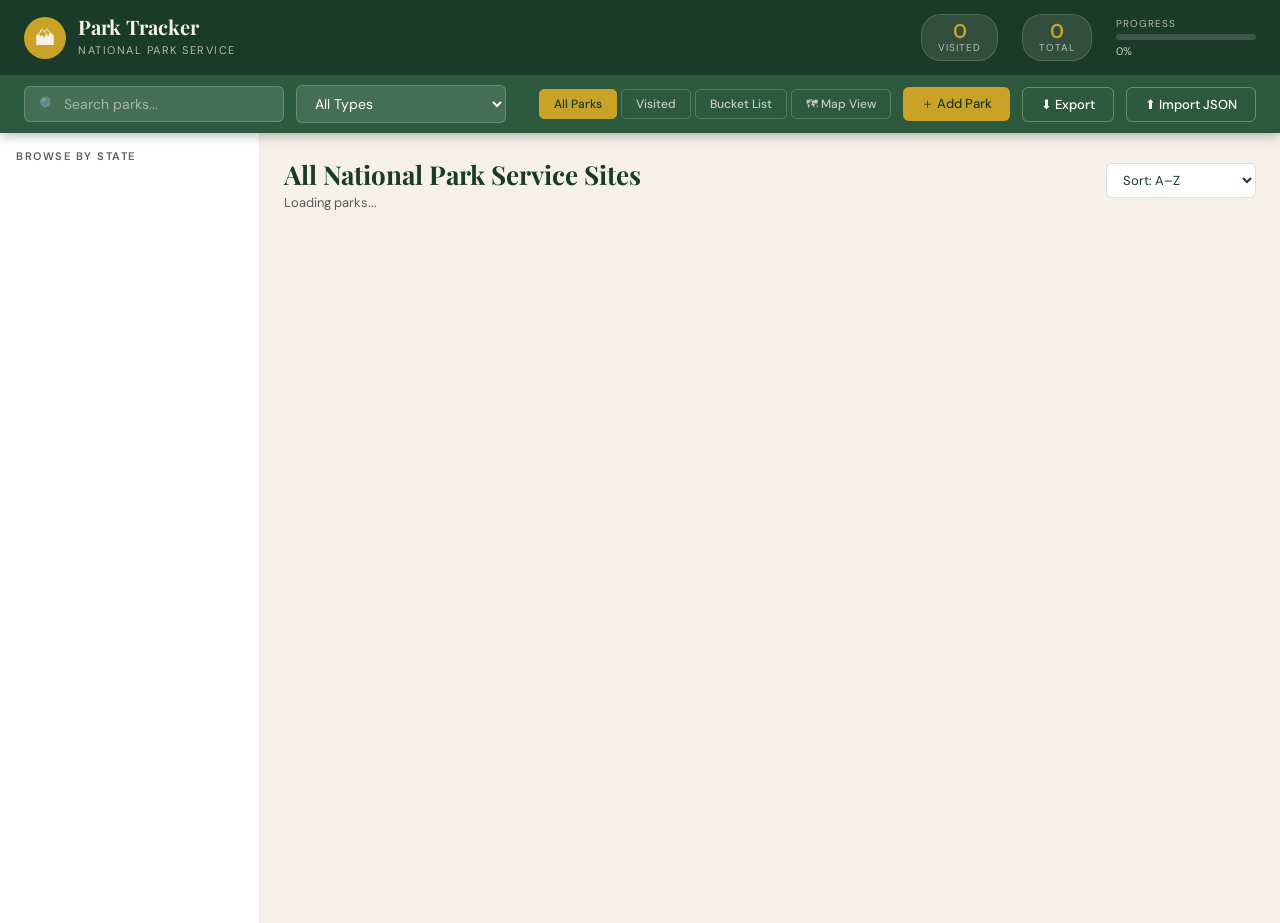
==== commit c857d9eb: "Update index.html" ====
--- a/index.html
+++ b/index.html
@@ -951,7 +951,7 @@
       </div>
     </div>
     <div style="padding:8px 16px;flex-shrink:0;background:rgba(26,58,42,0.04);border-bottom:1px solid rgba(26,58,42,0.08);">
-      <p style="font-size:12px;color:var(--stone);margin:0;">🟢 Visited &nbsp;⚫ Not visited &nbsp;· Drag markers to reposition · Hover for park name</p>
+      <p style="font-size:12px;color:var(--stone);margin:0;">🔴 Visited &nbsp;🩷 Not visited &nbsp;· Drag markers to reposition · Hover for park name</p>
     </div>
     <div class="modal-body" style="padding:12px;flex:1;overflow:hidden;">
       <div id="svg-map-container" style="width:100%;height:100%;min-height:380px;background:#eef2f7;border-radius:8px;border:1px solid rgba(26,58,42,0.1);overflow:hidden;position:relative;cursor:default;">
@@ -2058,28 +2058,6 @@
     bgPath = drawStateBackground(mapKey, W, H);
   }
 
-  // Tree icon: visited = vivid red, unvisited = muted gray-red
-  // SVG tree path centered at 0,0 sized ~12x14 for US, ~16x18 for state
-  const treePath = (cx, cy, sz, visited) => {
-    const s = sz;
-    const color = visited ? '#e53e3e' : '#cbd5e0';
-    const shadow = visited ? '#9b2c2c' : '#a0aec0';
-    // Trunk
-    const tw = s * 0.18, th = s * 0.28;
-    const tx = cx - tw/2, ty = cy + s*0.35;
-    // Three triangle tiers
-    const t1 = `${cx},${cy - s*0.55} ${cx - s*0.38},${cy + s*0.05} ${cx + s*0.38},${cy + s*0.05}`;
-    const t2 = `${cx},${cy - s*0.32} ${cx - s*0.46},${cy + s*0.22} ${cx + s*0.46},${cy + s*0.22}`;
-    const t3 = `${cx},${cy - s*0.08} ${cx - s*0.52},${cy + s*0.38} ${cx + s*0.52},${cy + s*0.38}`;
-    return `<g class="park-marker" data-id="${p.id}" data-map="${mapKey}" data-name="${escapedName}" data-cx="${cx.toFixed(1)}" data-cy="${cy.toFixed(1)}" style="cursor:grab;" transform="translate(0,0)">
-      <polygon points="${t3}" fill="${color}" opacity="0.95"/>
-      <polygon points="${t2}" fill="${color}" opacity="0.95"/>
-      <polygon points="${t1}" fill="${color}" opacity="0.95"/>
-      <rect x="${tx.toFixed(1)}" y="${ty.toFixed(1)}" width="${tw.toFixed(1)}" height="${th.toFixed(1)}" rx="1" fill="${shadow}"/>
-      <rect class="drag-handle" x="${(cx - s*0.55).toFixed(1)}" y="${(cy - s*0.6).toFixed(1)}" width="${(s*1.1).toFixed(1)}" height="${(s*1.1).toFixed(1)}" fill="transparent"/>
-    </g>`;
-  };
-
   const markerSVG = parksToShow.map(p => {
     const key = getMarkerKey(p.id, mapKey);
     let cx, cy;
@@ -2091,6 +2069,7 @@
       if (!coords) return '';
       if (mapKey === 'US') {
         [cx, cy] = latLonToUS(coords[0], coords[1]);
+        // Scale to current W/H (base was 960x600)
         cx = cx * W / 960;
         cy = cy * H / 600;
       } else {
@@ -2099,16 +2078,30 @@
         cy = cy * H / 520;
       }
     }
-    const sz = mapKey === 'US' ? 9 : 13;
+    const color = p.visited ? '#e01010' : '#ff6b6b';
+    const stroke = p.visited ? '#8b0000' : '#cc2222';
+    const r = mapKey === 'US' ? 5 : 7;
     const escapedName = p.name.replace(/'/g, "\'").replace(/"/g, '&quot;');
-    return treePath(cx, cy, sz, p.visited);
+    return `<circle 
+      class="park-marker" 
+      data-id="${p.id}" 
+      data-map="${mapKey}"
+      data-name="${escapedName}"
+      cx="${cx.toFixed(1)}" 
+      cy="${cy.toFixed(1)}" 
+      r="${r}" 
+      fill="${color}" 
+      stroke="${stroke}" 
+      stroke-width="1.2"
+      opacity="0.85"
+      style="cursor:grab;"
+    />`;
   }).join('\n');
 
   const svg = `<svg id="park-map-svg" width="${W}" height="${H}" viewBox="${vb}" xmlns="http://www.w3.org/2000/svg" style="display:block;">
     <defs>
       <style>
-        .park-marker:hover { opacity: 1; filter: brightness(1.15) drop-shadow(0 2px 4px rgba(0,0,0,0.35)); }
-        .park-marker { transition: filter 0.15s, opacity 0.15s; }
+        .park-marker:hover { r: ${mapKey === 'US' ? 7 : 9}; opacity: 1; }
         .map-label { font-family: 'DM Sans', sans-serif; user-select: none; pointer-events: none; }
       </style>
     </defs>
@@ -2124,13 +2117,159 @@
   attachMarkerEvents(svgEl, mapKey);
 }
 
+
+// ╔══════════════════════════════════════════════════════════════════╗
+// ║              🗺️  YOUR CUSTOM MAP IMAGE — EMBED HERE              ║
+// ╠══════════════════════════════════════════════════════════════════╣
+// ║  HOW TO USE:                                                     ║
+// ║                                                                  ║
+// ║  Option A — Hosted URL:                                          ║
+// ║    const MY_MAP_IMAGE_URL = 'https://yoursite.com/usmap.png';   ║
+// ║                                                                  ║
+// ║  Option B — Relative path (file next to this HTML):              ║
+// ║    const MY_MAP_IMAGE_URL = './mapus.png';                       ║
+// ║                                                                  ║
+// ║  Option C — Base64 (paste your full data URL):                   ║
+// ║    const MY_MAP_IMAGE_URL = '[data-uri]…'; ║
+// ║                                                                  ║
+// ║  Set to null to use the built-in SVG state outlines instead.     ║
+// ╚══════════════════════════════════════════════════════════════════╝
+const map-us.png = null; // ← PASTE YOUR MAP URL OR BASE64 HERE
+
 function drawUSBackground(W, H) {
-  // Use the provided US map PNG as background image embedded as base64
-  const MAP_B64 = "[data-uri]";
-  // The map image has white background + black states
-  // We render it as an SVG image element
-  return `<image href="${MAP_B64}" x="0" y="0" width="${W}" height="${H}" preserveAspectRatio="xMidYMid meet" style="opacity:0.92;"/>`;
-}
+
+  // ── CUSTOM IMAGE MODE ─────────────────────────────────────────────
+  // When MY_MAP_IMAGE_URL is set, your image fills the SVG canvas and
+  // all park dots are drawn on top of it automatically.
+  if (MY_MAP_IMAGE_URL) {
+    return `<image href="${MY_MAP_IMAGE_URL}" x="0" y="0" width="${W}" height="${H}" preserveAspectRatio="xMidYMid meet"/>`;
+  }
+
+  // ── FALLBACK: built-in SVG state outlines ─────────────────────────
+  const stateData = {};
+  parks.forEach(p => {
+    if (!stateData[p.state]) stateData[p.state] = {total:0, visited:0};
+    stateData[p.state].total++;
+    if (p.visited) stateData[p.state].visited++;
+  });
+
+  const BASE_W = 960, BASE_H = 600;
+  const sx = W / BASE_W, sy = H / BASE_H;
+
+  const STATE_LABEL_POS = {
+    "Alabama":[601,390],"Alaska":[155,415],"Arizona":[210,355],
+    "Arkansas":[555,328],"California":[140,290],"Colorado":[302,278],
+    "Connecticut":[793,173],"Delaware":[764,203],"Florida":[645,468],
+    "Georgia":[632,370],"Hawaii":[252,477],"Idaho":[208,185],
+    "Illinois":[558,270],"Indiana":[594,255],"Iowa":[527,218],
+    "Kansas":[434,297],"Kentucky":[604,290],"Louisiana":[548,395],
+    "Maine":[838,120],"Maryland":[748,215],"Massachusetts":[810,162],
+    "Michigan":[604,172],"Minnesota":[516,140],"Mississippi":[567,370],
+    "Missouri":[529,262],"Montana":[275,118],"Nebraska":[432,258],
+    "Nevada":[168,268],"New Hampshire":[810,148],"New Jersey":[765,196],
+    "New Mexico":[295,355],"New York":[748,162],"North Carolina":[692,274],
+    "North Dakota":[436,137],"Ohio":[616,240],"Oklahoma":[432,337],
+    "Oregon":[148,178],"Pennsylvania":[724,196],"Rhode Island":[814,174],
+    "South Carolina":[674,320],"South Dakota":[434,195],"Tennessee":[588,314],
+    "Texas":[380,392],"Utah":[240,285],"Vermont":[797,144],
+    "Virginia":[688,254],"Washington":[150,125],"West Virginia":[658,242],
+    "Wisconsin":[554,170],"Wyoming":[283,204],"District of Columbia":[748,224],
+  };
+  const STATE_ABBR = {
+    "Alabama":"AL","Alaska":"AK","Arizona":"AZ","Arkansas":"AR","California":"CA",
+    "Colorado":"CO","Connecticut":"CT","Delaware":"DE","Florida":"FL","Georgia":"GA",
+    "Hawaii":"HI","Idaho":"ID","Illinois":"IL","Indiana":"IN","Iowa":"IA",
+    "Kansas":"KS","Kentucky":"KY","Louisiana":"LA","Maine":"ME","Maryland":"MD",
+    "Massachusetts":"MA","Michigan":"MI","Minnesota":"MN","Mississippi":"MS",
+    "Missouri":"MO","Montana":"MT","Nebraska":"NE","Nevada":"NV","New Hampshire":"NH",
+    "New Jersey":"NJ","New Mexico":"NM","New York":"NY","North Carolina":"NC",
+    "North Dakota":"ND","Ohio":"OH","Oklahoma":"OK","Oregon":"OR","Pennsylvania":"PA",
+    "Rhode Island":"RI","South Carolina":"SC","South Dakota":"SD","Tennessee":"TN",
+    "Texas":"TX","Utah":"UT","Vermont":"VT","Virginia":"VA","Washington":"WA",
+    "West Virginia":"WV","Wisconsin":"WI","Wyoming":"WY","District of Columbia":"DC",
+  };
+  const US_STATE_PATHS = {
+    "Alabama":"M 596,352 L 599,351 L 604,351 L 607,352 L 610,354 L 612,358 L 613,362 L 613,374 L 613,386 L 613,398 L 613,410 L 612,416 L 611,421 L 610,426 L 609,430 L 592,430 L 591,425 L 591,420 L 590,415 L 589,409 L 588,403 L 587,397 L 586,391 L 586,385 L 585,379 L 585,373 L 584,366 L 584,360 L 584,355 L 587,353 L 591,352 Z",
+    "Alaska":"M 150,400 L 155,393 L 162,388 L 170,385 L 178,385 L 186,387 L 192,392 L 196,398 L 197,405 L 195,412 L 190,417 L 183,420 L 175,421 L 167,419 L 161,414 L 156,407 Z M 88,423 L 93,418 L 99,416 L 105,417 L 109,421 L 109,426 L 106,430 L 100,432 L 94,430 L 90,426 Z M 116,437 L 121,432 L 127,431 L 132,433 L 134,438 L 132,443 L 127,445 L 121,444 L 117,440 Z M 60,448 L 66,445 L 72,446 L 76,450 L 75,455 L 69,458 L 63,456 L 60,452 Z M 200,415 L 204,410 L 210,408 L 216,410 L 219,415 L 217,421 L 211,424 L 205,422 Z",
+    "Arizona":"M 181,311 L 242,308 L 242,315 L 242,323 L 242,331 L 242,339 L 242,347 L 241,355 L 239,371 L 235,387 L 232,393 L 196,384 L 177,377 L 170,371 L 166,363 L 165,354 L 166,345 L 169,336 L 172,328 L 176,320 Z",
+    "Arkansas":"M 533,316 L 540,314 L 548,312 L 556,311 L 564,310 L 572,310 L 579,311 L 583,313 L 583,318 L 583,324 L 582,330 L 580,336 L 577,341 L 573,344 L 568,345 L 562,345 L 556,344 L 549,342 L 542,339 L 535,336 L 530,332 L 529,327 L 530,321 Z",
+    "California":"M 108,215 L 116,211 L 124,208 L 133,205 L 142,203 L 151,202 L 159,202 L 166,204 L 172,208 L 177,213 L 180,219 L 181,226 L 179,233 L 174,241 L 167,250 L 159,259 L 151,268 L 143,277 L 136,286 L 131,295 L 128,303 L 127,311 L 127,318 L 129,325 L 132,332 L 136,338 L 139,344 L 141,350 L 140,356 L 136,361 L 130,365 L 123,367 L 116,366 L 109,362 L 103,356 L 99,349 L 97,341 L 97,332 L 99,324 L 103,316 L 108,309 L 113,302 L 117,294 L 120,285 L 120,276 L 119,267 L 116,259 L 112,251 L 107,244 L 103,237 L 100,230 L 100,223 L 103,217 Z",
+    "Colorado":"M 265,248 L 280,246 L 296,244 L 312,242 L 328,241 L 340,240 L 340,248 L 340,256 L 340,264 L 340,272 L 340,280 L 340,288 L 340,296 L 339,304 L 328,305 L 312,307 L 296,308 L 280,309 L 264,310 L 264,302 L 264,294 L 264,286 L 264,278 L 264,270 L 264,262 L 265,254 Z",
+    "Connecticut":"M 779,169 L 785,165 L 792,163 L 799,163 L 804,166 L 806,170 L 805,175 L 801,179 L 795,181 L 788,181 L 782,178 L 779,174 Z",
+    "Delaware":"M 757,196 L 763,193 L 768,193 L 773,195 L 775,200 L 774,206 L 770,211 L 764,213 L 758,211 L 755,206 L 755,200 Z",
+    "Florida":"M 607,411 L 614,409 L 622,408 L 631,408 L 640,409 L 649,411 L 657,414 L 663,418 L 668,423 L 672,429 L 674,435 L 675,441 L 673,447 L 669,452 L 663,456 L 656,459 L 648,460 L 639,459 L 630,456 L 622,451 L 615,444 L 609,436 L 606,428 L 605,420 L 606,413 Z M 674,435 L 679,432 L 685,431 L 691,433 L 695,438 L 697,445 L 695,452 L 690,457 L 683,459 L 676,456 L 672,450 L 671,443 Z",
+    "Georgia":"M 607,336 L 614,334 L 622,332 L 630,331 L 638,331 L 646,332 L 653,335 L 658,339 L 661,344 L 662,350 L 661,357 L 658,364 L 653,371 L 647,378 L 640,384 L 633,389 L 625,393 L 617,395 L 609,396 L 604,394 L 601,390 L 599,385 L 598,379 L 598,373 L 599,367 L 601,361 L 603,355 L 605,349 L 606,343 Z",
+    "Hawaii":"M 230,476 L 236,473 L 242,472 L 247,473 L 250,477 L 249,482 L 244,485 L 238,485 L 232,483 Z M 252,468 L 258,465 L 264,465 L 268,468 L 268,473 L 264,476 L 258,476 L 253,473 Z M 269,459 L 275,457 L 281,458 L 284,462 L 283,467 L 278,469 L 272,468 L 269,464 Z M 287,454 L 293,452 L 299,453 L 302,457 L 300,462 L 294,464 L 288,462 L 286,457 Z",
+    "Idaho":"M 186,138 L 195,133 L 205,130 L 215,128 L 225,128 L 233,130 L 238,135 L 239,142 L 236,149 L 229,157 L 222,164 L 217,171 L 215,178 L 216,185 L 219,192 L 222,199 L 223,206 L 222,213 L 219,219 L 213,224 L 205,226 L 197,225 L 191,221 L 186,215 L 183,208 L 181,201 L 180,193 L 180,186 L 181,179 L 182,172 L 183,165 L 183,158 L 183,151 L 184,144 Z",
+    "Illinois":"M 549,225 L 556,222 L 563,221 L 570,222 L 576,225 L 580,230 L 581,236 L 579,243 L 575,250 L 569,257 L 562,263 L 556,268 L 551,274 L 548,280 L 546,286 L 545,292 L 545,297 L 546,302 L 548,306 L 550,309 L 550,313 L 548,316 L 544,318 L 539,318 L 535,316 L 532,312 L 531,307 L 532,302 L 534,297 L 537,291 L 539,285 L 539,279 L 537,274 L 533,269 L 530,264 L 529,259 L 530,254 L 533,249 L 537,244 L 541,238 L 544,232 Z",
+    "Indiana":"M 580,230 L 588,227 L 596,226 L 604,227 L 610,230 L 613,235 L 613,241 L 611,247 L 607,253 L 601,259 L 594,264 L 587,268 L 580,271 L 575,272 L 572,270 L 570,267 L 570,263 L 571,258 L 573,253 L 575,248 L 576,243 L 576,238 Z",
+    "Iowa":"M 490,204 L 500,200 L 511,197 L 523,194 L 535,192 L 546,191 L 556,192 L 564,195 L 569,199 L 571,204 L 571,210 L 568,216 L 563,221 L 556,224 L 549,225 L 544,226 L 539,228 L 533,230 L 527,232 L 520,233 L 512,233 L 503,232 L 494,230 L 487,226 L 484,221 L 484,215 L 487,209 Z",
+    "Kansas":"M 386,283 L 397,280 L 410,277 L 424,275 L 438,273 L 452,271 L 466,270 L 478,269 L 487,269 L 490,272 L 490,278 L 489,285 L 486,292 L 483,299 L 480,306 L 477,312 L 473,316 L 466,319 L 456,320 L 444,320 L 432,320 L 419,319 L 407,318 L 395,317 L 386,315 L 383,311 L 383,305 L 384,298 L 385,291 Z",
+    "Kentucky":"M 570,282 L 578,278 L 587,275 L 597,273 L 607,272 L 617,272 L 626,273 L 634,276 L 640,279 L 644,284 L 644,289 L 641,294 L 634,298 L 626,301 L 617,303 L 607,304 L 597,304 L 586,303 L 576,300 L 567,296 L 561,291 L 559,285 L 561,279 L 565,275 Z",
+    "Louisiana":"M 519,380 L 528,376 L 538,373 L 549,371 L 560,370 L 570,371 L 578,374 L 583,379 L 584,385 L 581,391 L 575,396 L 568,400 L 560,404 L 553,407 L 545,410 L 537,412 L 529,413 L 522,413 L 517,411 L 513,407 L 512,402 L 514,397 L 517,391 L 519,385 Z M 568,400 L 574,398 L 580,399 L 584,403 L 584,408 L 580,412 L 574,413 L 568,411 L 565,406 Z",
+    "Maine":"M 820,114 L 828,108 L 836,104 L 844,103 L 851,104 L 856,108 L 857,114 L 854,120 L 848,125 L 840,128 L 832,129 L 824,127 L 818,122 Z",
+    "Maryland":"M 726,211 L 733,207 L 741,204 L 750,202 L 758,202 L 764,204 L 768,208 L 768,213 L 765,218 L 758,221 L 750,222 L 741,221 L 732,218 Z M 720,224 L 727,221 L 733,222 L 737,226 L 735,231 L 729,233 L 722,231 L 719,226 Z",
+    "Massachusetts":"M 784,159 L 792,155 L 801,152 L 810,151 L 818,152 L 824,155 L 826,160 L 823,165 L 817,169 L 808,171 L 799,170 L 791,167 L 785,163 Z M 826,160 L 832,157 L 837,159 L 838,164 L 834,168 L 828,167 Z",
+    "Michigan":"M 574,168 L 582,163 L 591,159 L 601,157 L 611,157 L 620,159 L 627,163 L 631,168 L 631,174 L 626,179 L 618,182 L 608,183 L 598,182 L 589,179 L 581,174 Z M 614,144 L 621,140 L 629,139 L 636,141 L 641,146 L 640,152 L 635,157 L 627,159 L 619,157 L 613,152 L 612,146 Z M 570,168 L 575,163 L 581,163 L 585,167 L 583,172 L 577,174 L 571,172 Z",
+    "Minnesota":"M 483,128 L 492,121 L 502,116 L 513,113 L 524,112 L 535,113 L 545,116 L 552,121 L 556,127 L 555,134 L 549,140 L 540,145 L 529,148 L 517,149 L 504,148 L 493,145 L 485,140 L 481,134 Z M 483,128 L 476,128 L 469,131 L 465,136 L 466,142 L 470,147 L 477,149 L 483,148 Z",
+    "Mississippi":"M 559,340 L 566,338 L 574,337 L 582,337 L 589,339 L 594,342 L 597,347 L 597,353 L 595,359 L 591,365 L 585,371 L 579,377 L 572,382 L 565,386 L 557,389 L 549,391 L 542,391 L 537,390 L 534,386 L 534,381 L 536,376 L 539,370 L 543,364 L 547,358 L 551,352 L 554,346 Z",
+    "Missouri":"M 490,237 L 555,233 L 568,237 L 578,241 L 584,247 L 586,255 L 582,270 L 570,283 L 555,319 L 538,320 L 522,316 L 512,311 L 497,298 L 480,278 L 470,265 L 469,257 L 477,249 Z",
+    "Montana":"M 165,97 L 368,96 L 368,143 L 305,173 L 232,178 L 200,165 L 185,155 L 168,148 Z",
+    "Nebraska":"M 344,240 L 526,236 L 526,268 L 494,272 L 478,269 L 384,280 L 344,271 Z",
+    "Nevada":"M 148,191 L 188,184 L 213,245 L 185,311 L 134,312 L 100,265 L 113,211 Z",
+    "New Hampshire":"M 800,131 L 815,128 L 827,134 L 828,145 L 825,165 L 801,170 L 784,163 L 786,148 Z",
+    "New Jersey":"M 757,182 L 771,180 L 781,185 L 785,194 L 780,218 L 757,218 L 742,210 L 751,196 Z",
+    "New Mexico":"M 242,306 L 370,305 L 370,402 L 220,399 L 219,357 Z",
+    "New York":"M 666,148 L 793,138 L 822,159 L 798,170 L 783,181 L 751,186 L 707,185 L 679,177 L 666,162 Z",
+    "North Carolina":"M 638,264 L 756,254 L 758,263 L 750,291 L 715,319 L 647,322 L 613,316 L 608,293 Z",
+    "North Dakota":"M 340,120 L 527,114 L 526,177 L 341,178 Z",
+    "Ohio":"M 580,215 L 664,214 L 663,271 L 557,271 L 557,253 Z",
+    "Oklahoma":"M 335,308 L 533,306 L 538,360 L 350,390 L 335,360 Z",
+    "Oregon":"M 90,157 L 185,138 L 213,148 L 213,247 L 91,242 L 91,222 L 106,213 Z",
+    "Pennsylvania":"M 665,180 L 787,178 L 787,215 L 665,218 Z",
+    "Rhode Island":"M 806,164 L 820,162 L 824,176 L 807,180 Z",
+    "South Carolina":"M 635,311 L 713,299 L 742,339 L 726,369 L 672,383 L 637,379 L 608,358 L 608,331 Z",
+    "South Dakota":"M 341,178 L 526,175 L 527,237 L 344,241 Z",
+    "Tennessee":"M 536,304 L 643,294 L 693,296 L 693,344 L 646,367 L 560,375 L 535,352 Z",
+    "Texas":"M 308,327 L 511,325 L 511,403 L 437,403 L 380,578 L 263,487 L 262,388 L 308,358 Z",
+    "Utah":"M 214,238 L 314,235 L 314,306 L 242,341 L 214,310 Z",
+    "Vermont":"M 776,131 L 801,128 L 813,132 L 818,158 L 797,168 L 777,167 Z",
+    "Virginia":"M 612,234 L 762,228 L 757,293 L 710,318 L 650,320 L 609,307 L 607,271 L 630,252 Z",
+    "Washington":"M 84,96 L 200,95 L 201,148 L 185,155 L 163,163 L 126,173 L 86,173 Z",
+    "West Virginia":"M 633,222 L 720,222 L 716,272 L 657,301 L 607,303 L 607,268 L 621,247 Z",
+    "Wisconsin":"M 521,147 L 610,148 L 611,195 L 584,215 L 555,220 L 521,221 Z",
+    "Wyoming":"M 215,181 L 393,177 L 393,240 L 215,244 Z",
+    "District of Columbia":"M 740,221 L 754,221 L 754,234 L 740,234 Z",
+  };
+
+  const TINY = new Set(["CT","DE","RI","DC","NJ","NH","VT","MD","MA"]);
+  const fontSize = Math.max(7, Math.round(9 * Math.min(sx, sy)));
+
+  let out = `<rect width="${W}" height="${H}" fill="#dceef8" rx="4"/>`;
+
+  out += Object.entries(US_STATE_PATHS).map(([state, pathD]) => {
+    const d = stateData[state];
+    let fill='#c5d8ea', stroke='#7fa8c8', lblFill='#3a6080';
+    if (d && d.visited > 0 && d.visited < d.total) { fill='#a8d4a8'; stroke='#5a9a5a'; lblFill='#1e5a1e'; }
+    if (d && d.visited === d.total && d.total > 0)  { fill='#6abf6a'; stroke='#2e7a2e'; lblFill='#0e3a0e'; }
+
+    const scaledPath = pathD.replace(/(-?\d+(?:\.\d+)?),(-?\d+(?:\.\d+)?)/g,
+      (_,x,y) => `${(parseFloat(x)*sx).toFixed(1)},${(parseFloat(y)*sy).toFixed(1)}`
+    );
+
+    const lp = STATE_LABEL_POS[state];
+    const abbr = STATE_ABBR[state] || state.slice(0,2).toUpperCase();
+    const showLabel = lp && !TINY.has(abbr);
+    const lx = lp ? (lp[0]*sx).toFixed(1) : 0;
+    const ly = lp ? (lp[1]*sy).toFixed(1) : 0;
+
+    return `<path d="${scaledPath}" fill="${fill}" stroke="${stroke}" stroke-width="0.8" stroke-linejoin="round"/>`
+      + (showLabel ? `<text x="${lx}" y="${ly}" text-anchor="middle" dominant-baseline="middle" class="map-label" font-size="${fontSize}" fill="${lblFill}" font-weight="700">${abbr}</text>` : '');
+  }).join('\n');
+
+  return out;
+}
+
 
 function drawStateBackground(state, W, H) {
   // Simple labeled rectangle for state background
@@ -2153,63 +2292,69 @@
   let dragging = null;
   let startX, startY, startCX, startCY;
 
-  svgEl.querySelectorAll('.park-marker').forEach(marker => {
+  svgEl.querySelectorAll('.park-marker').forEach(circle => {
     // Tooltip
-    marker.addEventListener('mouseenter', function(e) {
+    circle.addEventListener('mouseenter', function(e) {
       tooltip.textContent = this.getAttribute('data-name');
       tooltip.style.display = 'block';
     });
-    marker.addEventListener('mousemove', function(e) {
+    circle.addEventListener('mousemove', function(e) {
       tooltip.style.left = (e.clientX + 14) + 'px';
       tooltip.style.top = (e.clientY - 28) + 'px';
     });
-    marker.addEventListener('mouseleave', function() {
+    circle.addEventListener('mouseleave', function() {
       tooltip.style.display = 'none';
     });
 
-    // Drag - track mouse delta, apply as transform offset from base position
-    marker.addEventListener('mousedown', function(e) {
+    // Drag
+    circle.addEventListener('mousedown', function(e) {
       e.preventDefault();
       dragging = this;
       startX = e.clientX;
       startY = e.clientY;
-      // startCX/CY = current translate offsets (0 if never dragged, or existing offset)
-      const t = this.getAttribute('transform') || 'translate(0,0)';
-      const m = t.match(/translate\(([^,]+),([^)]+)\)/);
-      startCX = m ? parseFloat(m[1]) : 0;
-      startCY = m ? parseFloat(m[2]) : 0;
+      startCX = parseFloat(this.getAttribute('cx'));
+      startCY = parseFloat(this.getAttribute('cy'));
       this.style.cursor = 'grabbing';
     });
 
-    marker.addEventListener('touchstart', function(e) {
+    // Touch support
+    circle.addEventListener('touchstart', function(e) {
       e.preventDefault();
       dragging = this;
-      const touch = e.touches[0];
-      startX = touch.clientX;
-      startY = touch.clientY;
-      const tr = this.getAttribute('transform') || 'translate(0,0)';
-      const m = tr.match(/translate\(([^,]+),([^)]+)\)/);
-      startCX = m ? parseFloat(m[1]) : 0;
-      startCY = m ? parseFloat(m[2]) : 0;
+      const t = e.touches[0];
+      startX = t.clientX;
+      startY = t.clientY;
+      startCX = parseFloat(this.getAttribute('cx'));
+      startCY = parseFloat(this.getAttribute('cy'));
     }, {passive:false});
   });
 
-  function applyDrag(clientX, clientY) {
+  svgEl.addEventListener('mousemove', function(e) {
     if (!dragging) return;
     const rect = svgEl.getBoundingClientRect();
     const scaleX = svgEl.viewBox.baseVal.width / rect.width;
     const scaleY = svgEl.viewBox.baseVal.height / rect.height;
-    const dx = (clientX - startX) * scaleX;
-    const dy = (clientY - startY) * scaleY;
-    const newTX = startCX + dx;
-    const newTY = startCY + dy;
-    dragging.setAttribute('transform', `translate(${newTX.toFixed(1)},${newTY.toFixed(1)})`);
-  }
-
-  svgEl.addEventListener('mousemove', function(e) { applyDrag(e.clientX, e.clientY); });
+    const dx = (e.clientX - startX) * scaleX;
+    const dy = (e.clientY - startY) * scaleY;
+    const newCX = Math.max(5, Math.min(svgEl.viewBox.baseVal.width - 5, startCX + dx));
+    const newCY = Math.max(5, Math.min(svgEl.viewBox.baseVal.height - 5, startCY + dy));
+    dragging.setAttribute('cx', newCX.toFixed(1));
+    dragging.setAttribute('cy', newCY.toFixed(1));
+  });
+
   svgEl.addEventListener('touchmove', function(e) {
+    if (!dragging) return;
     e.preventDefault();
-    applyDrag(e.touches[0].clientX, e.touches[0].clientY);
+    const t = e.touches[0];
+    const rect = svgEl.getBoundingClientRect();
+    const scaleX = svgEl.viewBox.baseVal.width / rect.width;
+    const scaleY = svgEl.viewBox.baseVal.height / rect.height;
+    const dx = (t.clientX - startX) * scaleX;
+    const dy = (t.clientY - startY) * scaleY;
+    const newCX = Math.max(5, Math.min(svgEl.viewBox.baseVal.width - 5, startCX + dx));
+    const newCY = Math.max(5, Math.min(svgEl.viewBox.baseVal.height - 5, startCY + dy));
+    dragging.setAttribute('cx', newCX.toFixed(1));
+    dragging.setAttribute('cy', newCY.toFixed(1));
   }, {passive:false});
 
   function stopDrag() {
@@ -2217,18 +2362,9 @@
       const parkId = dragging.getAttribute('data-id');
       const mk = dragging.getAttribute('data-map');
       const key = getMarkerKey(parkId, mk);
-      // Get base cx/cy of the marker
-      const baseCX = parseFloat(dragging.getAttribute('data-cx') || 0);
-      const baseCY = parseFloat(dragging.getAttribute('data-cy') || 0);
-      // Get translate offset applied during drag
-      const tr = dragging.getAttribute('transform') || 'translate(0,0)';
-      const m = tr.match(/translate\(([^,]+),([^)]+)\)/);
-      const offsetX = m ? parseFloat(m[1]) : 0;
-      const offsetY = m ? parseFloat(m[2]) : 0;
-      // Save absolute final position so re-render places it correctly
       markerPositions[key] = {
-        cx: baseCX + offsetX,
-        cy: baseCY + offsetY
+        cx: parseFloat(dragging.getAttribute('cx')),
+        cy: parseFloat(dragging.getAttribute('cy'))
       };
       dragging.style.cursor = 'grab';
       dragging = null;
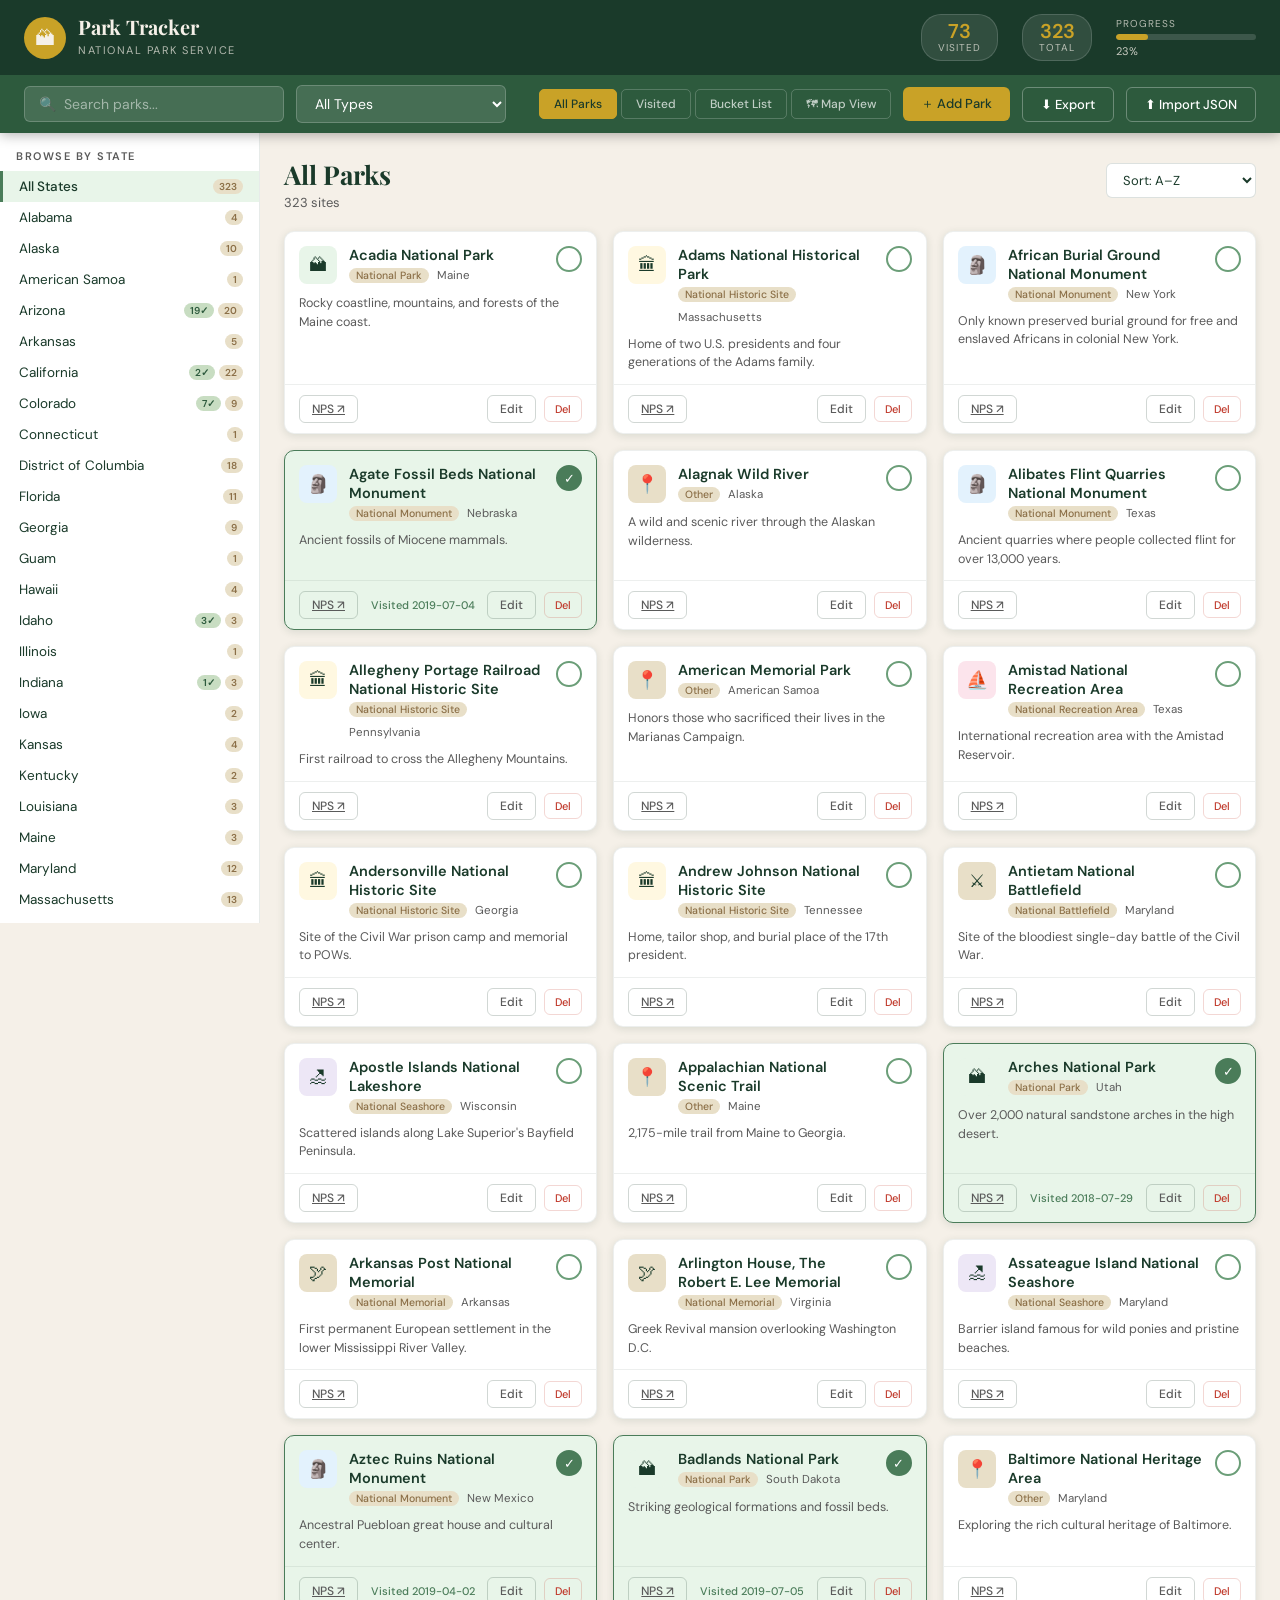
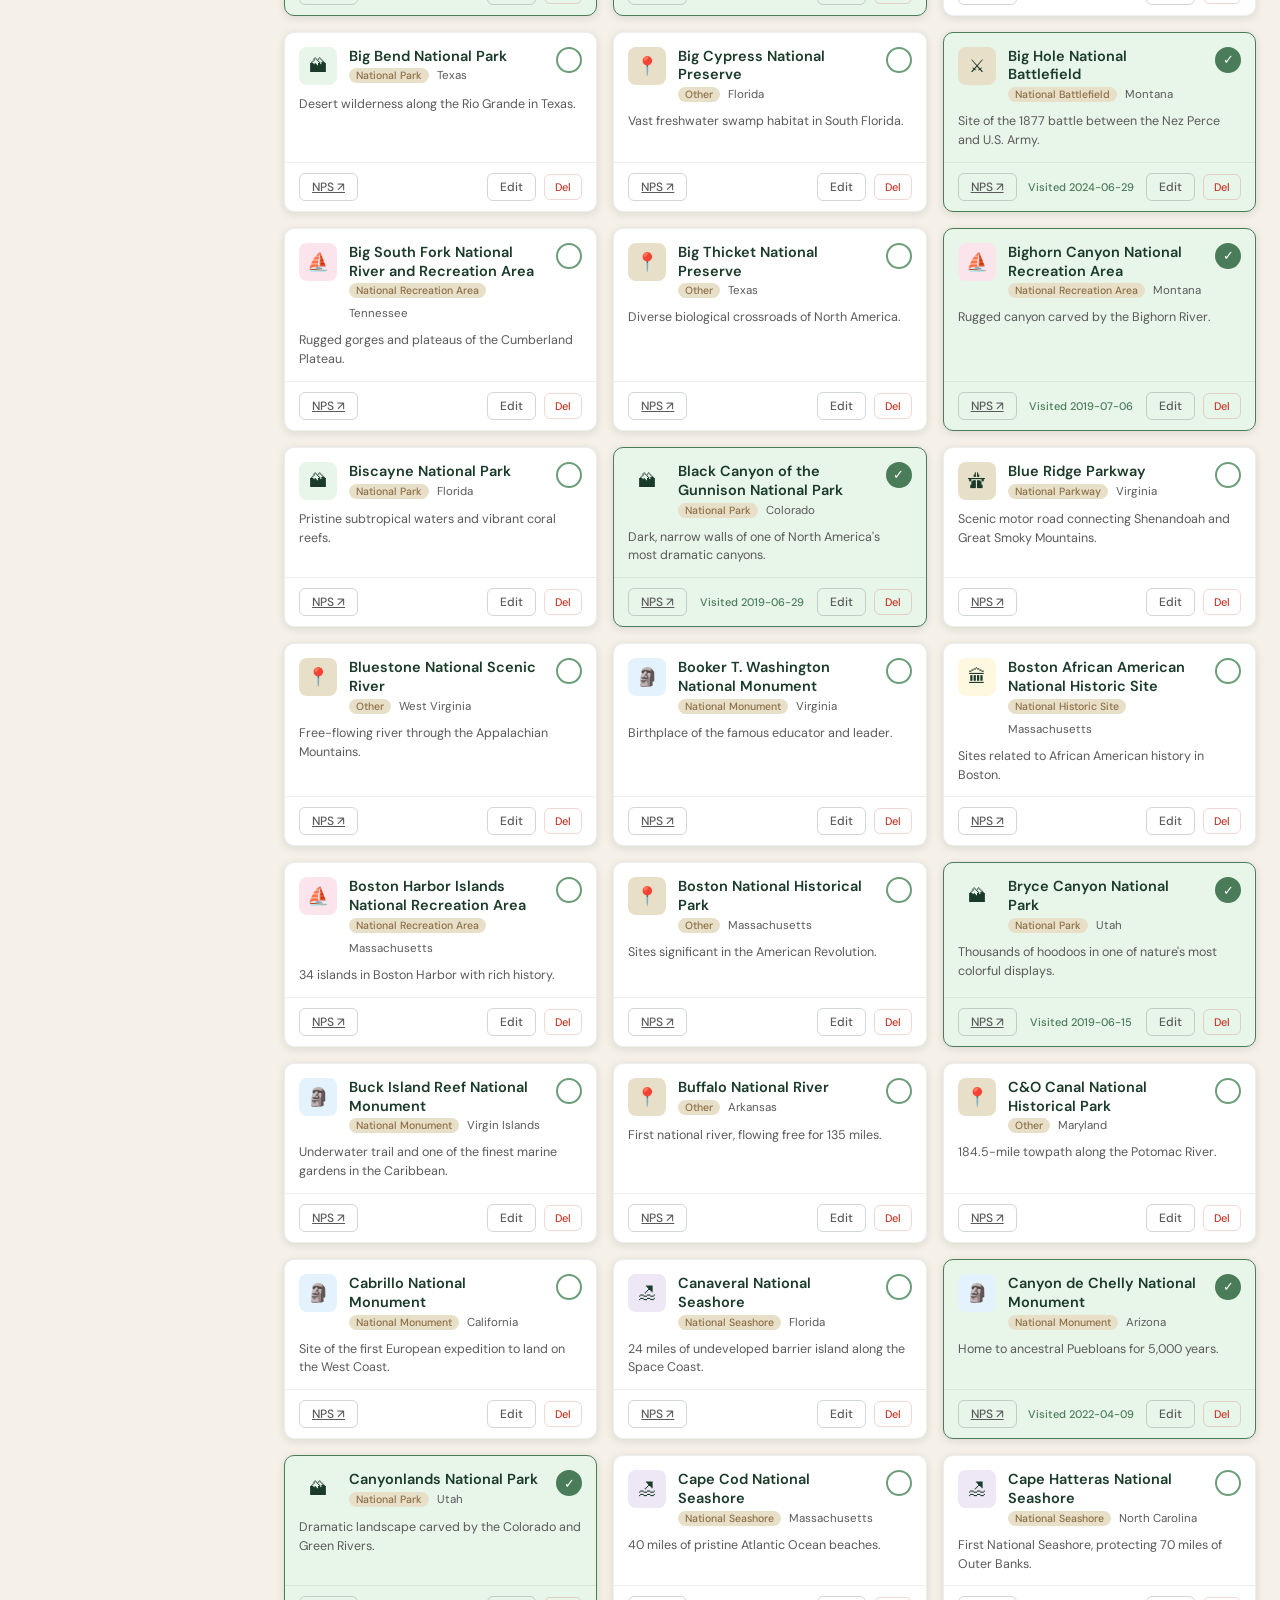
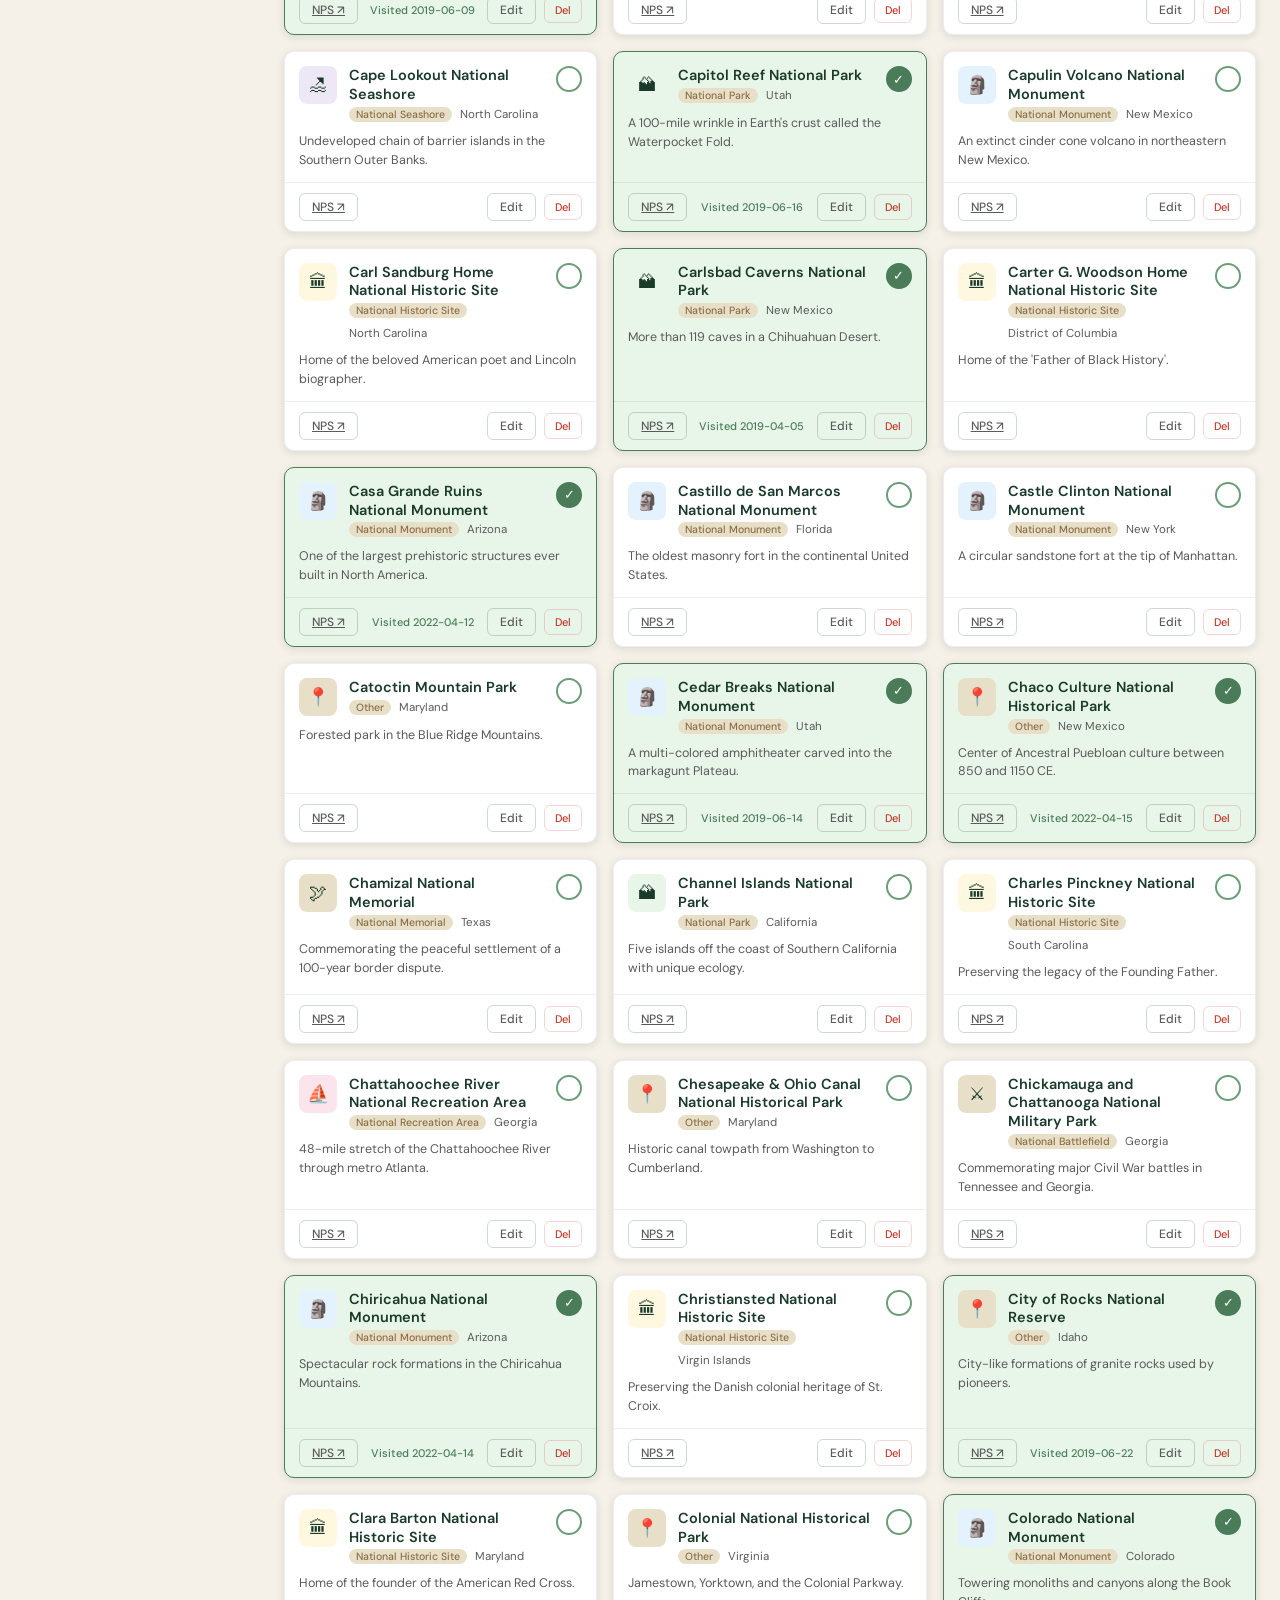
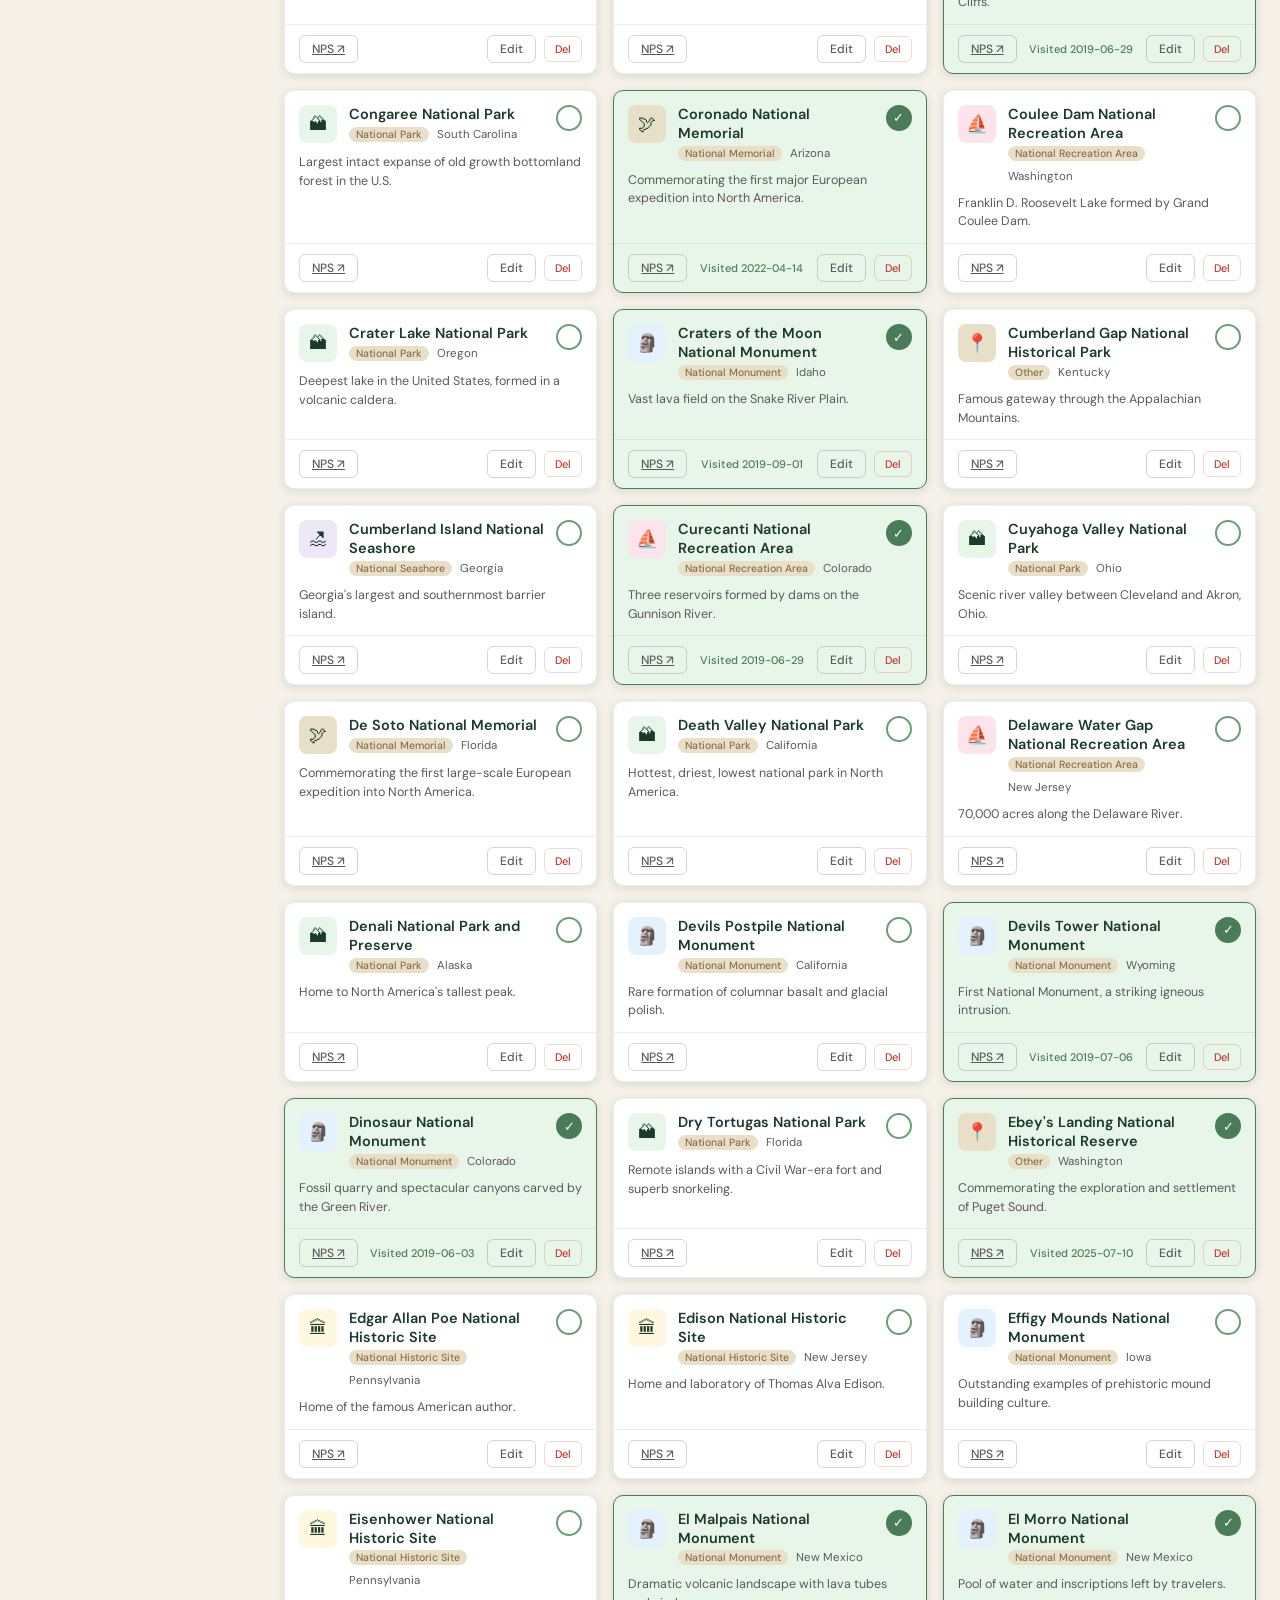
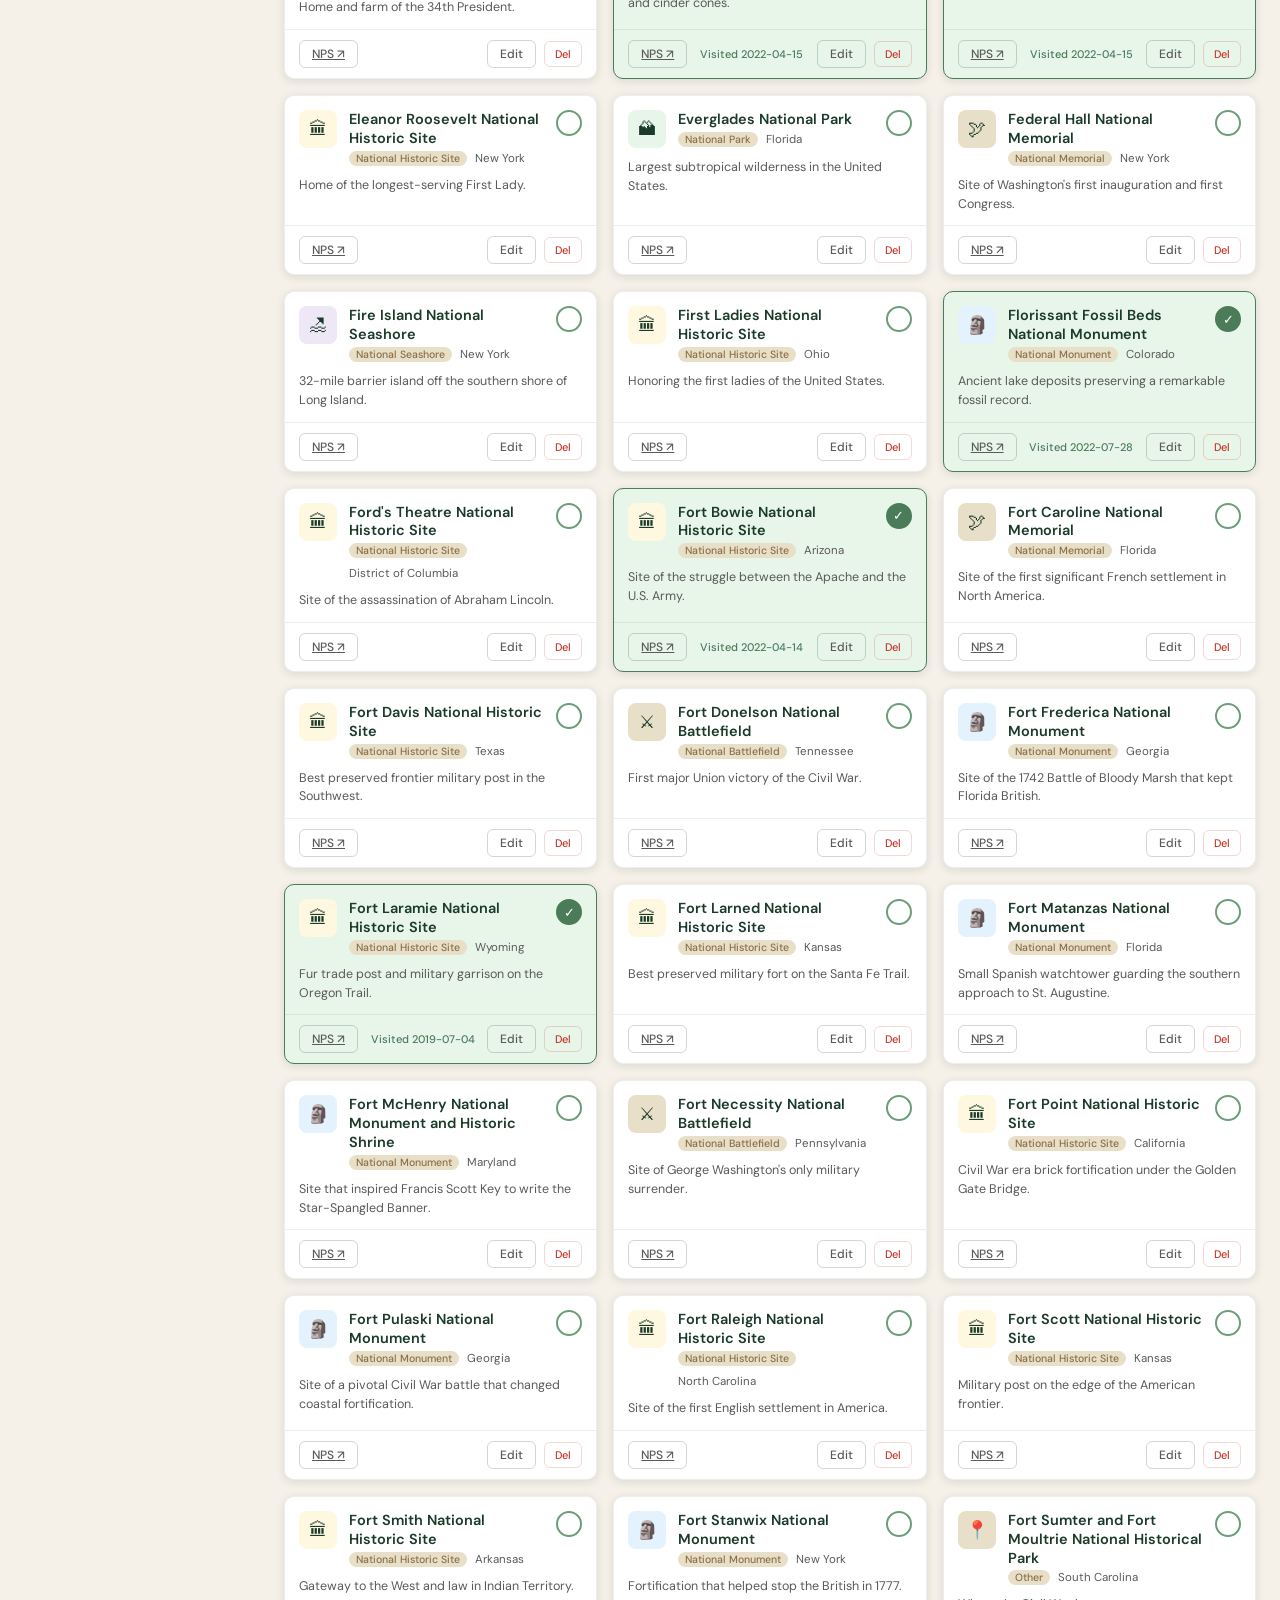
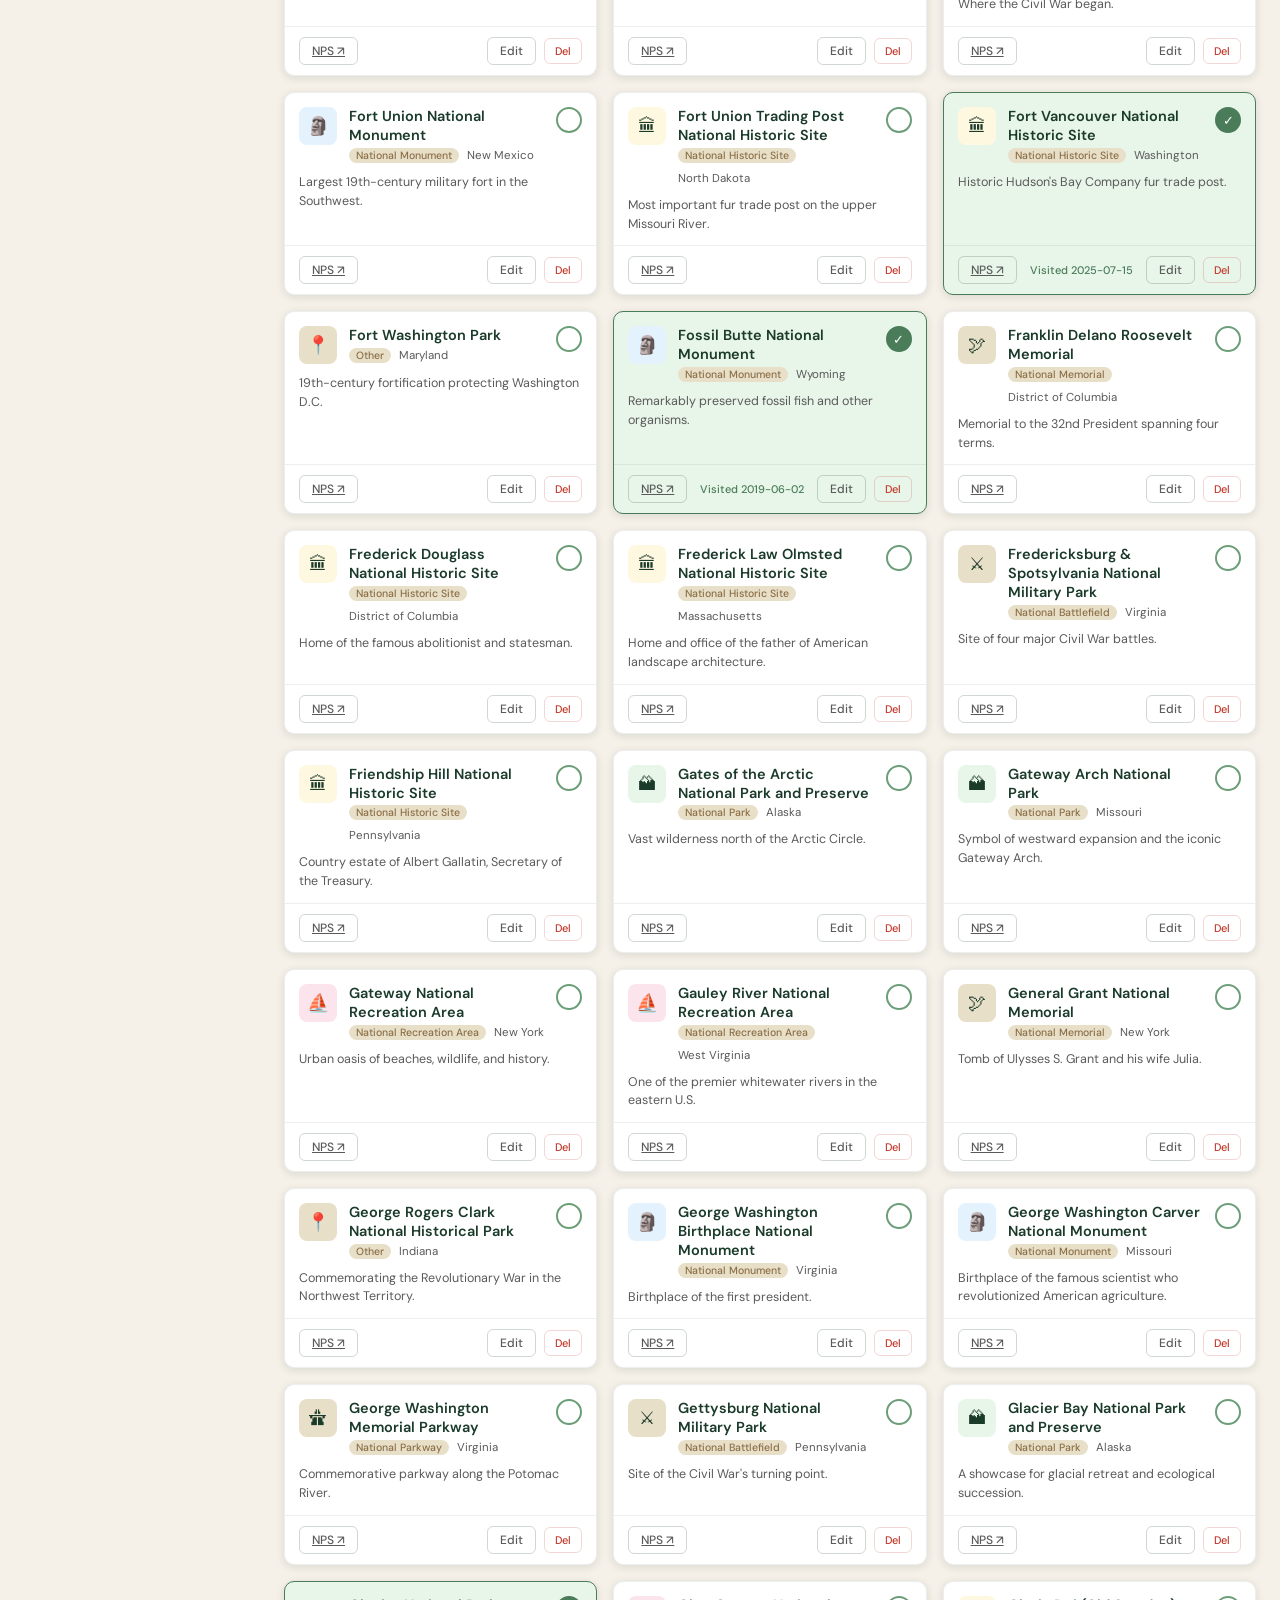
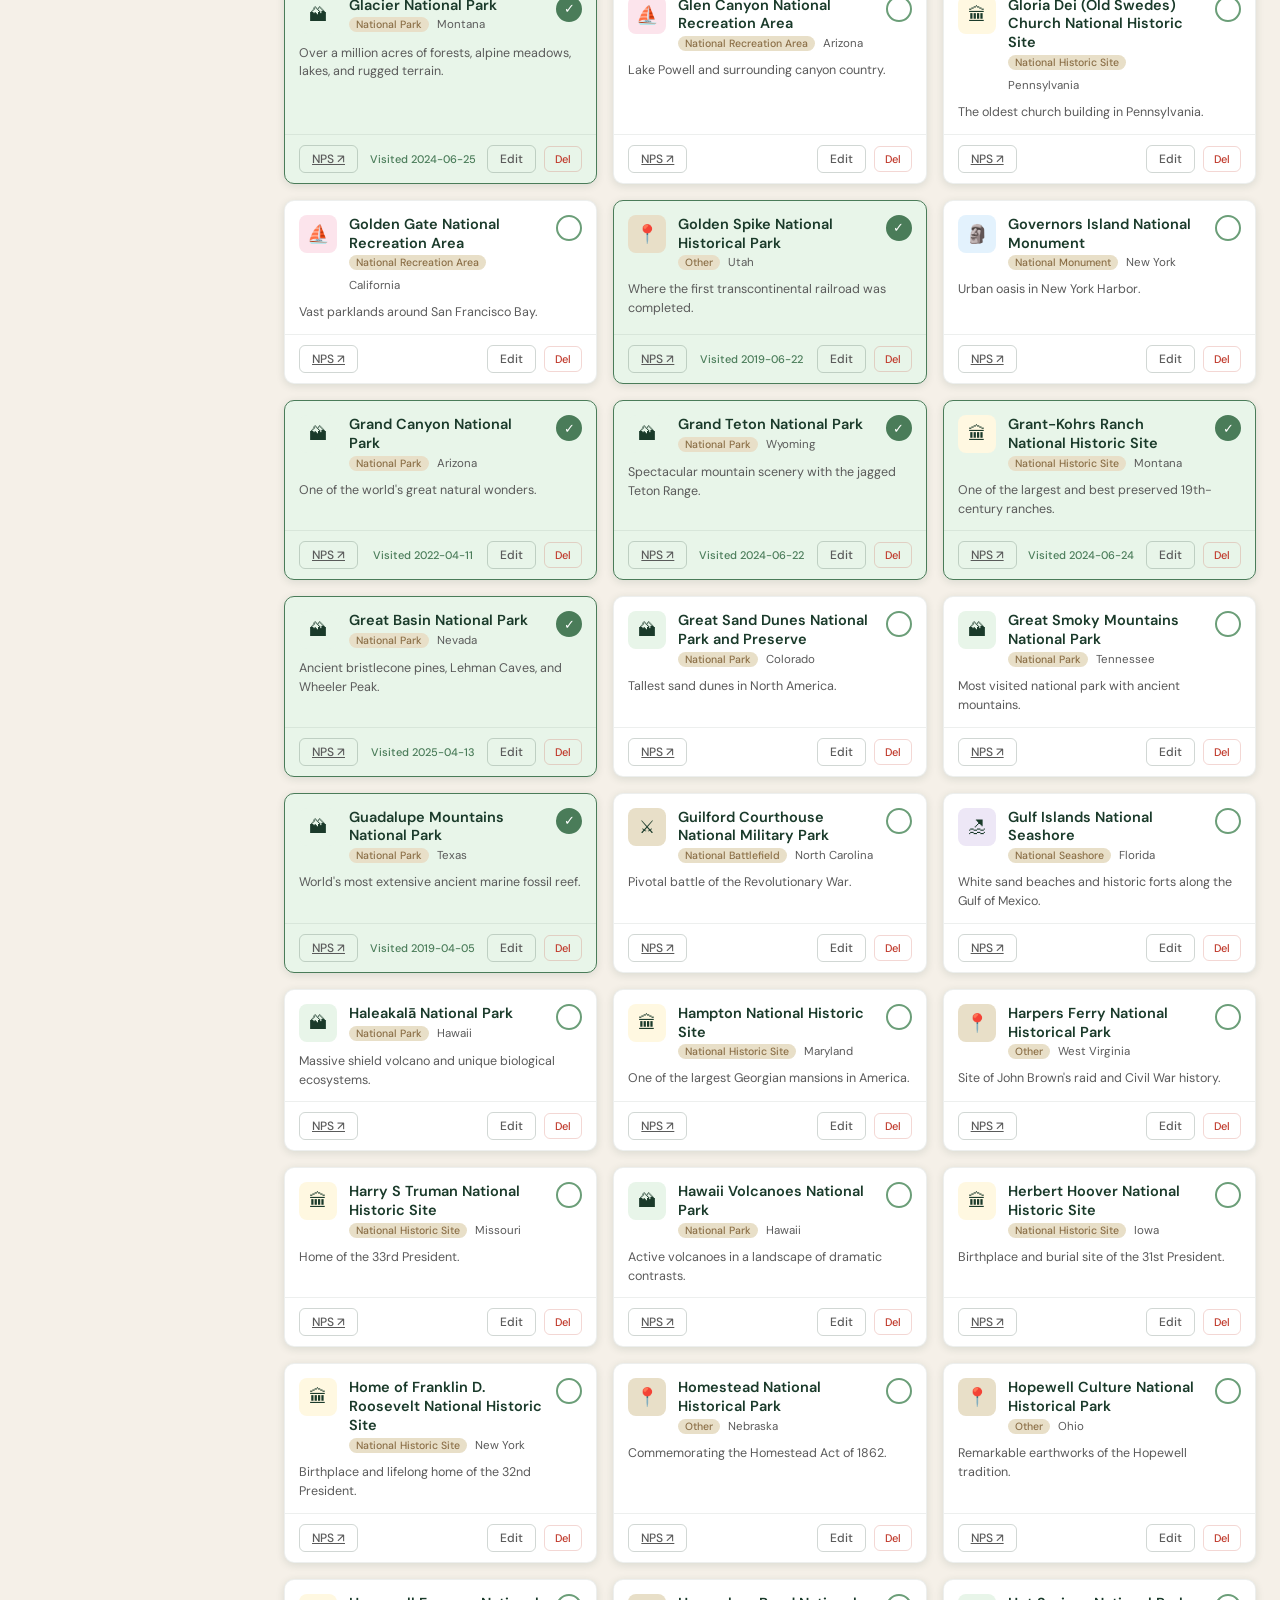
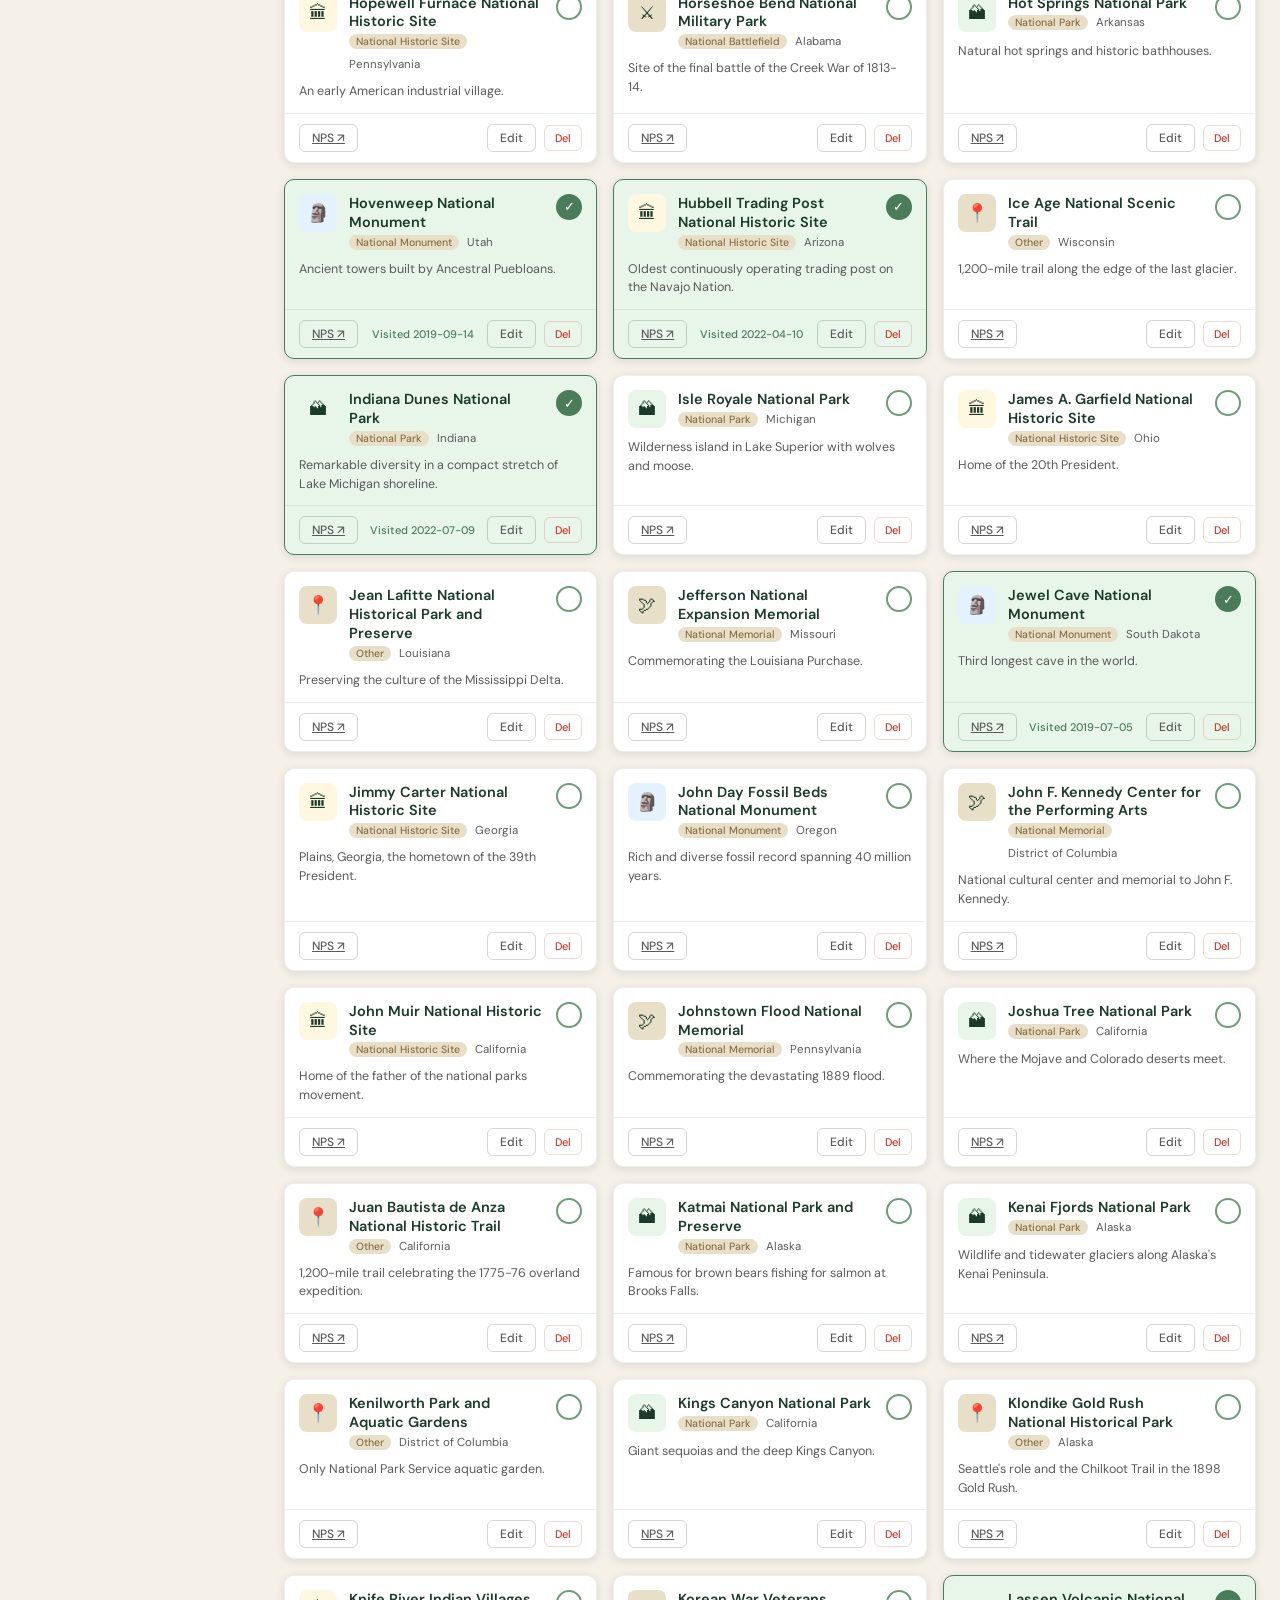
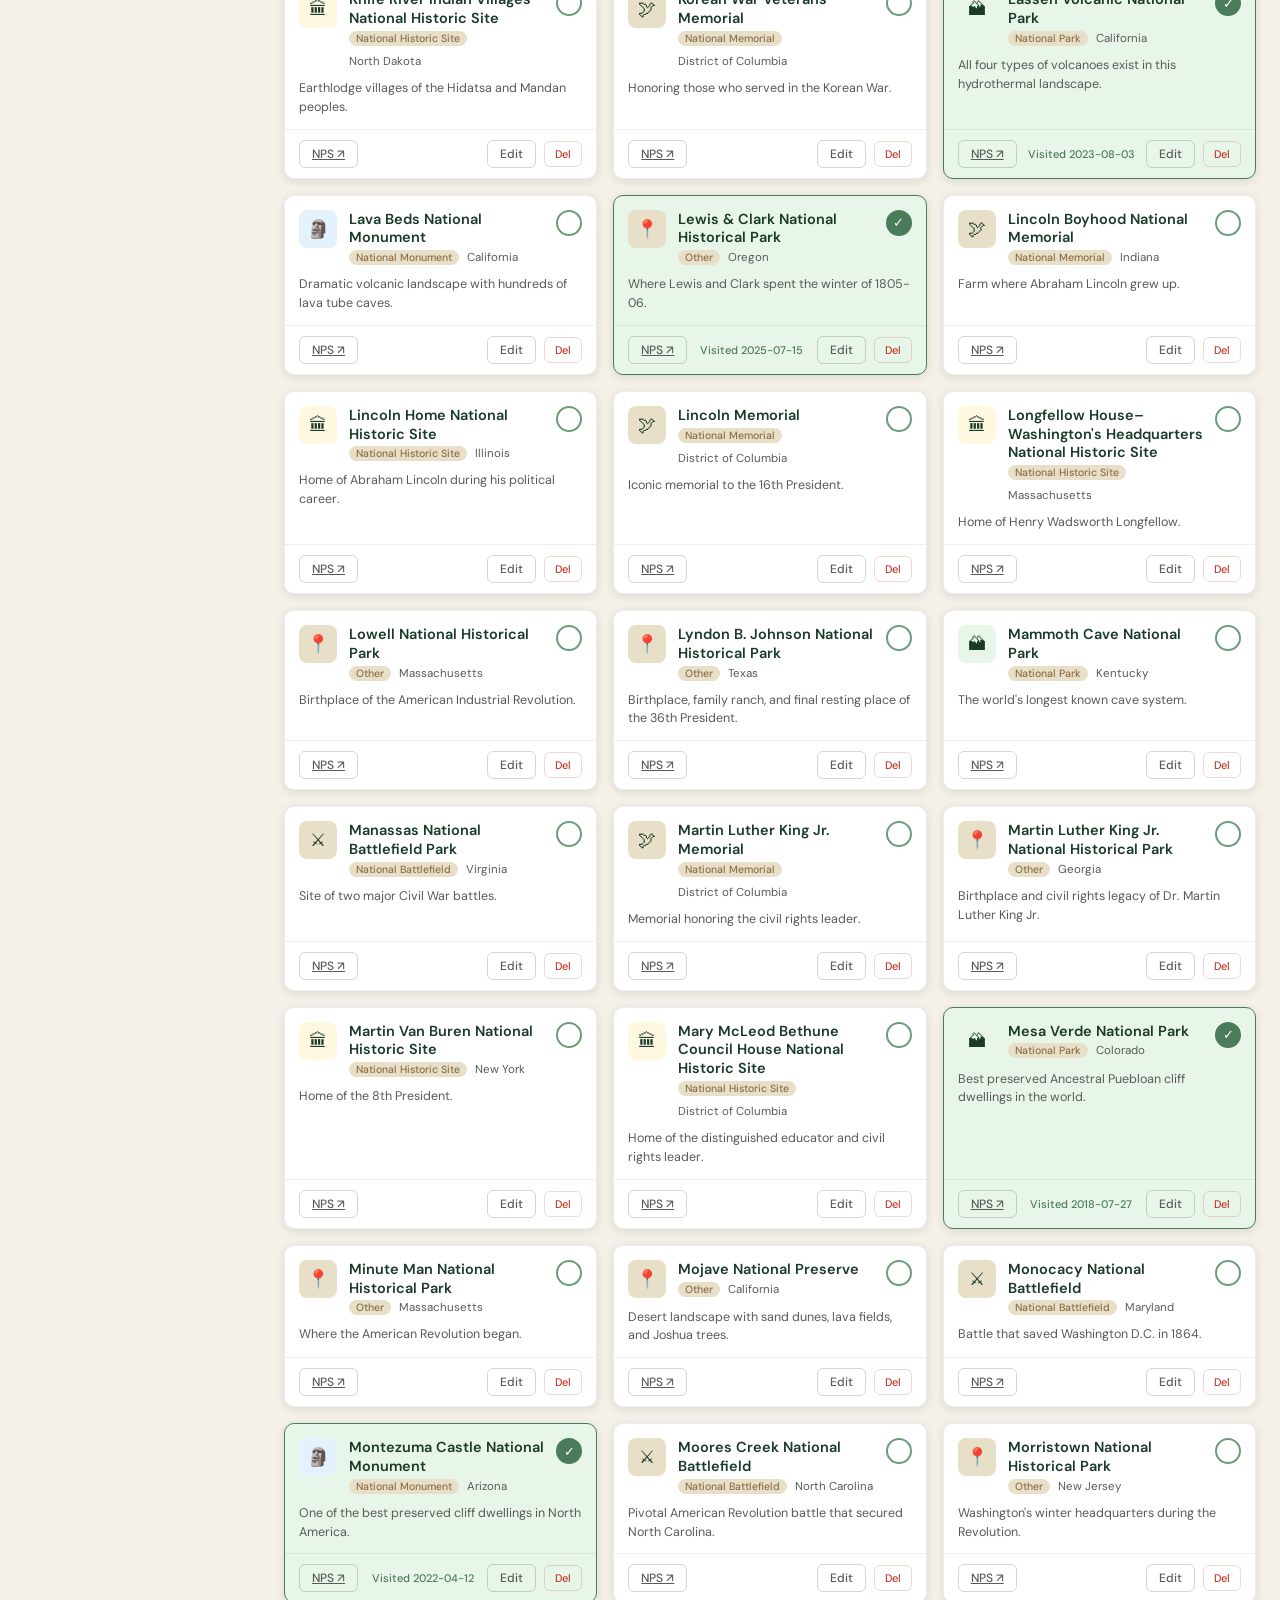
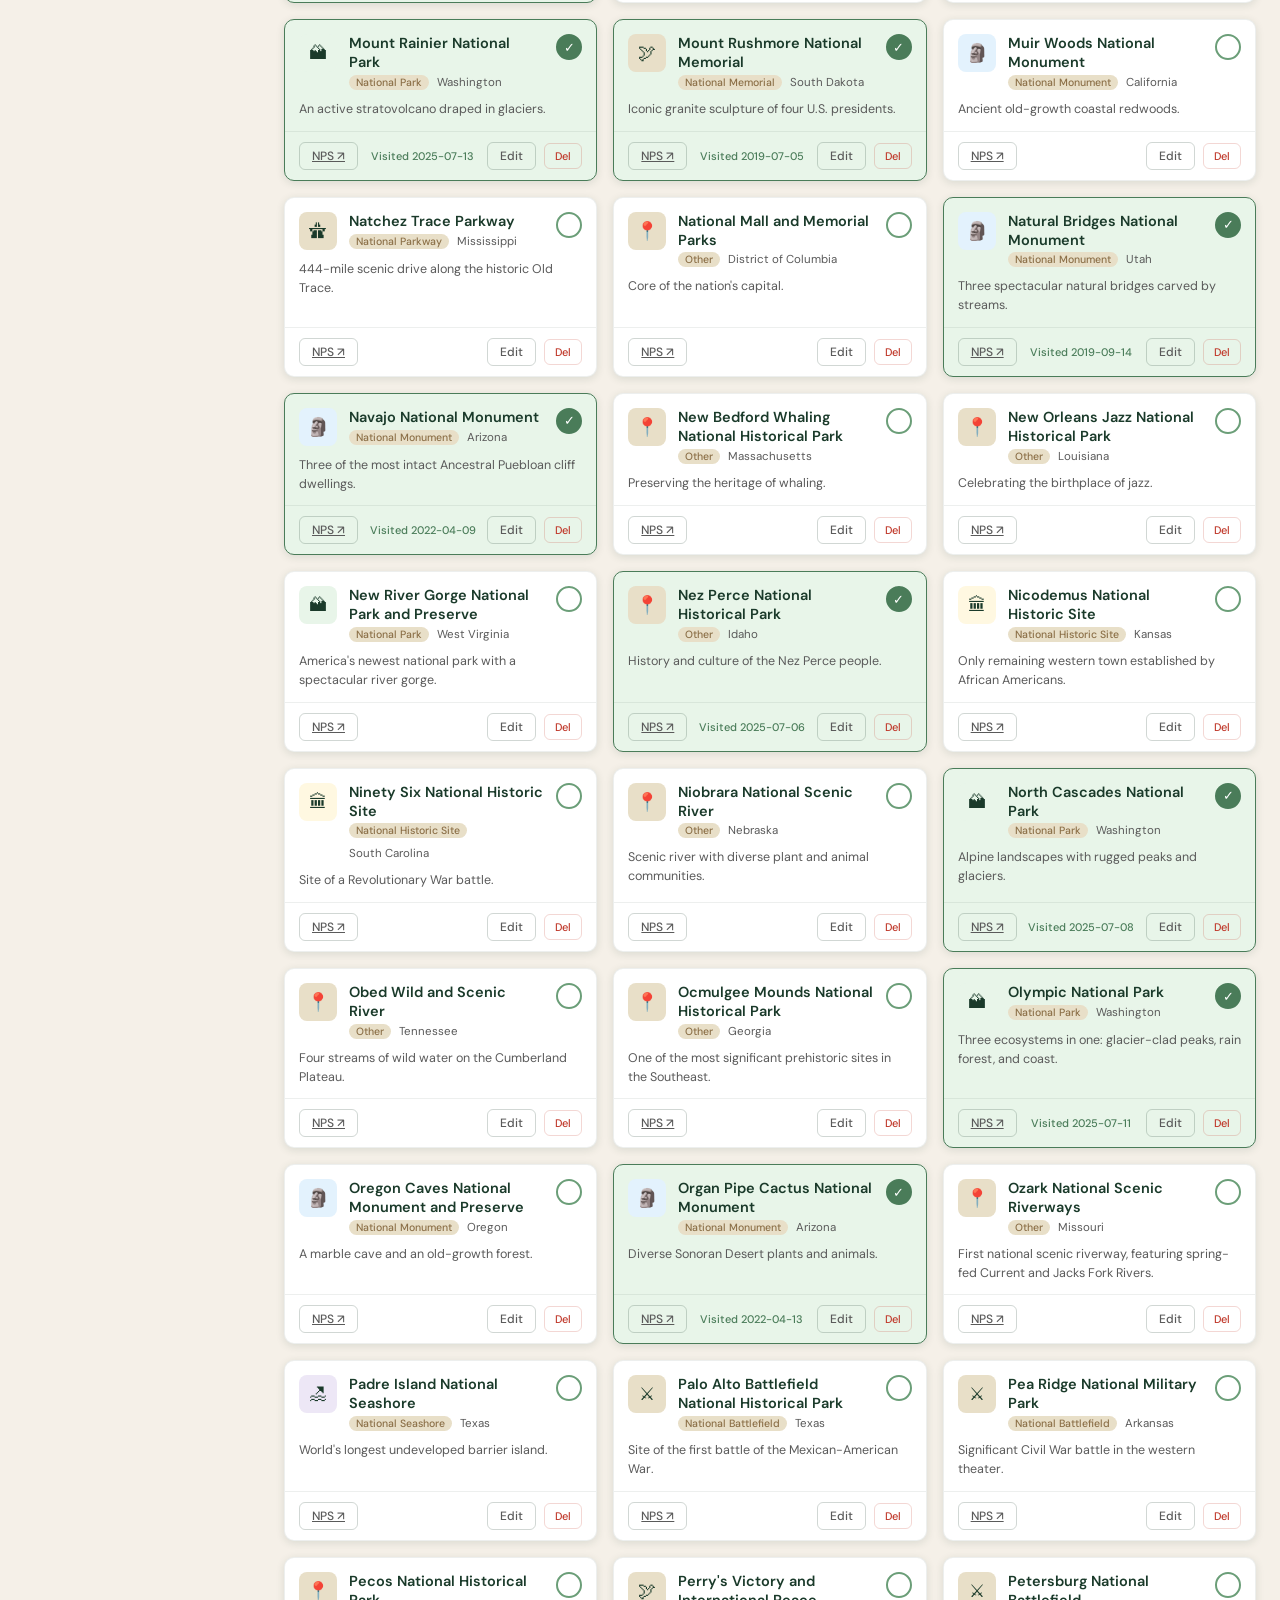
==== commit 3c34d690: "Update index.html" ====
--- a/index.html
+++ b/index.html
@@ -2134,7 +2134,7 @@
 // ║                                                                  ║
 // ║  Set to null to use the built-in SVG state outlines instead.     ║
 // ╚══════════════════════════════════════════════════════════════════╝
-const map-us.png = null; // ← PASTE YOUR MAP URL OR BASE64 HERE
+const MY_MAP_IMAGE_URL = './map-us.png'; // ← PASTE YOUR MAP URL OR BASE64 HERE
 
 function drawUSBackground(W, H) {
 
